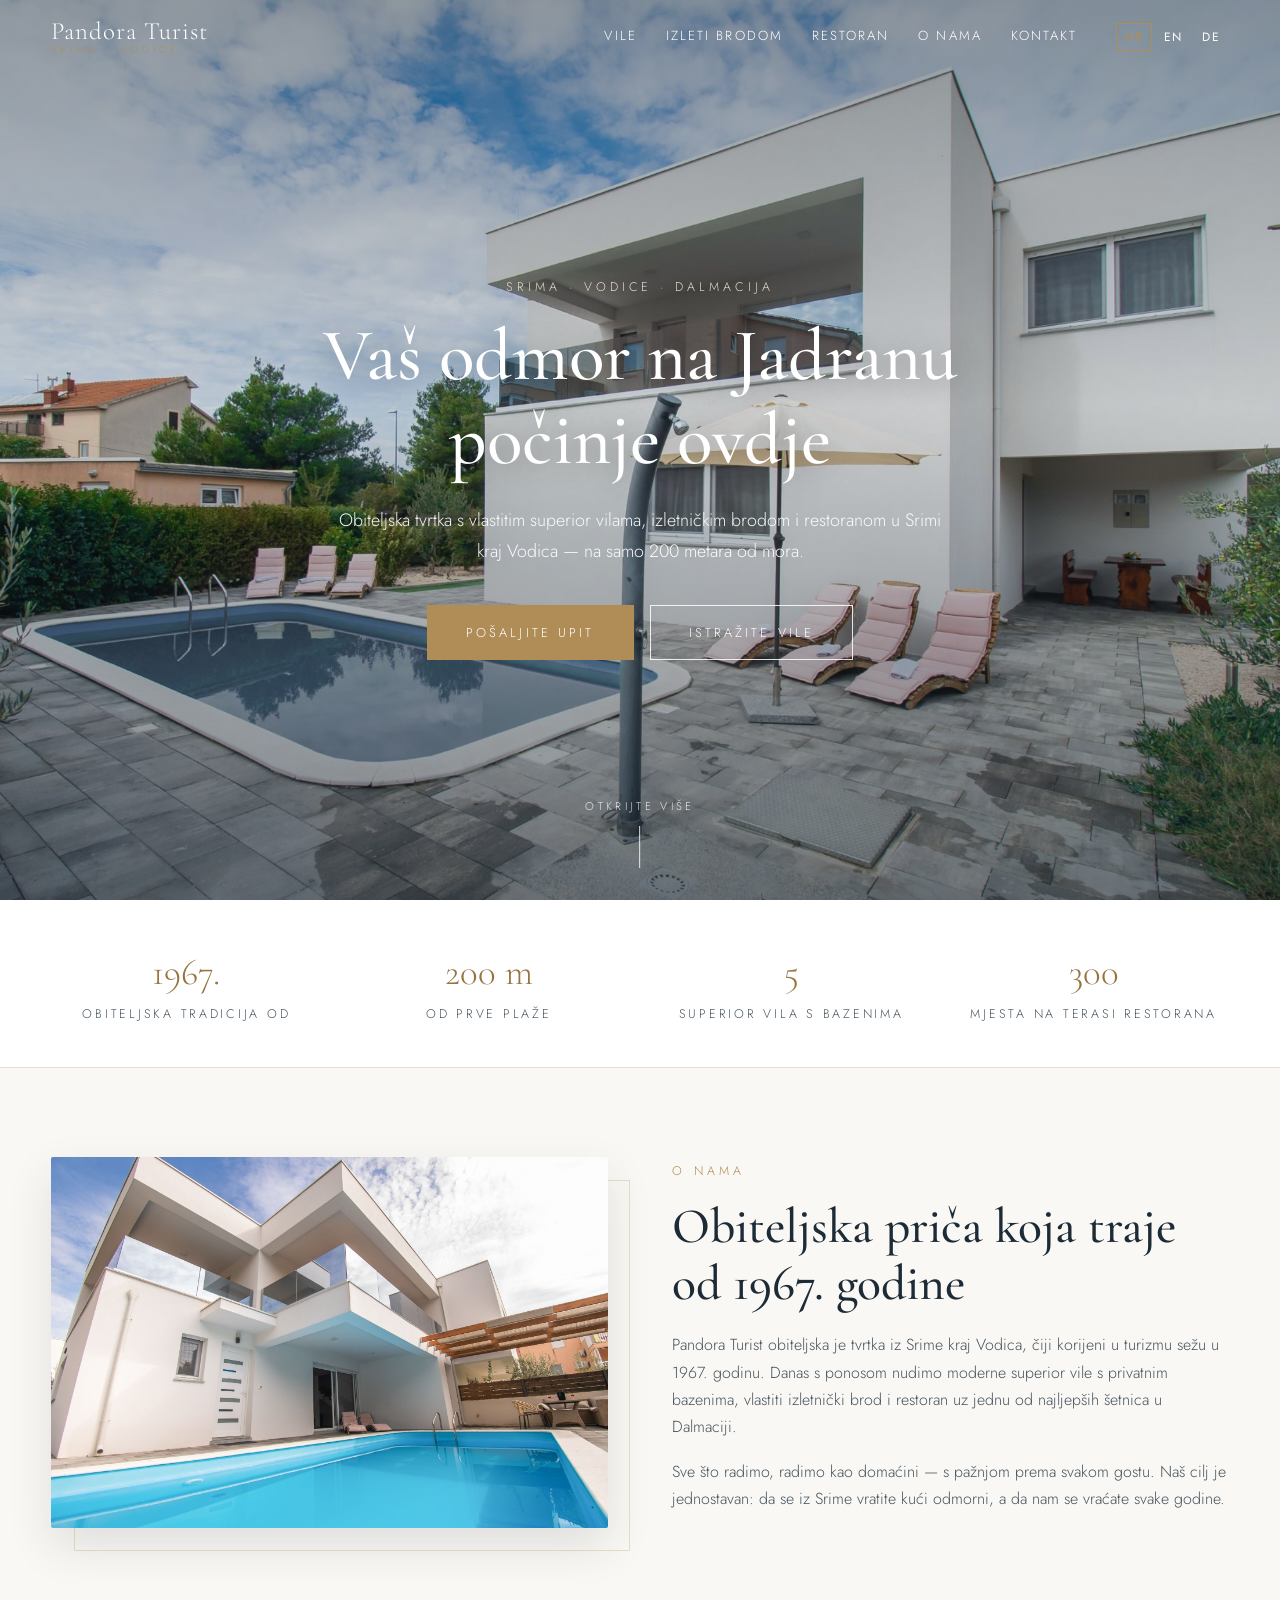
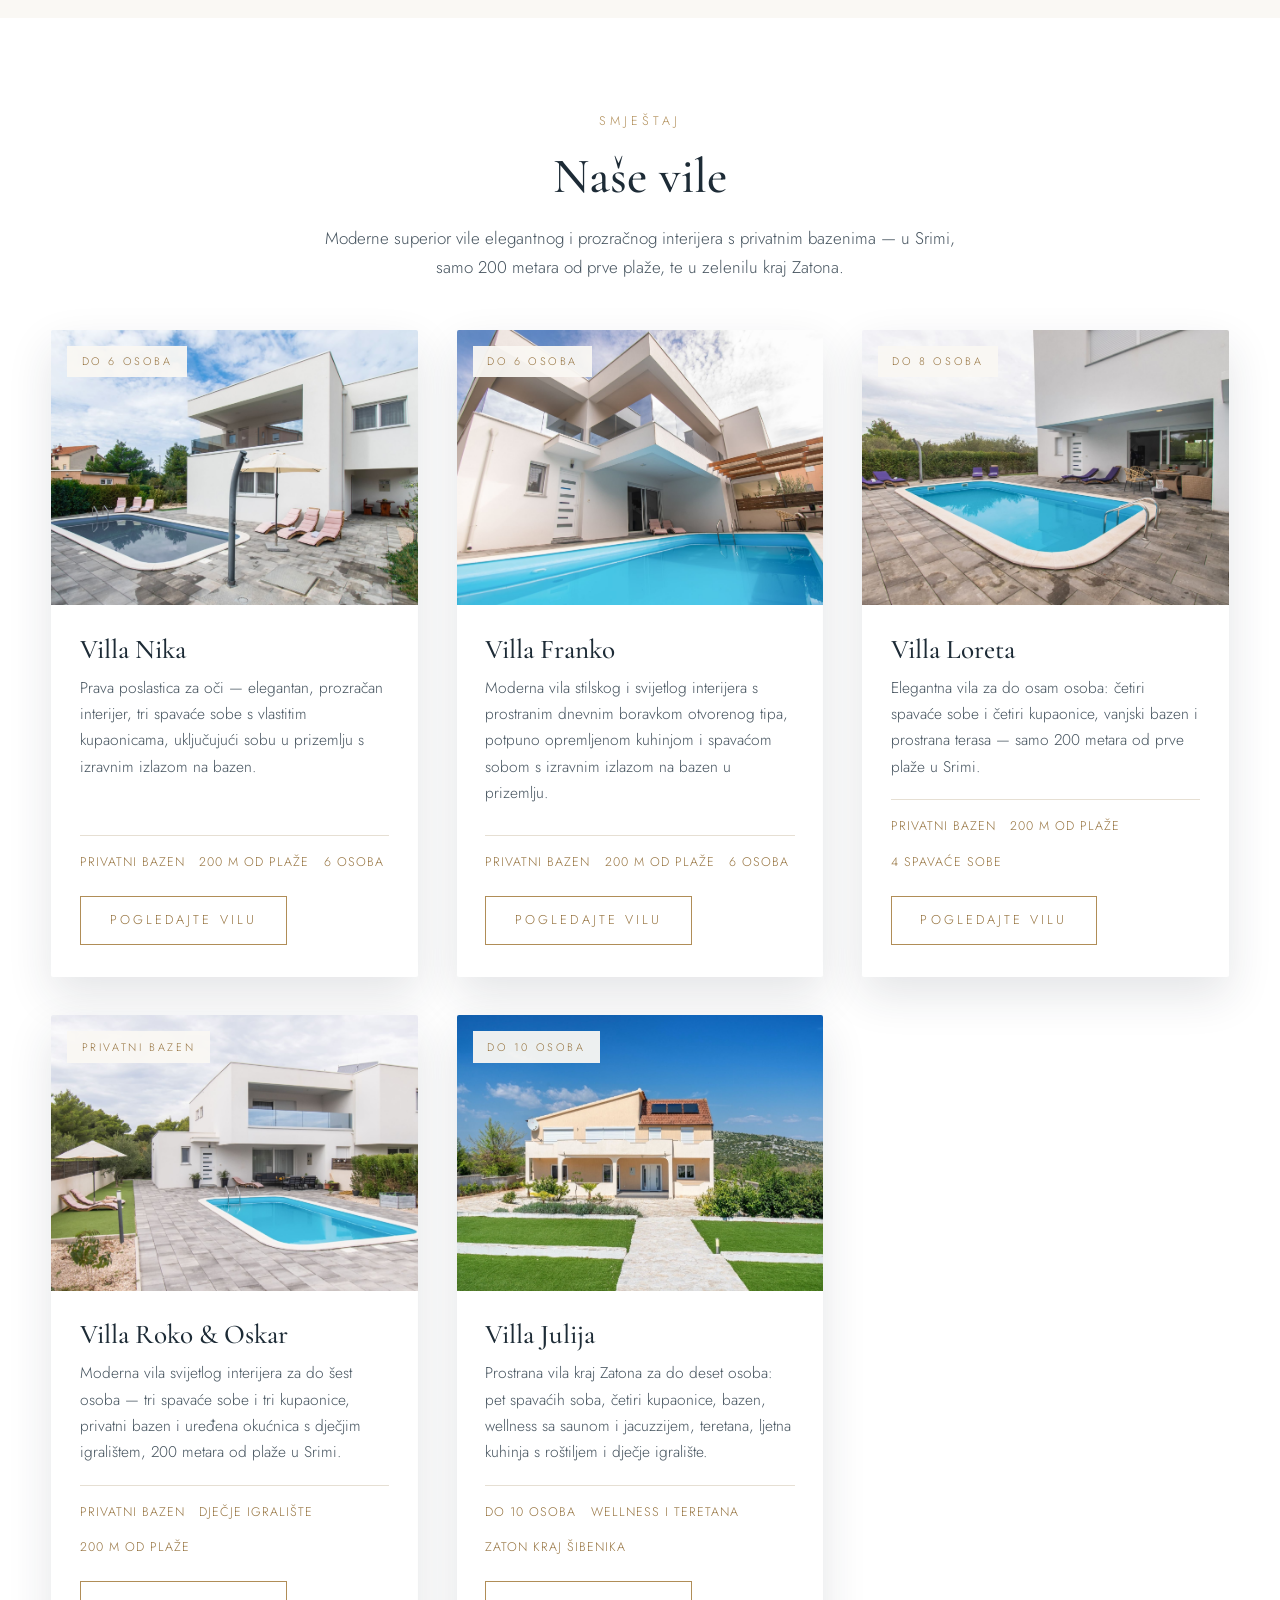
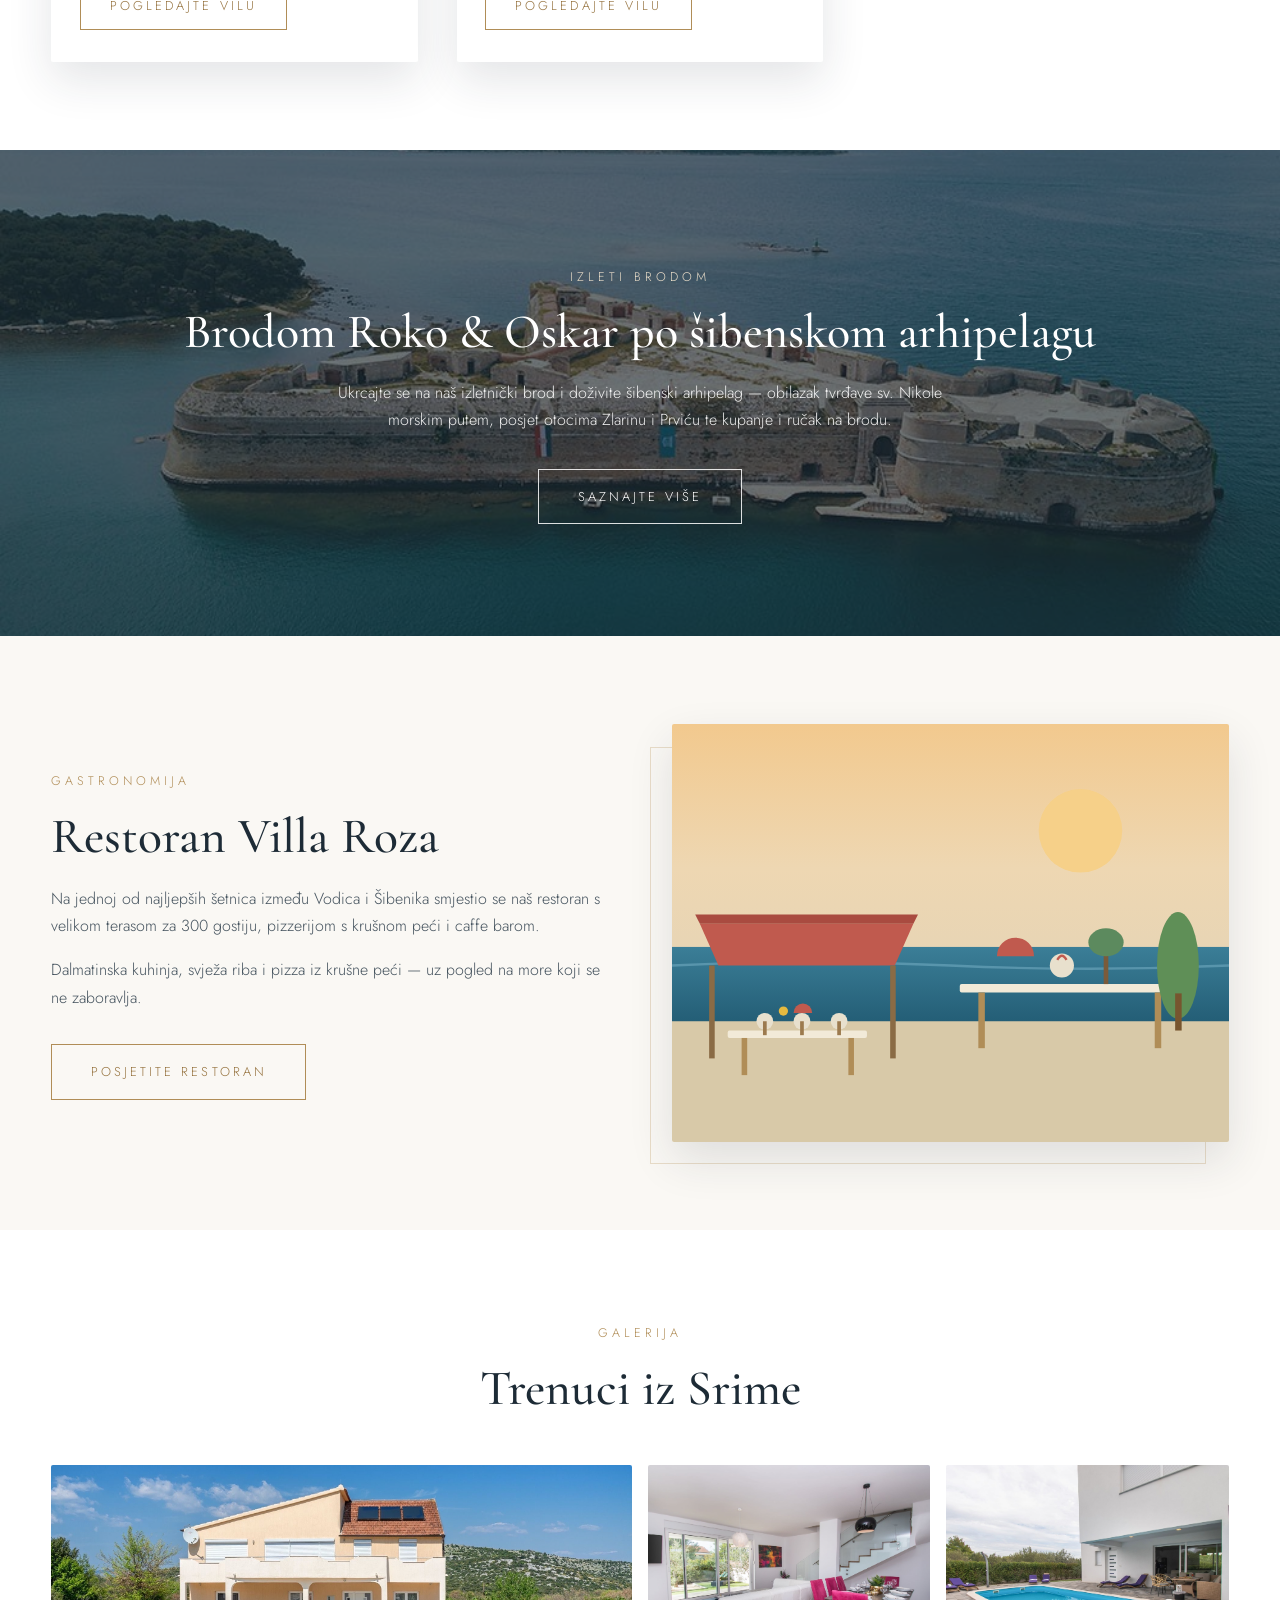
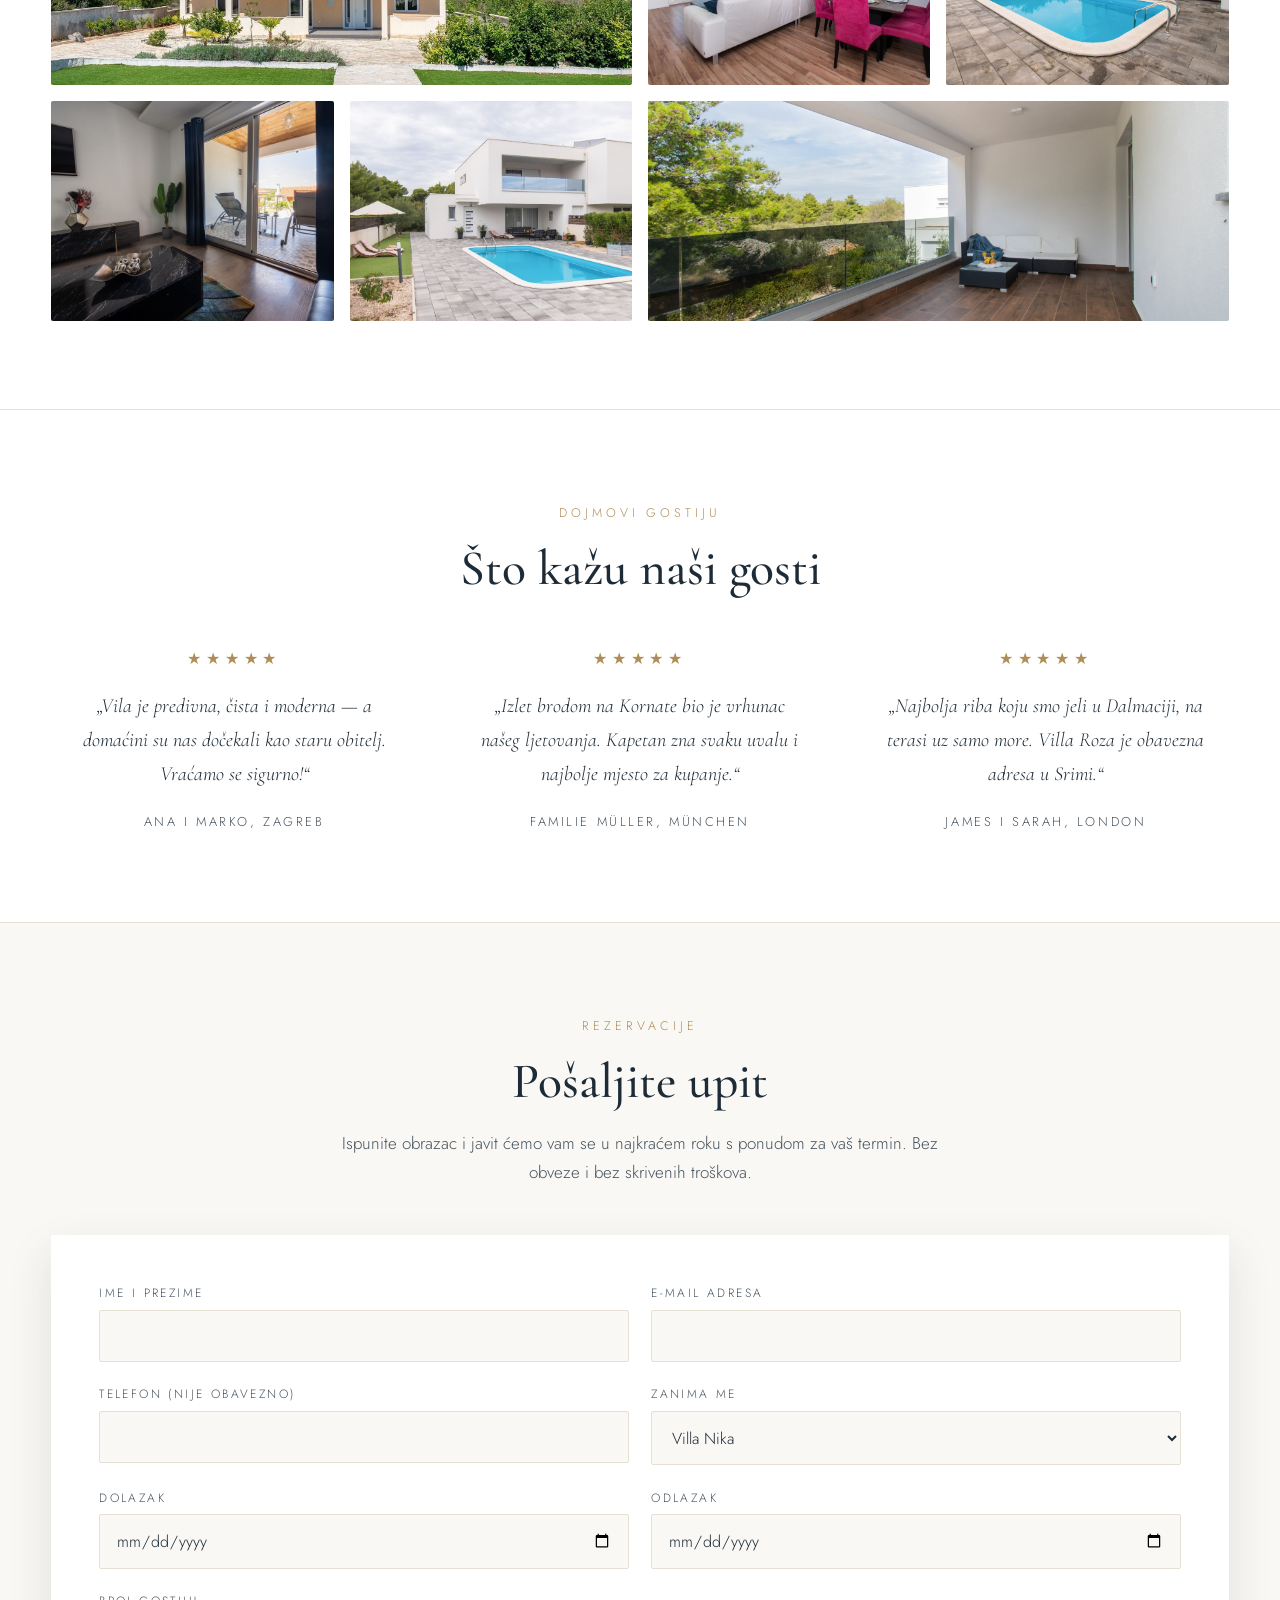
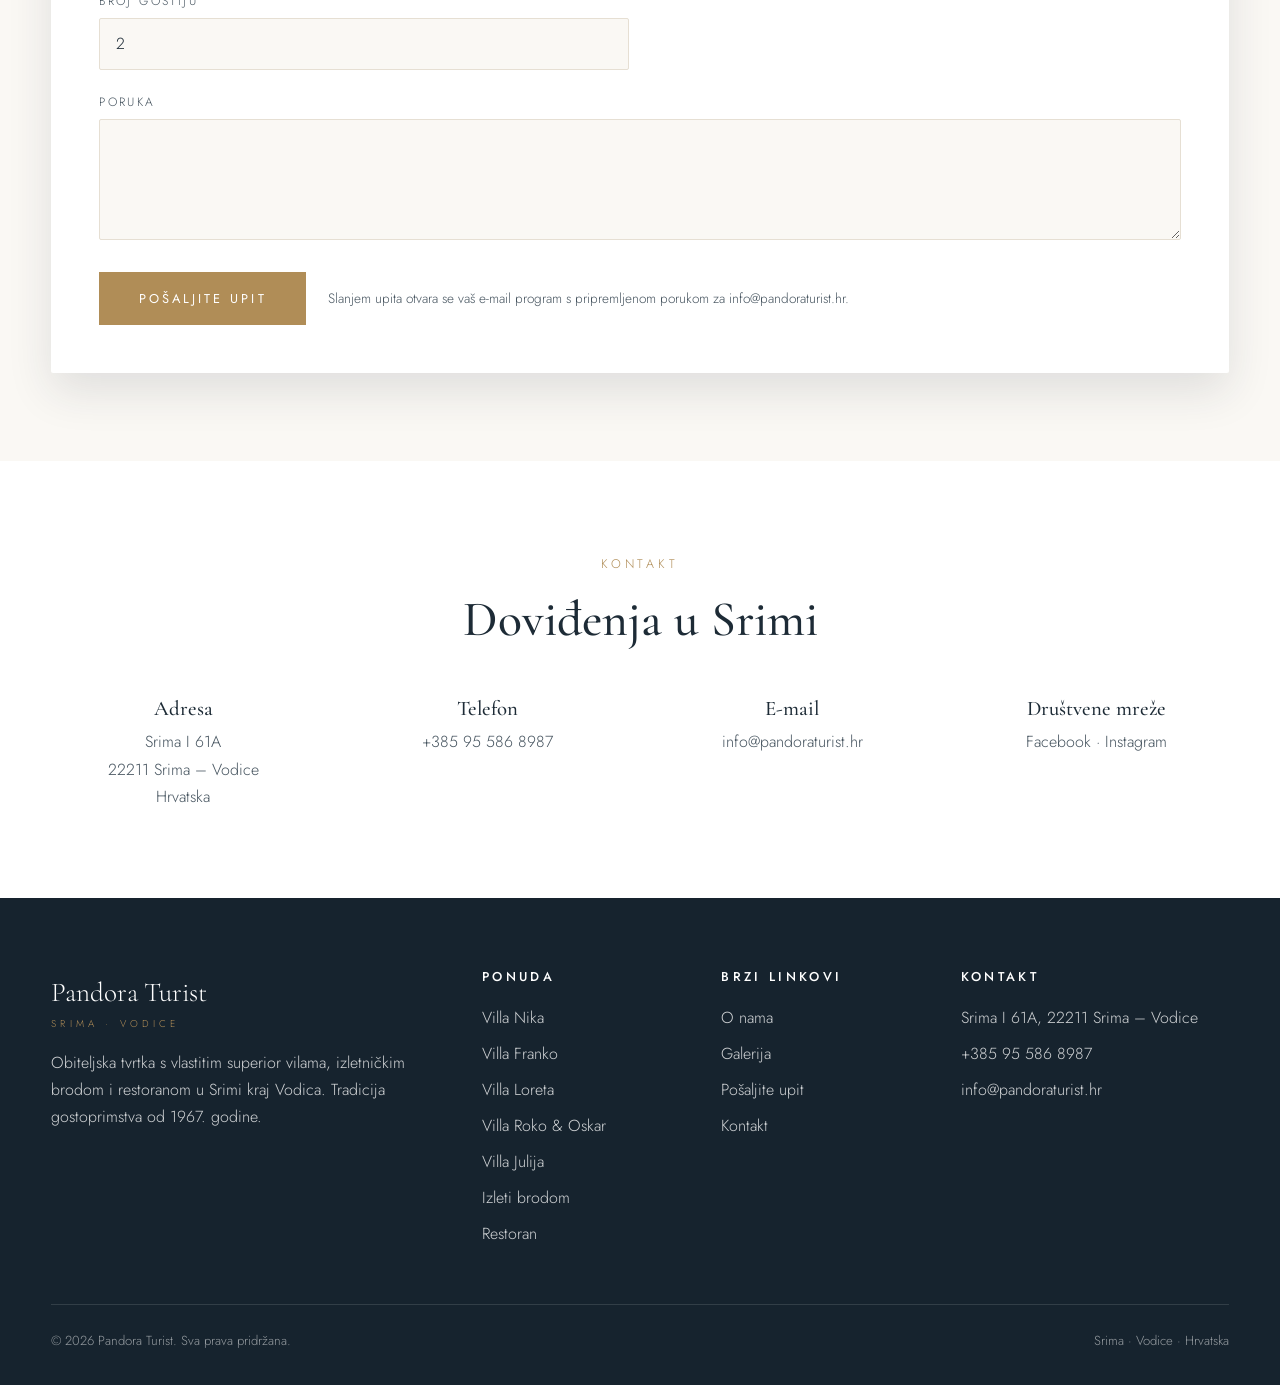
==== index.html @ 5841effd "Dodane fotografije u sekciju izleta brodom - Tvrđava sv. Nikole (hero i kartica), otok Zlarin, otok " ====
<!DOCTYPE html>
<html lang="hr">
<head>
  <meta charset="UTF-8">
  <meta name="viewport" content="width=device-width, initial-scale=1.0">
  <title>Pandora Turist — Vile, izleti brodom i restoran u Srimi kraj Vodica</title>
  <meta name="description" content="Obiteljska tvrtka Pandora Turist iz Srime kraj Vodica: superior vile s privatnim bazenima, izleti brodom Roko & Oskar po šibenskom arhipelagu i restoran Villa Roza.">
  <link rel="icon" href="data:image/svg+xml,%3Csvg xmlns='http://www.w3.org/2000/svg' viewBox='0 0 32 32'%3E%3Crect width='32' height='32' fill='%2316232e'/%3E%3Ctext x='16' y='23' font-family='Georgia' font-size='20' fill='%23b08d57' text-anchor='middle'%3EP%3C/text%3E%3C/svg%3E">
  <link rel="preconnect" href="https://fonts.googleapis.com">
  <link rel="preconnect" href="https://fonts.gstatic.com" crossorigin>
  <link href="https://fonts.googleapis.com/css2?family=Cormorant+Garamond:ital,wght@0,400;0,500;0,600;1,400&family=Jost:wght@300;400;500&display=swap" rel="stylesheet">
  <link rel="stylesheet" href="css/style.css">
</head>
<body>

  <header class="site-header">
    <div class="container header-inner">
      <a class="brand" href="index.html">
        <span class="brand-name">Pandora Turist</span>
        <span class="brand-sub">Srima · Vodice</span>
      </a>
      <nav class="main-nav" id="main-nav">
        <a href="index.html#vile" data-i18n="nav.villas">Vile</a>
        <a href="izleti-brodom.html" data-i18n="nav.boat">Izleti brodom</a>
        <a href="restoran-villa-roza.html" data-i18n="nav.restaurant">Restoran</a>
        <a href="index.html#o-nama" data-i18n="nav.about">O nama</a>
        <a href="index.html#kontakt" data-i18n="nav.contact">Kontakt</a>
        <div class="lang-switch">
          <button type="button" data-lang="hr">HR</button>
          <button type="button" data-lang="en">EN</button>
          <button type="button" data-lang="de">DE</button>
        </div>
      </nav>
      <button class="nav-toggle" aria-label="Izbornik">☰</button>
    </div>
  </header>

  <!-- Hero -->
  <section class="hero">
    <div class="hero-media">
      <img src="assets/img/nika/nika-01.jpg" alt="Villa s bazenom u Srimi kraj Vodica">
    </div>
    <div class="hero-content">
      <span class="eyebrow" data-i18n="hero.eyebrow">Srima · Vodice · Dalmacija</span>
      <h1 data-i18n="hero.title">Vaš odmor na Jadranu počinje ovdje</h1>
      <p data-i18n="hero.sub">Obiteljska tvrtka s vlastitim superior vilama, izletničkim brodom i restoranom u Srimi kraj Vodica — na samo 200 metara od mora.</p>
      <div class="hero-actions">
        <a class="btn btn-solid" href="#upit" data-i18n="hero.cta1">Pošaljite upit</a>
        <a class="btn btn-light" href="#vile" data-i18n="hero.cta2">Istražite vile</a>
      </div>
    </div>
    <span class="hero-scroll" data-i18n="hero.scroll">Otkrijte više</span>
  </section>

  <!-- Isticanja -->
  <div class="highlights">
    <div class="container highlights-grid">
      <div class="highlight">
        <div class="num" data-i18n="hl.1.num">1967.</div>
        <div class="label" data-i18n="hl.1.label">Obiteljska tradicija od</div>
      </div>
      <div class="highlight">
        <div class="num" data-i18n="hl.2.num">200 m</div>
        <div class="label" data-i18n="hl.2.label">Od prve plaže</div>
      </div>
      <div class="highlight">
        <div class="num" data-i18n="hl.3.num">5</div>
        <div class="label" data-i18n="hl.3.label">Superior vila s bazenima</div>
      </div>
      <div class="highlight">
        <div class="num" data-i18n="hl.4.num">300</div>
        <div class="label" data-i18n="hl.4.label">Mjesta na terasi restorana</div>
      </div>
    </div>
  </div>

  <!-- O nama -->
  <section id="o-nama">
    <div class="container split reveal">
      <div class="media">
        <div class="frame"><img src="assets/img/franko/franko-01.jpg" alt="Villa Franko s bazenom u Srimi"></div>
      </div>
      <div class="text">
        <span class="eyebrow" data-i18n="about.eyebrow">O nama</span>
        <h2 class="section-title" data-i18n="about.title">Obiteljska priča koja traje od 1967. godine</h2>
        <p data-i18n="about.p1">Pandora Turist obiteljska je tvrtka iz Srime kraj Vodica, čiji korijeni u turizmu sežu u 1967. godinu. Danas s ponosom nudimo moderne superior vile s privatnim bazenima, vlastiti izletnički brod i restoran uz jednu od najljepših šetnica u Dalmaciji.</p>
        <p data-i18n="about.p2">Sve što radimo, radimo kao domaćini — s pažnjom prema svakom gostu. Naš cilj je jednostavan: da se iz Srime vratite kući odmorni, a da nam se vraćate svake godine.</p>
      </div>
    </div>
  </section>

  <!-- Vile -->
  <section id="vile" style="background:#fff;">
    <div class="container">
      <div class="center reveal">
        <span class="eyebrow" data-i18n="villas.eyebrow">Smještaj</span>
        <h2 class="section-title" data-i18n="villas.title">Naše vile</h2>
        <p class="section-lead" data-i18n="villas.lead">Moderne superior vile elegantnog i prozračnog interijera s privatnim bazenima — u Srimi, samo 200 metara od prve plaže, te u zelenilu kraj Zatona.</p>
      </div>
      <div class="cards">
        <article class="card reveal">
          <div class="card-media">
            <img src="assets/img/nika/nika-01.jpg" alt="Villa Nika s privatnim bazenom" loading="lazy">
            <span class="card-tag" data-i18n="villa.tag">Do 6 osoba</span>
          </div>
          <div class="card-body">
            <h3>Villa Nika</h3>
            <p data-i18n="nika.desc">Prava poslastica za oči — elegantan, prozračan interijer, tri spavaće sobe s vlastitim kupaonicama, uključujući sobu u prizemlju s izravnim izlazom na bazen.</p>
            <div class="card-meta">
              <span data-i18n="villa.meta1">Privatni bazen</span>
              <span data-i18n="villa.meta2">200 m od plaže</span>
              <span data-i18n="villa.meta3">6 osoba</span>
            </div>
            <a class="btn" href="villa-nika.html" data-i18n="villa.btn">Pogledajte vilu</a>
          </div>
        </article>
        <article class="card reveal">
          <div class="card-media">
            <img src="assets/img/franko/franko-01.jpg" alt="Villa Franko s privatnim bazenom" loading="lazy">
            <span class="card-tag" data-i18n="villa.tag">Do 6 osoba</span>
          </div>
          <div class="card-body">
            <h3>Villa Franko</h3>
            <p data-i18n="franko.desc">Moderna vila stilskog i svijetlog interijera s prostranim dnevnim boravkom otvorenog tipa, potpuno opremljenom kuhinjom i spavaćom sobom s izravnim izlazom na bazen u prizemlju.</p>
            <div class="card-meta">
              <span data-i18n="villa.meta1">Privatni bazen</span>
              <span data-i18n="villa.meta2">200 m od plaže</span>
              <span data-i18n="villa.meta3">6 osoba</span>
            </div>
            <a class="btn" href="villa-franko.html" data-i18n="villa.btn">Pogledajte vilu</a>
          </div>
        </article>
        <article class="card reveal">
          <div class="card-media">
            <img src="assets/img/loreta/loreta-01.jpg" alt="Villa Loreta s bazenom" loading="lazy">
            <span class="card-tag" data-i18n="villa.tag8">Do 8 osoba</span>
          </div>
          <div class="card-body">
            <h3>Villa Loreta</h3>
            <p data-i18n="loreta.desc">Elegantna vila za do osam osoba: četiri spavaće sobe i četiri kupaonice, vanjski bazen i prostrana terasa — samo 200 metara od prve plaže u Srimi.</p>
            <div class="card-meta">
              <span data-i18n="villa.meta1">Privatni bazen</span>
              <span data-i18n="villa.meta2">200 m od plaže</span>
              <span data-i18n="meta.4bed">4 spavaće sobe</span>
            </div>
            <a class="btn" href="villa-loreta.html" data-i18n="villa.btn">Pogledajte vilu</a>
          </div>
        </article>
        <article class="card reveal">
          <div class="card-media">
            <img src="assets/img/roko-i-oscar/roko-i-oscar-01.jpg" alt="Villa Roko i Oskar s bazenom" loading="lazy">
            <span class="card-tag" data-i18n="villa.meta1">Privatni bazen</span>
          </div>
          <div class="card-body">
            <h3>Villa Roko &amp; Oskar</h3>
            <p data-i18n="roko.desc">Moderna vila svijetlog interijera za do šest osoba — tri spavaće sobe i tri kupaonice, privatni bazen i uređena okućnica s dječjim igralištem, 200 metara od plaže u Srimi.</p>
            <div class="card-meta">
              <span data-i18n="villa.meta1">Privatni bazen</span>
              <span data-i18n="meta.playground">Dječje igralište</span>
              <span data-i18n="villa.meta2">200 m od plaže</span>
            </div>
            <a class="btn" href="villa-roko-i-oscar.html" data-i18n="villa.btn">Pogledajte vilu</a>
          </div>
        </article>
        <article class="card reveal">
          <div class="card-media">
            <img src="assets/img/julija/julija-01.jpg" alt="Villa Julija kraj Zatona" loading="lazy">
            <span class="card-tag" data-i18n="villa.tag10">Do 10 osoba</span>
          </div>
          <div class="card-body">
            <h3>Villa Julija</h3>
            <p data-i18n="julija.desc">Prostrana vila kraj Zatona za do deset osoba: pet spavaćih soba, četiri kupaonice, bazen, wellness sa saunom i jacuzzijem, teretana, ljetna kuhinja s roštiljem i dječje igralište.</p>
            <div class="card-meta">
              <span data-i18n="meta.10">Do 10 osoba</span>
              <span data-i18n="meta.wellness">Wellness i teretana</span>
              <span data-i18n="meta.zaton">Zaton kraj Šibenika</span>
            </div>
            <a class="btn" href="villa-julija.html" data-i18n="villa.btn">Pogledajte vilu</a>
          </div>
        </article>
      </div>
    </div>
  </section>

  <!-- Izleti brodom -->
  <section class="dark-band" id="brod">
    <div class="band-media">
      <img src="assets/img/izleti/tvrdava-sv-nikole.jpg" alt="Tvrđava sv. Nikole — izleti brodom Roko i Oskar" loading="lazy">
    </div>
    <div class="container reveal">
      <span class="eyebrow" data-i18n="boat.eyebrow">Izleti brodom</span>
      <h2 data-i18n="boat.title">Brodom Roko &amp; Oskar po šibenskom arhipelagu</h2>
      <p data-i18n="boat.text">Ukrcajte se na naš izletnički brod i doživite šibenski arhipelag — obilazak tvrđave sv. Nikole morskim putem, posjet otocima Zlarinu i Prviću te kupanje i ručak na brodu.</p>
      <a class="btn btn-light" href="izleti-brodom.html" data-i18n="boat.btn">Saznajte više</a>
    </div>
  </section>

  <!-- Restoran -->
  <section id="restoran">
    <div class="container split reverse reveal">
      <div class="media">
        <div class="frame"><img src="assets/img/restaurant.svg" alt="Terasa restorana Villa Roza"></div>
      </div>
      <div class="text">
        <span class="eyebrow" data-i18n="rest.eyebrow">Gastronomija</span>
        <h2 class="section-title" data-i18n="rest.title">Restoran Villa Roza</h2>
        <p data-i18n="rest.p1">Na jednoj od najljepših šetnica između Vodica i Šibenika smjestio se naš restoran s velikom terasom za 300 gostiju, pizzerijom s krušnom peći i caffe barom.</p>
        <p data-i18n="rest.p2">Dalmatinska kuhinja, svježa riba i pizza iz krušne peći — uz pogled na more koji se ne zaboravlja.</p>
        <a class="btn" href="restoran-villa-roza.html" data-i18n="rest.btn">Posjetite restoran</a>
      </div>
    </div>
  </section>

  <!-- Galerija -->
  <section id="galerija" style="background:#fff;">
    <div class="container">
      <div class="center reveal">
        <span class="eyebrow" data-i18n="gal.eyebrow">Galerija</span>
        <h2 class="section-title" data-i18n="gal.title">Trenuci iz Srime</h2>
      </div>
      <div class="gallery-grid reveal">
        <div class="g-item g-wide"><img src="assets/img/julija/julija-01.jpg" alt="Villa Julija" loading="lazy"></div>
        <div class="g-item"><img src="assets/img/nika/nika-02.jpg" alt="Interijer Ville Nike" loading="lazy"></div>
        <div class="g-item"><img src="assets/img/loreta/loreta-01.jpg" alt="Villa Loreta" loading="lazy"></div>
        <div class="g-item"><img src="assets/img/julija/julija-02.jpg" alt="Dnevni boravak Ville Julije" loading="lazy"></div>
        <div class="g-item"><img src="assets/img/roko-i-oscar/roko-i-oscar-01.jpg" alt="Villa Roko i Oskar" loading="lazy"></div>
        <div class="g-item g-wide"><img src="assets/img/franko/franko-02.jpg" alt="Terasa Ville Franko" loading="lazy"></div>
      </div>
    </div>
  </section>

  <!-- Dojmovi -->
  <section class="quotes">
    <div class="container">
      <div class="center reveal">
        <span class="eyebrow" data-i18n="quotes.eyebrow">Dojmovi gostiju</span>
        <h2 class="section-title" data-i18n="quotes.title">Što kažu naši gosti</h2>
      </div>
      <div class="quotes-grid reveal">
        <div class="quote">
          <div class="stars">★★★★★</div>
          <p data-i18n="q1.text">„Vila je predivna, čista i moderna — a domaćini su nas dočekali kao staru obitelj. Vraćamo se sigurno!“</p>
          <cite data-i18n="q1.cite">Ana i Marko, Zagreb</cite>
        </div>
        <div class="quote">
          <div class="stars">★★★★★</div>
          <p data-i18n="q2.text">„Izlet brodom na Kornate bio je vrhunac našeg ljetovanja. Kapetan zna svaku uvalu i najbolje mjesto za kupanje.“</p>
          <cite data-i18n="q2.cite">Familie Müller, München</cite>
        </div>
        <div class="quote">
          <div class="stars">★★★★★</div>
          <p data-i18n="q3.text">„Najbolja riba koju smo jeli u Dalmaciji, na terasi uz samo more. Villa Roza je obavezna adresa u Srimi.“</p>
          <cite data-i18n="q3.cite">James i Sarah, London</cite>
        </div>
      </div>
    </div>
  </section>

  <!-- Upit -->
  <section class="booking" id="upit">
    <div class="container">
      <div class="center reveal">
        <span class="eyebrow" data-i18n="book.eyebrow">Rezervacije</span>
        <h2 class="section-title" data-i18n="book.title">Pošaljite upit</h2>
        <p class="section-lead" data-i18n="book.lead">Ispunite obrazac i javit ćemo vam se u najkraćem roku s ponudom za vaš termin. Bez obveze i bez skrivenih troškova.</p>
      </div>
      <form class="booking-box reveal" id="inquiry-form">
        <div class="form-grid">
          <div class="form-field">
            <label for="f-name" data-i18n="f.name">Ime i prezime</label>
            <input id="f-name" name="name" type="text" required>
          </div>
          <div class="form-field">
            <label for="f-email" data-i18n="f.email">E-mail adresa</label>
            <input id="f-email" name="email" type="email" required>
          </div>
          <div class="form-field">
            <label for="f-phone" data-i18n="f.phone">Telefon (nije obavezno)</label>
            <input id="f-phone" name="phone" type="tel">
          </div>
          <div class="form-field">
            <label for="f-interest" data-i18n="f.interest">Zanima me</label>
            <select id="f-interest" name="interest">
              <option value="Villa Nika" data-i18n="f.opt.nika">Villa Nika</option>
              <option value="Villa Franko" data-i18n="f.opt.franko">Villa Franko</option>
              <option value="Villa Loreta">Villa Loreta</option>
              <option value="Villa Roko i Oskar">Villa Roko &amp; Oskar</option>
              <option value="Villa Julija">Villa Julija</option>
              <option value="Izlet brodom" data-i18n="f.opt.boat">Izlet brodom</option>
              <option value="Restoran Villa Roza" data-i18n="f.opt.rest">Restoran Villa Roza</option>
            </select>
          </div>
          <div class="form-field">
            <label for="f-arrival" data-i18n="f.arrival">Dolazak</label>
            <input id="f-arrival" name="arrival" type="date">
          </div>
          <div class="form-field">
            <label for="f-departure" data-i18n="f.departure">Odlazak</label>
            <input id="f-departure" name="departure" type="date">
          </div>
          <div class="form-field">
            <label for="f-guests" data-i18n="f.guests">Broj gostiju</label>
            <input id="f-guests" name="guests" type="number" min="1" max="12" value="2">
          </div>
          <div class="form-field full">
            <label for="f-message" data-i18n="f.message">Poruka</label>
            <textarea id="f-message" name="message" rows="4"></textarea>
          </div>
          <div class="form-actions">
            <button type="submit" class="btn btn-solid" data-i18n="f.submit">Pošaljite upit</button>
            <span class="form-note" data-i18n="f.note">Slanjem upita otvara se vaš e-mail program s pripremljenom porukom za info@pandoraturist.hr.</span>
          </div>
        </div>
      </form>
    </div>
  </section>

  <!-- Kontakt -->
  <section id="kontakt" style="background:#fff;">
    <div class="container">
      <div class="center reveal">
        <span class="eyebrow" data-i18n="contact.eyebrow">Kontakt</span>
        <h2 class="section-title" data-i18n="contact.title">Doviđenja u Srimi</h2>
      </div>
      <div class="contact-grid reveal">
        <div class="contact-item center">
          <h3 data-i18n="c.addr.title">Adresa</h3>
          <p>Srima I 61A<br>22211 Srima – Vodice<br>Hrvatska</p>
        </div>
        <div class="contact-item center">
          <h3 data-i18n="c.phone.title">Telefon</h3>
          <p><a href="tel:+385955868987">+385 95 586 8987</a></p>
        </div>
        <div class="contact-item center">
          <h3 data-i18n="c.email.title">E-mail</h3>
          <p><a href="mailto:info@pandoraturist.hr">info@pandoraturist.hr</a></p>
        </div>
        <div class="contact-item center">
          <h3 data-i18n="c.social.title">Društvene mreže</h3>
          <p><a href="https://www.facebook.com" rel="noopener">Facebook</a> · <a href="https://www.instagram.com" rel="noopener">Instagram</a></p>
        </div>
      </div>
    </div>
  </section>

  <footer class="site-footer">
    <div class="container">
      <div class="footer-grid">
        <div>
          <span class="brand-name">Pandora Turist</span>
          <span class="brand-sub">Srima · Vodice</span>
          <p data-i18n="footer.blurb">Obiteljska tvrtka s vlastitim superior vilama, izletničkim brodom i restoranom u Srimi kraj Vodica. Tradicija gostoprimstva od 1967. godine.</p>
        </div>
        <div>
          <h4 data-i18n="footer.offer">Ponuda</h4>
          <ul>
            <li><a href="villa-nika.html">Villa Nika</a></li>
            <li><a href="villa-franko.html">Villa Franko</a></li>
            <li><a href="villa-loreta.html">Villa Loreta</a></li>
            <li><a href="villa-roko-i-oscar.html">Villa Roko &amp; Oskar</a></li>
            <li><a href="villa-julija.html">Villa Julija</a></li>
            <li><a href="izleti-brodom.html" data-i18n="nav.boat">Izleti brodom</a></li>
            <li><a href="restoran-villa-roza.html" data-i18n="nav.restaurant">Restoran</a></li>
          </ul>
        </div>
        <div>
          <h4 data-i18n="footer.links">Brzi linkovi</h4>
          <ul>
            <li><a href="index.html#o-nama" data-i18n="nav.about">O nama</a></li>
            <li><a href="index.html#galerija" data-i18n="nav.gallery">Galerija</a></li>
            <li><a href="index.html#upit" data-i18n="nav.book">Pošaljite upit</a></li>
            <li><a href="index.html#kontakt" data-i18n="nav.contact">Kontakt</a></li>
          </ul>
        </div>
        <div>
          <h4 data-i18n="footer.contact">Kontakt</h4>
          <ul>
            <li>Srima I 61A, 22211 Srima – Vodice</li>
            <li><a href="tel:+385955868987">+385 95 586 8987</a></li>
            <li><a href="mailto:info@pandoraturist.hr">info@pandoraturist.hr</a></li>
          </ul>
        </div>
      </div>
      <div class="footer-bottom">
        <span>© <span id="year">2026</span> Pandora Turist. <span data-i18n="footer.rights">Sva prava pridržana.</span></span>
        <span>Srima · Vodice · Hrvatska</span>
      </div>
    </div>
  </footer>

  <script src="js/translations.js"></script>
  <script src="js/main.js"></script>
</body>
</html>
---- css/style.css ----
/* ============================================================
   Pandora Turist — elegantno svijetli dizajn (uzor: Amadria Park)
   ============================================================ */

:root {
  --cream: #faf8f4;
  --white: #ffffff;
  --ink: #1d2b36;
  --ink-soft: #45535e;
  --gold: #b08d57;
  --gold-dark: #96733f;
  --gold-light: #e8dcc8;
  --sea: #2e6f8e;
  --line: #e6dfd3;
  --shadow: 0 18px 45px rgba(29, 43, 54, 0.12);
  --font-serif: "Cormorant Garamond", Georgia, serif;
  --font-sans: "Jost", "Segoe UI", Helvetica, Arial, sans-serif;
}

*, *::before, *::after { box-sizing: border-box; margin: 0; padding: 0; }

html { scroll-behavior: smooth; }

body {
  font-family: var(--font-sans);
  font-weight: 300;
  color: var(--ink);
  background: var(--cream);
  line-height: 1.7;
  -webkit-font-smoothing: antialiased;
}

img, svg { max-width: 100%; display: block; }

a { color: inherit; text-decoration: none; }

h1, h2, h3, h4 { font-family: var(--font-serif); font-weight: 500; line-height: 1.15; }

.container { width: min(1180px, 92%); margin: 0 auto; }

/* ---------- Oznake i naslovi sekcija ---------- */

.eyebrow {
  display: inline-block;
  font-size: 0.78rem;
  letter-spacing: 0.32em;
  text-transform: uppercase;
  color: var(--gold);
  margin-bottom: 1rem;
}

.section-title { font-size: clamp(2rem, 4.2vw, 3.1rem); margin-bottom: 1.2rem; }

.section-lead { max-width: 640px; color: var(--ink-soft); font-size: 1.06rem; }

.center { text-align: center; }
.center .section-lead { margin-inline: auto; }

section { padding: 5.5rem 0; }

/* ---------- Zaglavlje ---------- */

.site-header {
  position: fixed;
  inset: 0 0 auto 0;
  z-index: 100;
  padding: 1.1rem 0;
  transition: background 0.35s ease, box-shadow 0.35s ease, padding 0.35s ease;
  color: var(--white);
}

.site-header.solid {
  background: rgba(250, 248, 244, 0.97);
  color: var(--ink);
  box-shadow: 0 2px 24px rgba(29, 43, 54, 0.08);
  padding: 0.65rem 0;
}

.header-inner { display: flex; align-items: center; justify-content: space-between; gap: 1.5rem; }

.brand { display: flex; flex-direction: column; line-height: 1.1; }
.brand .brand-name { font-family: var(--font-serif); font-size: 1.55rem; letter-spacing: 0.04em; }
.brand .brand-sub { font-size: 0.62rem; letter-spacing: 0.42em; text-transform: uppercase; color: var(--gold); }

.main-nav { display: flex; align-items: center; gap: 1.8rem; }

.main-nav a {
  font-size: 0.82rem;
  letter-spacing: 0.16em;
  text-transform: uppercase;
  padding: 0.35rem 0;
  border-bottom: 1px solid transparent;
  transition: border-color 0.25s ease, color 0.25s ease;
}

.main-nav a:hover, .main-nav a.active { border-color: var(--gold); color: var(--gold); }

.lang-switch { display: flex; gap: 0.15rem; margin-left: 0.6rem; }

.lang-switch button {
  font-family: var(--font-sans);
  font-size: 0.75rem;
  letter-spacing: 0.1em;
  background: none;
  border: 1px solid transparent;
  color: inherit;
  padding: 0.25rem 0.5rem;
  cursor: pointer;
  transition: all 0.25s ease;
}

.lang-switch button.active { border-color: var(--gold); color: var(--gold); }
.lang-switch button:hover { color: var(--gold); }

.nav-toggle {
  display: none;
  background: none;
  border: none;
  color: inherit;
  font-size: 1.6rem;
  cursor: pointer;
  line-height: 1;
}

/* ---------- Gumbi ---------- */

.btn {
  display: inline-block;
  font-size: 0.8rem;
  letter-spacing: 0.24em;
  text-transform: uppercase;
  padding: 1rem 2.4rem;
  border: 1px solid var(--gold);
  color: var(--gold-dark);
  background: transparent;
  cursor: pointer;
  transition: all 0.3s ease;
  font-family: var(--font-sans);
}

.btn:hover { background: var(--gold); color: var(--white); }

.btn.btn-solid { background: var(--gold); color: var(--white); }
.btn.btn-solid:hover { background: var(--gold-dark); border-color: var(--gold-dark); }

.btn.btn-light { border-color: rgba(255, 255, 255, 0.85); color: var(--white); }
.btn.btn-light:hover { background: var(--white); color: var(--ink); }

/* ---------- Hero ---------- */

.hero {
  position: relative;
  min-height: 100vh;
  display: flex;
  align-items: center;
  justify-content: center;
  text-align: center;
  color: var(--white);
  padding: 0;
  overflow: hidden;
}

.hero-media { position: absolute; inset: 0; }
.hero-media img, .hero-media svg { width: 100%; height: 100%; object-fit: cover; }

.hero::after {
  content: "";
  position: absolute;
  inset: 0;
  background: linear-gradient(180deg, rgba(20, 34, 45, 0.45) 0%, rgba(20, 34, 45, 0.15) 45%, rgba(20, 34, 45, 0.55) 100%);
}

.hero-content { position: relative; z-index: 2; width: min(860px, 92%); padding: 7rem 0 5rem; }

.hero-content .eyebrow { color: var(--gold-light); }

.hero-content h1 {
  font-size: clamp(2.6rem, 6.5vw, 4.6rem);
  font-weight: 500;
  margin-bottom: 1.4rem;
  text-shadow: 0 2px 30px rgba(0, 0, 0, 0.35);
}

.hero-content p { font-size: 1.12rem; max-width: 620px; margin: 0 auto 2.4rem; opacity: 0.94; }

.hero-actions { display: flex; gap: 1rem; justify-content: center; flex-wrap: wrap; }

.hero-scroll {
  position: absolute;
  bottom: 2rem;
  left: 50%;
  transform: translateX(-50%);
  z-index: 2;
  color: var(--white);
  font-size: 0.7rem;
  letter-spacing: 0.3em;
  text-transform: uppercase;
  opacity: 0.85;
}

.hero-scroll::after {
  content: "";
  display: block;
  width: 1px;
  height: 42px;
  background: var(--white);
  margin: 0.6rem auto 0;
  animation: drop 2s infinite;
}

@keyframes drop {
  0% { transform: scaleY(0); transform-origin: top; }
  50% { transform: scaleY(1); transform-origin: top; }
  51% { transform-origin: bottom; }
  100% { transform: scaleY(0); transform-origin: bottom; }
}

/* Niži hero za podstranice */
.hero.hero-page { min-height: 62vh; }

/* ---------- Traka s isticanjima ---------- */

.highlights { background: var(--white); border-bottom: 1px solid var(--line); padding: 2.6rem 0; }

.highlights-grid {
  display: grid;
  grid-template-columns: repeat(auto-fit, minmax(200px, 1fr));
  gap: 2rem;
  text-align: center;
}

.highlight .num { font-family: var(--font-serif); font-size: 2.3rem; color: var(--gold-dark); }
.highlight .label { font-size: 0.78rem; letter-spacing: 0.22em; text-transform: uppercase; color: var(--ink-soft); }

/* ---------- Sekcija o nama (podijeljena) ---------- */

.split { display: grid; grid-template-columns: 1fr 1fr; gap: 4rem; align-items: center; }

.split .media { position: relative; }

.split .media .frame {
  box-shadow: var(--shadow);
  border-radius: 2px;
  overflow: hidden;
}

.split .media::before {
  content: "";
  position: absolute;
  inset: 1.4rem -1.4rem -1.4rem 1.4rem;
  border: 1px solid var(--gold-light);
  z-index: -1;
}

.split.reverse .media { order: 2; }
.split.reverse .media::before { inset: 1.4rem 1.4rem -1.4rem -1.4rem; }

.split .text p { color: var(--ink-soft); margin-bottom: 1.1rem; }

.split .text .btn { margin-top: 1rem; }

/* ---------- Kartice vila ---------- */

.cards { display: grid; grid-template-columns: repeat(auto-fit, minmax(300px, 1fr)); gap: 2.4rem; margin-top: 3rem; }

.card {
  background: var(--white);
  box-shadow: var(--shadow);
  border-radius: 2px;
  overflow: hidden;
  display: flex;
  flex-direction: column;
  transition: transform 0.35s ease;
}

.card:hover { transform: translateY(-6px); }

.card .card-media { position: relative; aspect-ratio: 4 / 3; overflow: hidden; }
.card .card-media img, .card .card-media svg { width: 100%; height: 100%; object-fit: cover; transition: transform 0.6s ease; }
.card:hover .card-media img, .card:hover .card-media svg { transform: scale(1.05); }

.card .card-tag {
  position: absolute;
  top: 1rem;
  left: 1rem;
  background: rgba(250, 248, 244, 0.94);
  color: var(--gold-dark);
  font-size: 0.68rem;
  letter-spacing: 0.24em;
  text-transform: uppercase;
  padding: 0.4rem 0.9rem;
}

.card .card-body { padding: 1.8rem 1.8rem 2rem; display: flex; flex-direction: column; flex: 1; }

.card h3 { font-size: 1.7rem; margin-bottom: 0.6rem; }

.card p { color: var(--ink-soft); font-size: 0.97rem; margin-bottom: 1.2rem; flex: 1; }

.card .card-meta {
  display: flex;
  flex-wrap: wrap;
  gap: 0.9rem;
  font-size: 0.78rem;
  letter-spacing: 0.08em;
  text-transform: uppercase;
  color: var(--gold-dark);
  border-top: 1px solid var(--line);
  padding-top: 1rem;
  margin-bottom: 1.4rem;
}

.card .btn { align-self: flex-start; padding: 0.8rem 1.8rem; }

/* ---------- Lista pogodnosti ---------- */

.feature-list { list-style: none; display: grid; grid-template-columns: repeat(auto-fit, minmax(230px, 1fr)); gap: 0.9rem 2rem; margin: 1.6rem 0; }

.feature-list li { padding-left: 1.6rem; position: relative; color: var(--ink-soft); }

.feature-list li::before { content: "—"; position: absolute; left: 0; color: var(--gold); }

/* ---------- Tamna sekcija (brod / CTA) ---------- */

.dark-band {
  position: relative;
  color: var(--white);
  text-align: center;
  padding: 7rem 0;
  overflow: hidden;
}

.dark-band .band-media { position: absolute; inset: 0; }
.dark-band .band-media img, .dark-band .band-media svg { width: 100%; height: 100%; object-fit: cover; }

.dark-band::after { content: ""; position: absolute; inset: 0; background: rgba(21, 37, 49, 0.62); }

.dark-band .container { position: relative; z-index: 2; }

.dark-band .eyebrow { color: var(--gold-light); }
.dark-band h2 { font-size: clamp(2rem, 4vw, 3rem); margin-bottom: 1.2rem; }
.dark-band p { max-width: 640px; margin: 0 auto 2.2rem; opacity: 0.92; }

/* ---------- Galerija ---------- */

.gallery-grid {
  display: grid;
  grid-template-columns: repeat(4, 1fr);
  grid-auto-rows: 220px;
  gap: 1rem;
  margin-top: 3rem;
}

.gallery-grid .g-item { overflow: hidden; border-radius: 2px; }
.gallery-grid .g-item img, .gallery-grid .g-item svg { width: 100%; height: 100%; object-fit: cover; transition: transform 0.6s ease; }
.gallery-grid .g-item:hover img, .gallery-grid .g-item:hover svg { transform: scale(1.07); }
.gallery-grid .g-wide { grid-column: span 2; }

/* ---------- Recenzije ---------- */

.quotes { background: var(--white); border-block: 1px solid var(--line); }

.quotes-grid { display: grid; grid-template-columns: repeat(auto-fit, minmax(280px, 1fr)); gap: 2.5rem; margin-top: 3rem; }

.quote { text-align: center; padding: 0 1rem; }
.quote .stars { color: var(--gold); letter-spacing: 0.3em; margin-bottom: 1rem; }
.quote p { font-family: var(--font-serif); font-size: 1.25rem; font-style: italic; margin-bottom: 1rem; }
.quote cite { font-style: normal; font-size: 0.8rem; letter-spacing: 0.2em; text-transform: uppercase; color: var(--ink-soft); }

/* ---------- Forma za upite ---------- */

.booking { background: var(--cream); }

.booking-box {
  background: var(--white);
  box-shadow: var(--shadow);
  border-radius: 2px;
  padding: 3rem;
  margin-top: 3rem;
}

.form-grid { display: grid; grid-template-columns: repeat(2, 1fr); gap: 1.4rem; }

.form-field { display: flex; flex-direction: column; gap: 0.4rem; }
.form-field.full { grid-column: 1 / -1; }

.form-field label { font-size: 0.75rem; letter-spacing: 0.2em; text-transform: uppercase; color: var(--ink-soft); }

.form-field input, .form-field select, .form-field textarea {
  font-family: var(--font-sans);
  font-size: 1rem;
  font-weight: 300;
  color: var(--ink);
  background: var(--cream);
  border: 1px solid var(--line);
  padding: 0.85rem 1rem;
  border-radius: 2px;
  transition: border-color 0.25s ease;
}

.form-field input:focus, .form-field select:focus, .form-field textarea:focus { outline: none; border-color: var(--gold); }

.form-actions { grid-column: 1 / -1; display: flex; align-items: center; gap: 1.4rem; flex-wrap: wrap; margin-top: 0.6rem; }

.form-note { font-size: 0.85rem; color: var(--ink-soft); }

/* ---------- Kontakt ---------- */

.contact-grid { display: grid; grid-template-columns: repeat(auto-fit, minmax(240px, 1fr)); gap: 2.5rem; margin-top: 3rem; }

.contact-item h3 { font-size: 1.3rem; margin-bottom: 0.5rem; }
.contact-item p, .contact-item a { color: var(--ink-soft); }
.contact-item a:hover { color: var(--gold-dark); }

/* ---------- Podnožje ---------- */

.site-footer { background: #16232e; color: rgba(255, 255, 255, 0.8); padding: 4.5rem 0 2rem; }

.footer-grid { display: grid; grid-template-columns: 2fr 1fr 1fr 1.4fr; gap: 3rem; margin-bottom: 3rem; }

.site-footer h4 { color: var(--white); font-family: var(--font-sans); font-size: 0.8rem; letter-spacing: 0.26em; text-transform: uppercase; margin-bottom: 1.2rem; }

.site-footer .brand-name { font-family: var(--font-serif); font-size: 1.7rem; color: var(--white); }
.site-footer .brand-sub { font-size: 0.62rem; letter-spacing: 0.42em; text-transform: uppercase; color: var(--gold); display: block; margin-bottom: 1rem; }

.site-footer ul { list-style: none; }
.site-footer li { margin-bottom: 0.55rem; }
.site-footer a:hover { color: var(--gold-light); }

.footer-bottom {
  border-top: 1px solid rgba(255, 255, 255, 0.12);
  padding-top: 1.6rem;
  display: flex;
  justify-content: space-between;
  flex-wrap: wrap;
  gap: 1rem;
  font-size: 0.82rem;
  color: rgba(255, 255, 255, 0.55);
}

/* ---------- Animacija pri skrolanju ---------- */

.reveal { opacity: 0; transform: translateY(28px); transition: opacity 0.8s ease, transform 0.8s ease; }
.reveal.visible { opacity: 1; transform: none; }

/* ---------- Responzivno ---------- */

@media (max-width: 900px) {
  .split, .split.reverse { grid-template-columns: 1fr; gap: 2.5rem; }
  .split.reverse .media { order: 0; }
  .footer-grid { grid-template-columns: 1fr 1fr; }
  .gallery-grid { grid-template-columns: repeat(2, 1fr); grid-auto-rows: 190px; }
  .form-grid { grid-template-columns: 1fr; }
  .booking-box { padding: 2rem 1.4rem; }

  .nav-toggle { display: block; }

  .main-nav {
    position: fixed;
    inset: 0;
    background: rgba(22, 35, 46, 0.97);
    color: var(--white);
    flex-direction: column;
    justify-content: center;
    gap: 1.6rem;
    font-size: 1.1rem;
    transform: translateY(-100%);
    transition: transform 0.4s ease;
  }

  .main-nav.open { transform: none; }
  .main-nav a { font-size: 1rem; }
  .lang-switch { margin: 1rem 0 0; }
}

@media (max-width: 560px) {
  .footer-grid { grid-template-columns: 1fr; }
  .gallery-grid { grid-template-columns: 1fr; }
  .hero-content h1 { font-size: 2.4rem; }
  section { padding: 4rem 0; }
}
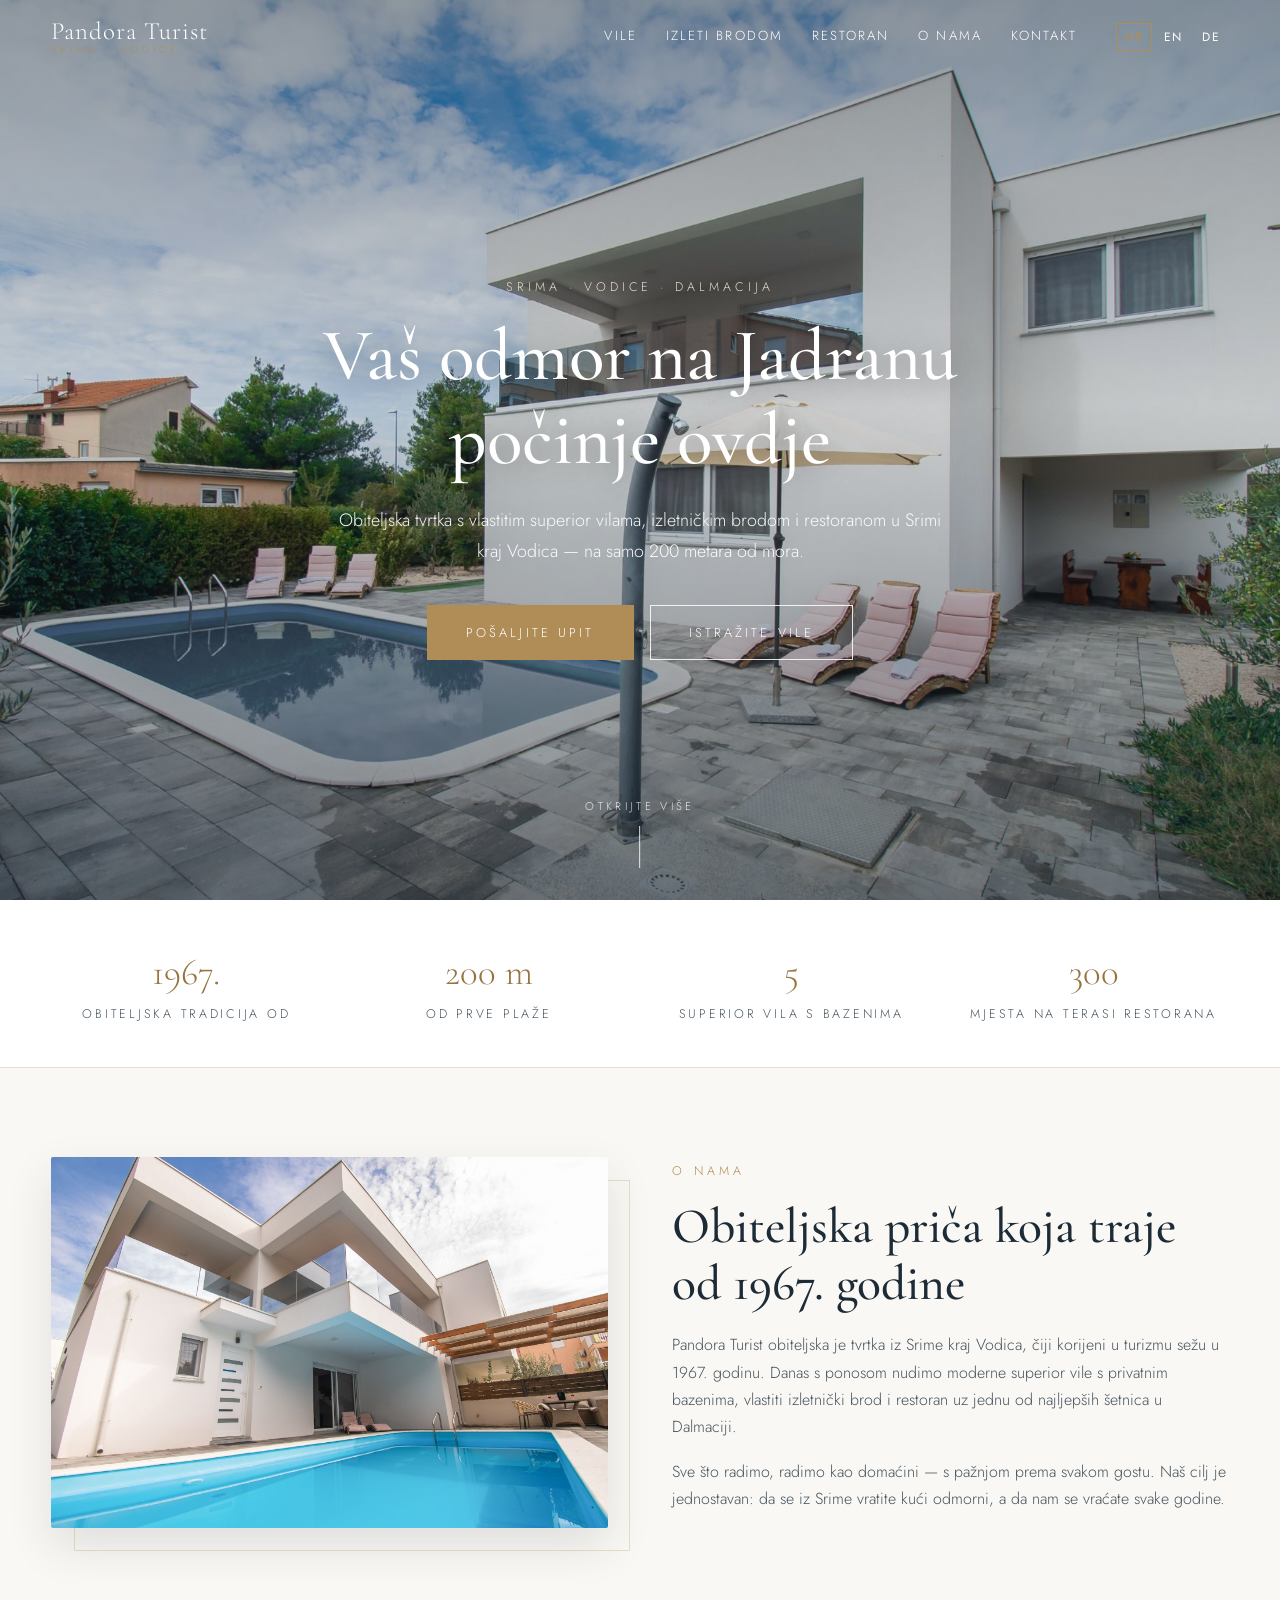
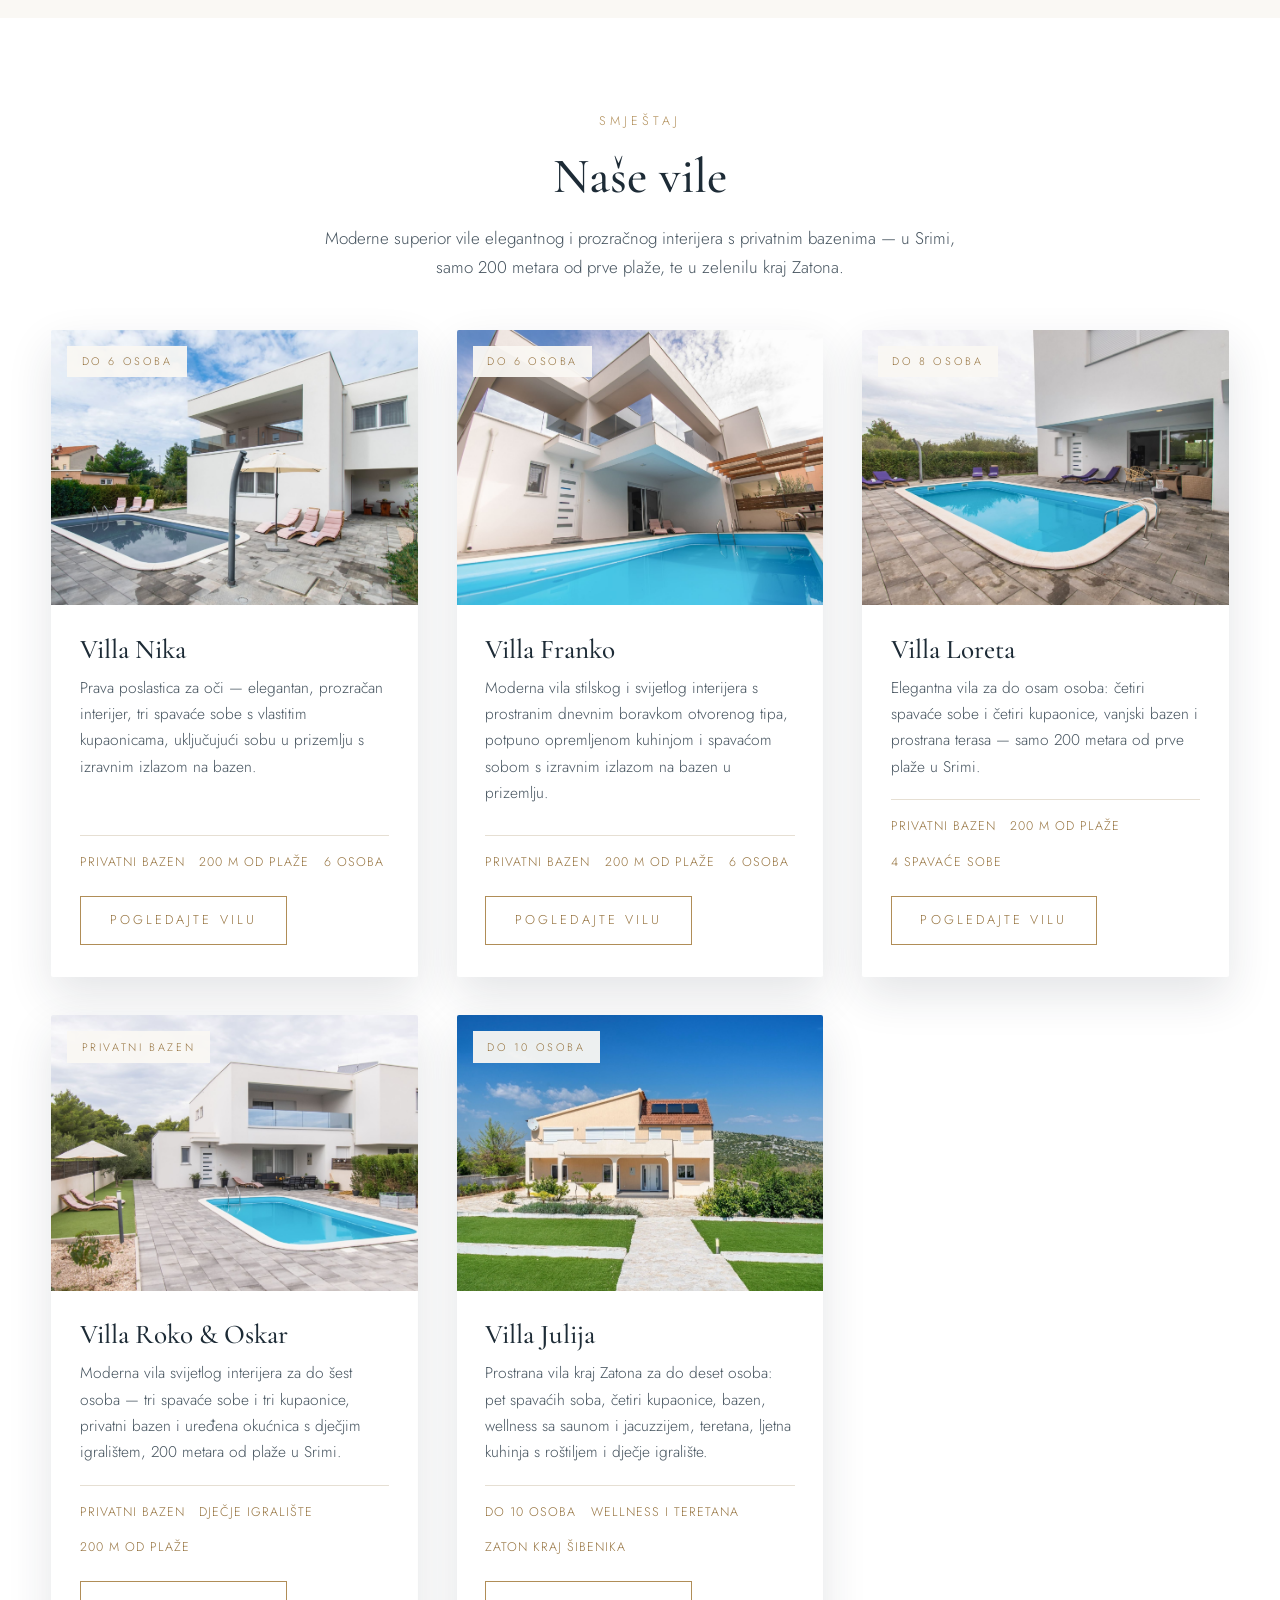
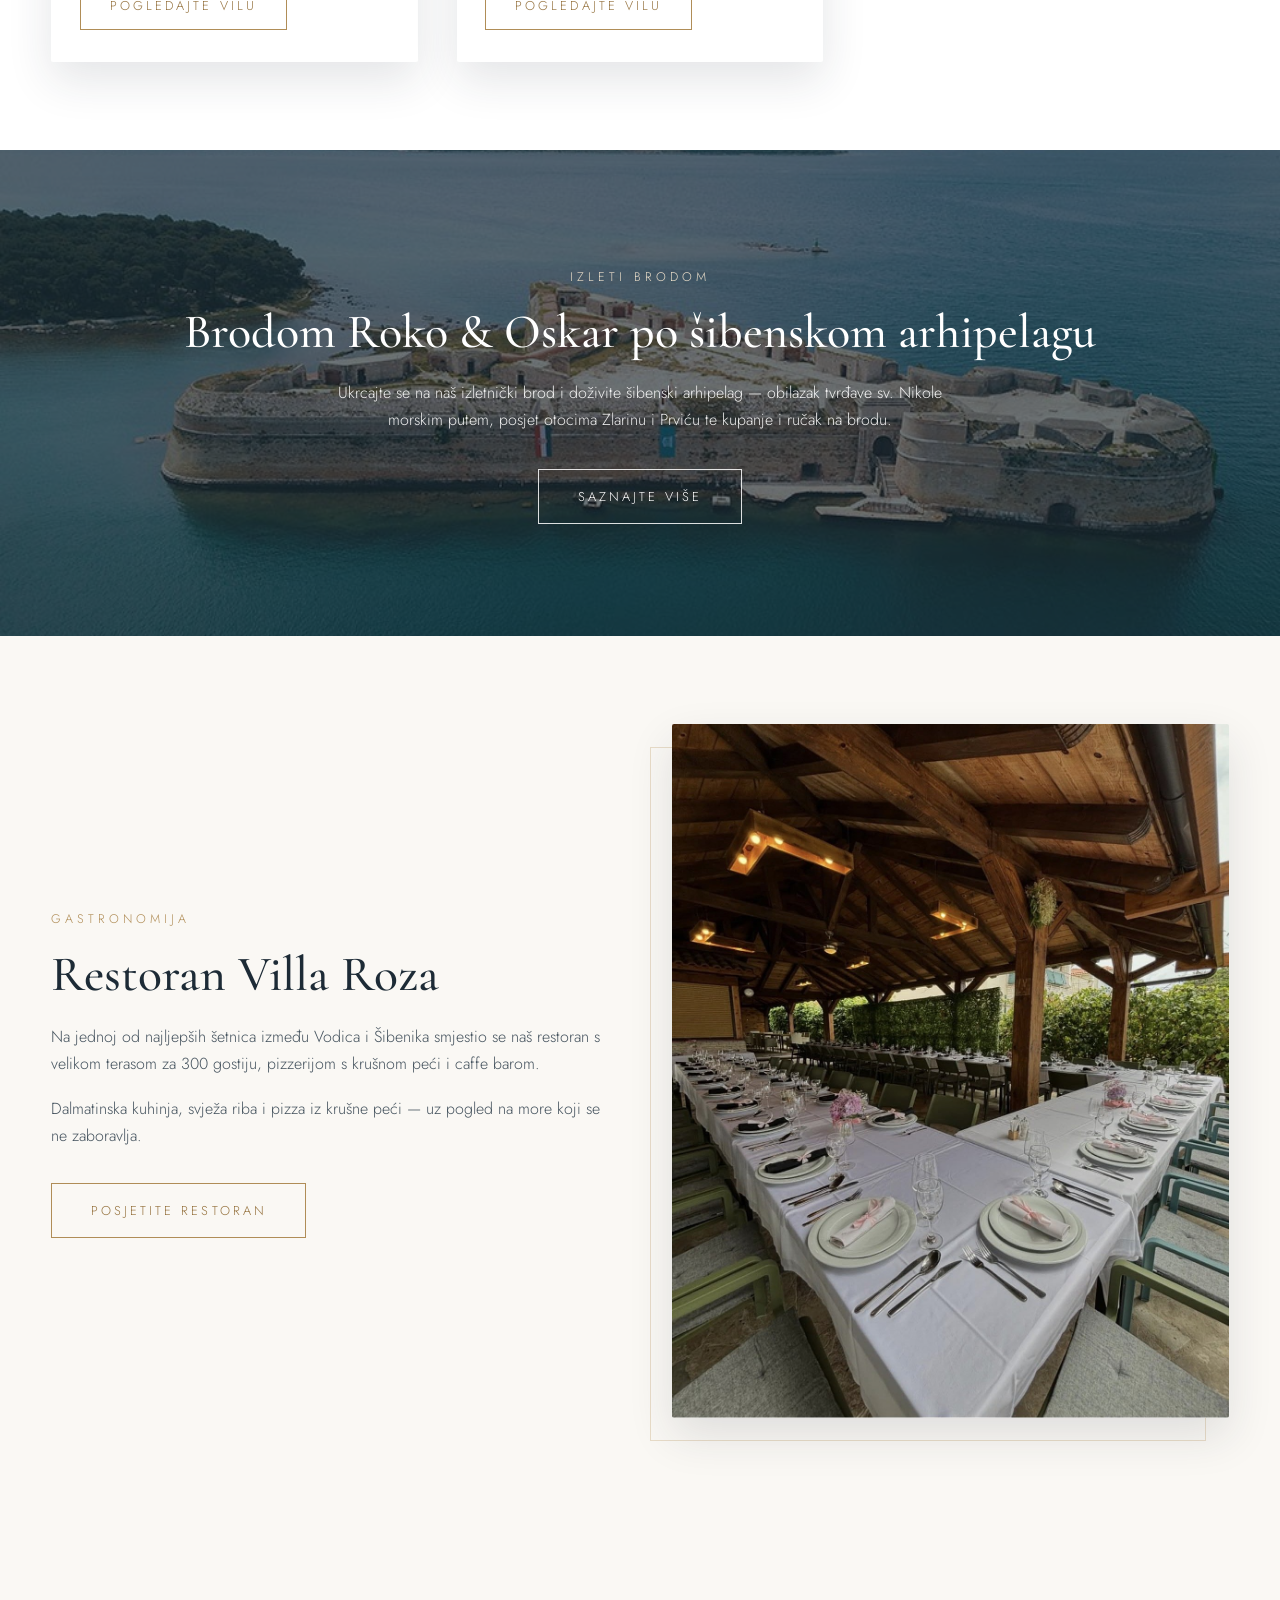
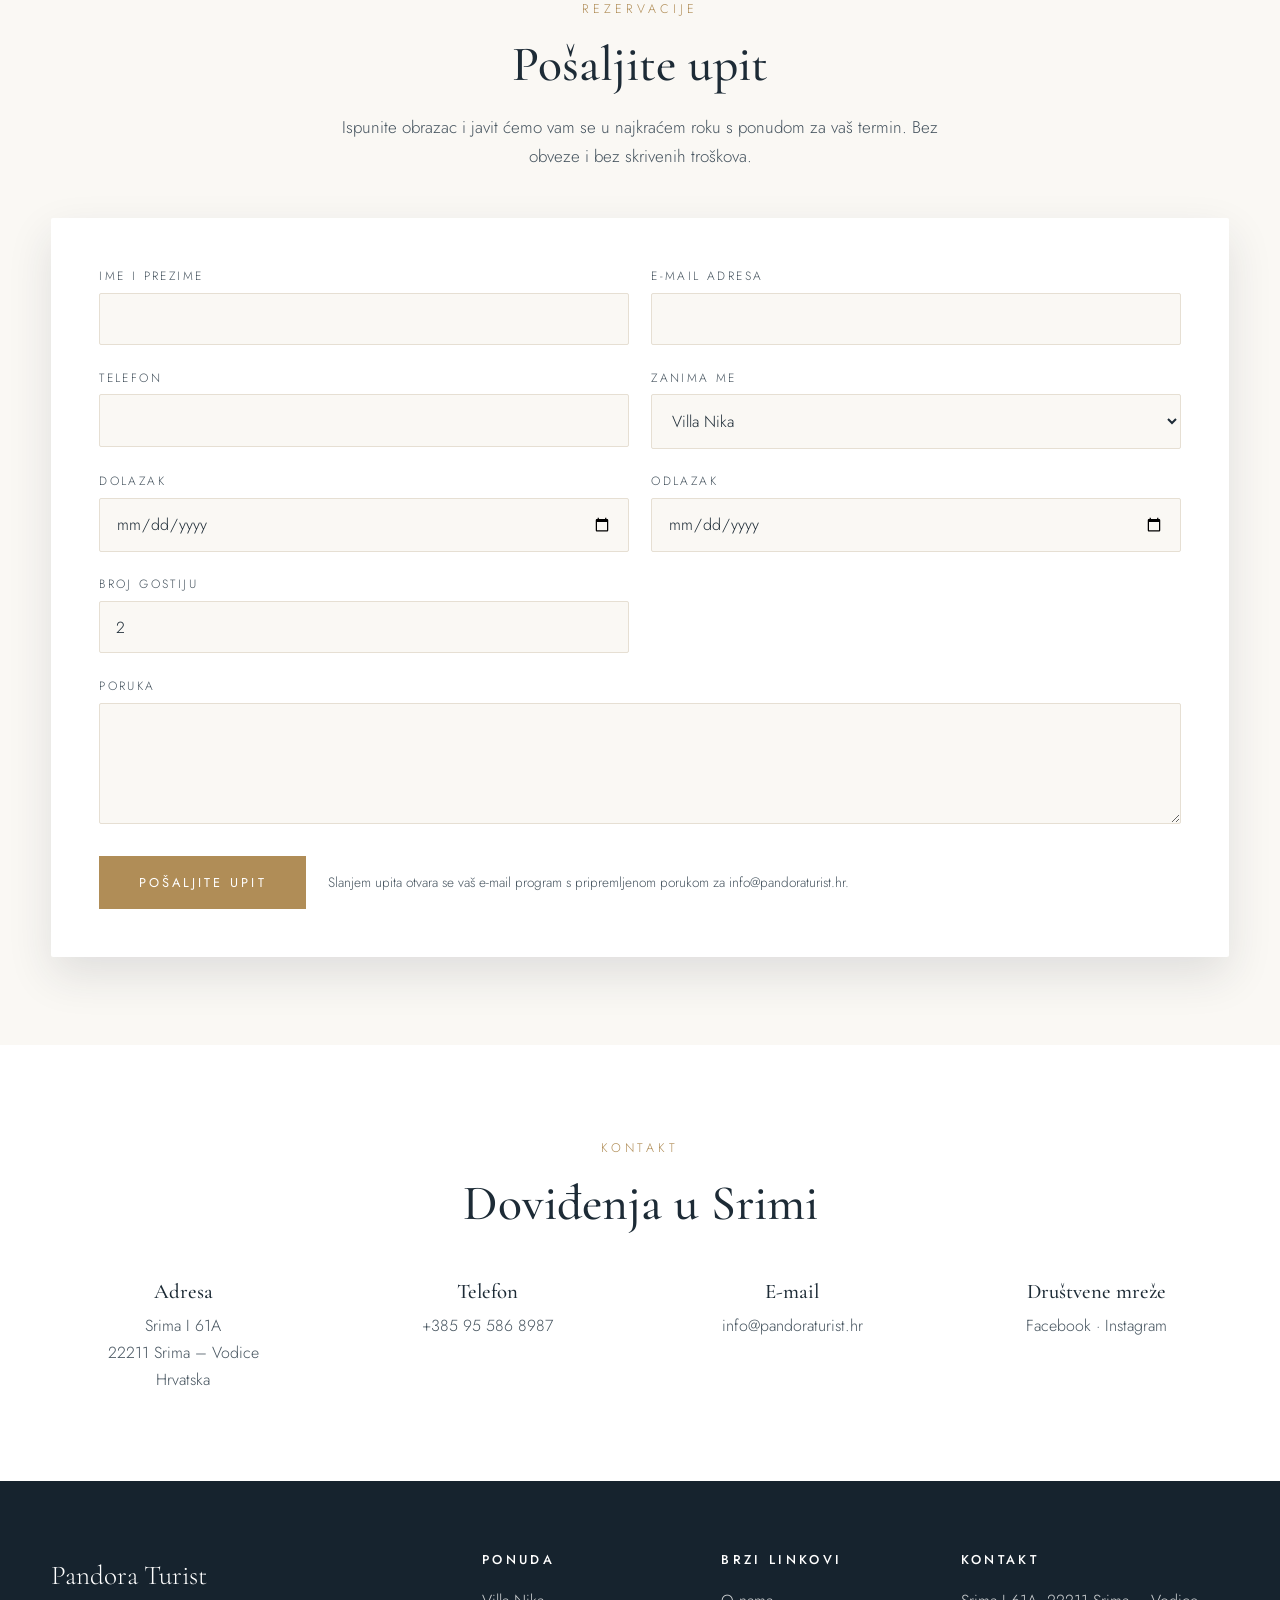
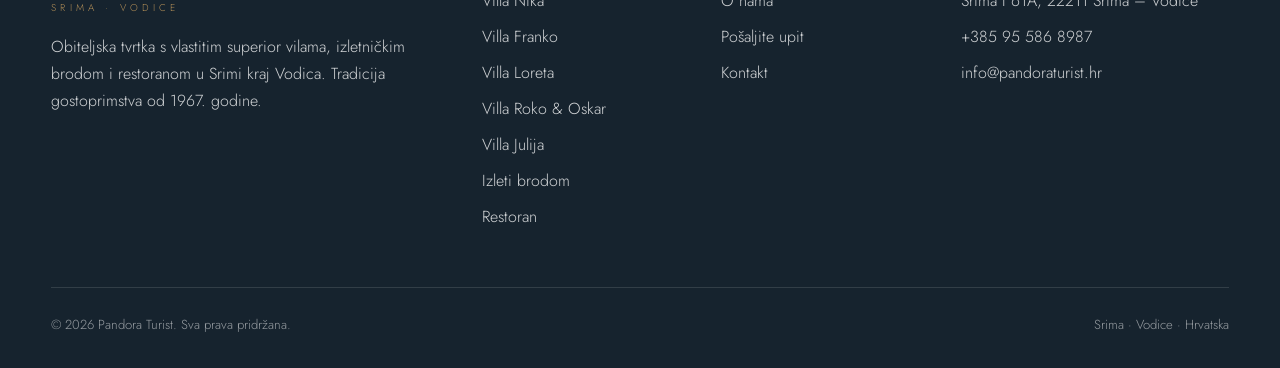
==== commit dbdf43d5: "Fotografija restorana, uklonjeni primjeri recenzija i galerija naslovnice, telefon obavezan - Fotogr" ====
--- a/index.html
+++ b/index.html
@@ -199,7 +199,7 @@
   <section id="restoran">
     <div class="container split reverse reveal">
       <div class="media">
-        <div class="frame"><img src="assets/img/restaurant.svg" alt="Terasa restorana Villa Roza"></div>
+        <div class="frame"><img src="assets/img/restoran/terasa.jpg" alt="Natkrivena terasa restorana Villa Roza" loading="lazy"></div>
       </div>
       <div class="text">
         <span class="eyebrow" data-i18n="rest.eyebrow">Gastronomija</span>
@@ -207,51 +207,6 @@
         <p data-i18n="rest.p1">Na jednoj od najljepših šetnica između Vodica i Šibenika smjestio se naš restoran s velikom terasom za 300 gostiju, pizzerijom s krušnom peći i caffe barom.</p>
         <p data-i18n="rest.p2">Dalmatinska kuhinja, svježa riba i pizza iz krušne peći — uz pogled na more koji se ne zaboravlja.</p>
         <a class="btn" href="restoran-villa-roza.html" data-i18n="rest.btn">Posjetite restoran</a>
-      </div>
-    </div>
-  </section>
-
-  <!-- Galerija -->
-  <section id="galerija" style="background:#fff;">
-    <div class="container">
-      <div class="center reveal">
-        <span class="eyebrow" data-i18n="gal.eyebrow">Galerija</span>
-        <h2 class="section-title" data-i18n="gal.title">Trenuci iz Srime</h2>
-      </div>
-      <div class="gallery-grid reveal">
-        <div class="g-item g-wide"><img src="assets/img/julija/julija-01.jpg" alt="Villa Julija" loading="lazy"></div>
-        <div class="g-item"><img src="assets/img/nika/nika-02.jpg" alt="Interijer Ville Nike" loading="lazy"></div>
-        <div class="g-item"><img src="assets/img/loreta/loreta-01.jpg" alt="Villa Loreta" loading="lazy"></div>
-        <div class="g-item"><img src="assets/img/julija/julija-02.jpg" alt="Dnevni boravak Ville Julije" loading="lazy"></div>
-        <div class="g-item"><img src="assets/img/roko-i-oscar/roko-i-oscar-01.jpg" alt="Villa Roko i Oskar" loading="lazy"></div>
-        <div class="g-item g-wide"><img src="assets/img/franko/franko-02.jpg" alt="Terasa Ville Franko" loading="lazy"></div>
-      </div>
-    </div>
-  </section>
-
-  <!-- Dojmovi -->
-  <section class="quotes">
-    <div class="container">
-      <div class="center reveal">
-        <span class="eyebrow" data-i18n="quotes.eyebrow">Dojmovi gostiju</span>
-        <h2 class="section-title" data-i18n="quotes.title">Što kažu naši gosti</h2>
-      </div>
-      <div class="quotes-grid reveal">
-        <div class="quote">
-          <div class="stars">★★★★★</div>
-          <p data-i18n="q1.text">„Vila je predivna, čista i moderna — a domaćini su nas dočekali kao staru obitelj. Vraćamo se sigurno!“</p>
-          <cite data-i18n="q1.cite">Ana i Marko, Zagreb</cite>
-        </div>
-        <div class="quote">
-          <div class="stars">★★★★★</div>
-          <p data-i18n="q2.text">„Izlet brodom na Kornate bio je vrhunac našeg ljetovanja. Kapetan zna svaku uvalu i najbolje mjesto za kupanje.“</p>
-          <cite data-i18n="q2.cite">Familie Müller, München</cite>
-        </div>
-        <div class="quote">
-          <div class="stars">★★★★★</div>
-          <p data-i18n="q3.text">„Najbolja riba koju smo jeli u Dalmaciji, na terasi uz samo more. Villa Roza je obavezna adresa u Srimi.“</p>
-          <cite data-i18n="q3.cite">James i Sarah, London</cite>
-        </div>
       </div>
     </div>
   </section>
@@ -275,8 +230,8 @@
             <input id="f-email" name="email" type="email" required>
           </div>
           <div class="form-field">
-            <label for="f-phone" data-i18n="f.phone">Telefon (nije obavezno)</label>
-            <input id="f-phone" name="phone" type="tel">
+            <label for="f-phone" data-i18n="f.phone">Telefon</label>
+            <input id="f-phone" name="phone" type="tel" required>
           </div>
           <div class="form-field">
             <label for="f-interest" data-i18n="f.interest">Zanima me</label>
@@ -367,7 +322,6 @@
           <h4 data-i18n="footer.links">Brzi linkovi</h4>
           <ul>
             <li><a href="index.html#o-nama" data-i18n="nav.about">O nama</a></li>
-            <li><a href="index.html#galerija" data-i18n="nav.gallery">Galerija</a></li>
             <li><a href="index.html#upit" data-i18n="nav.book">Pošaljite upit</a></li>
             <li><a href="index.html#kontakt" data-i18n="nav.contact">Kontakt</a></li>
           </ul>
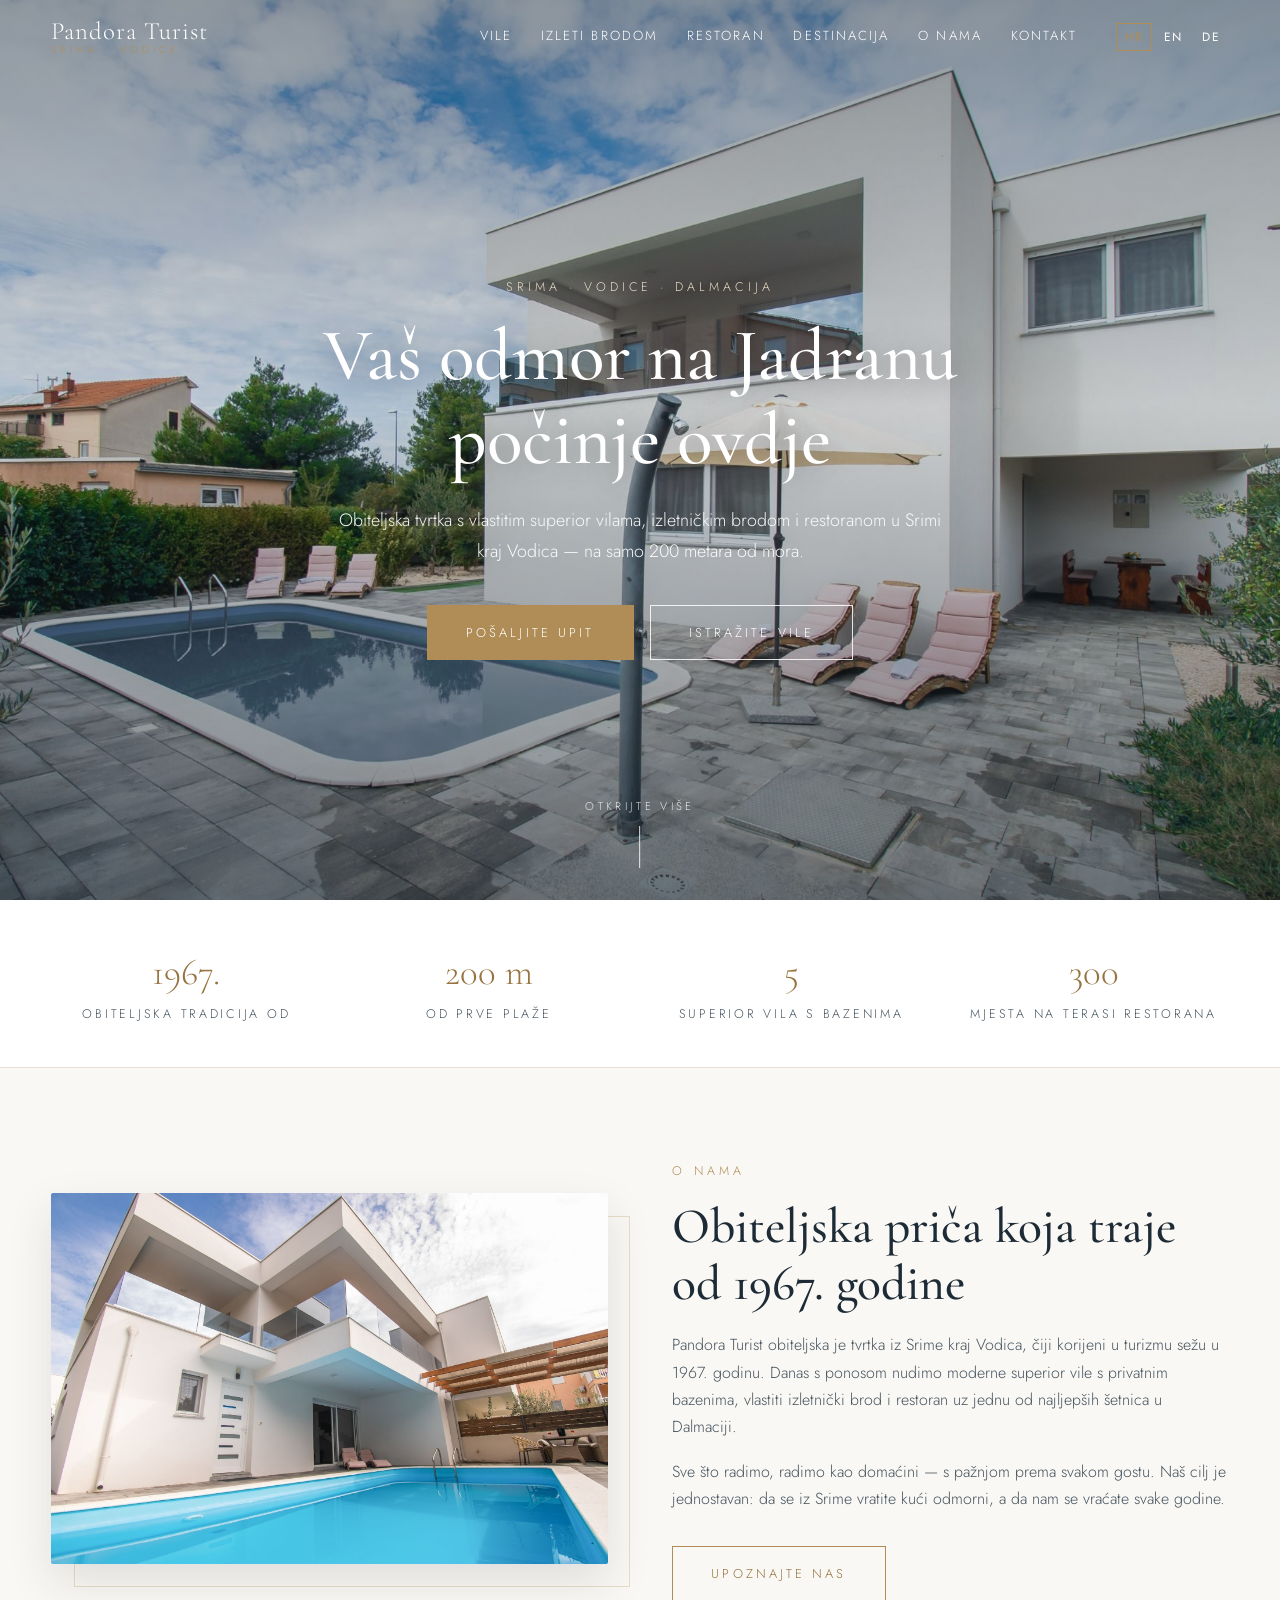
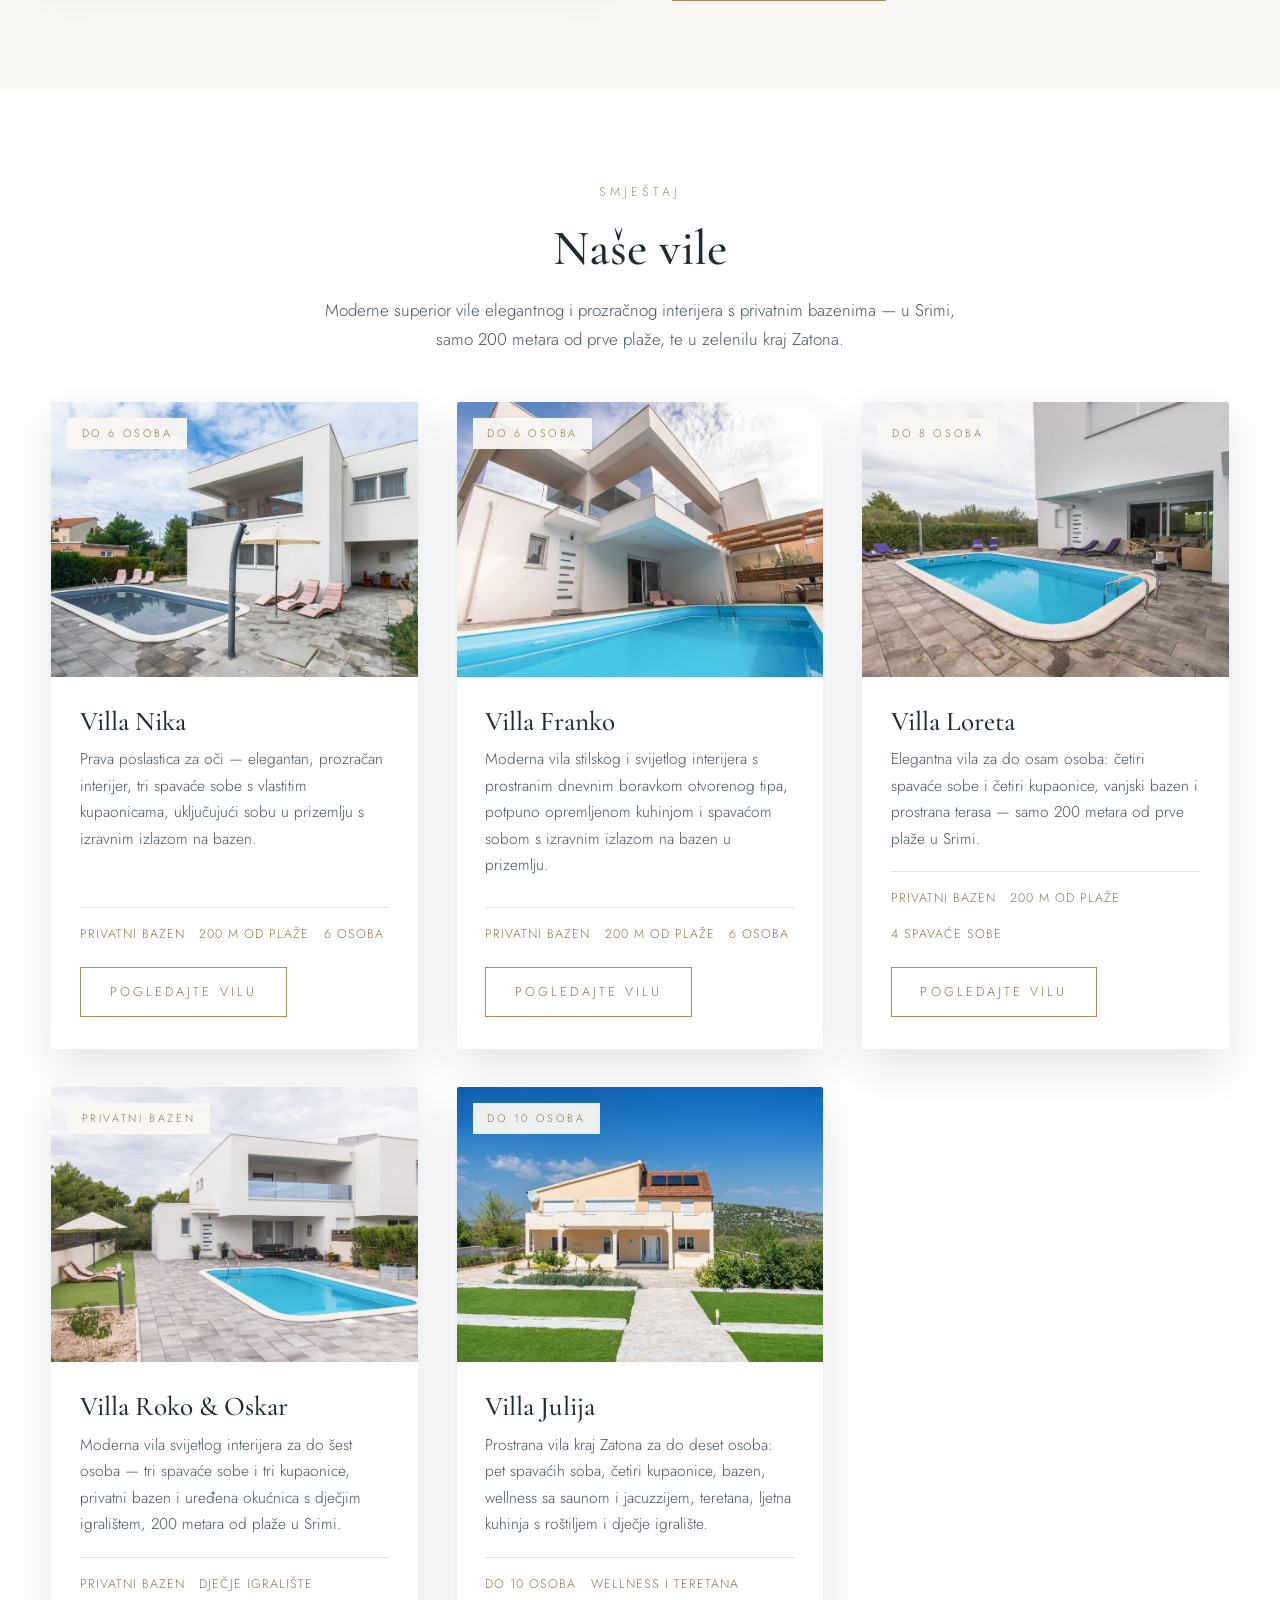
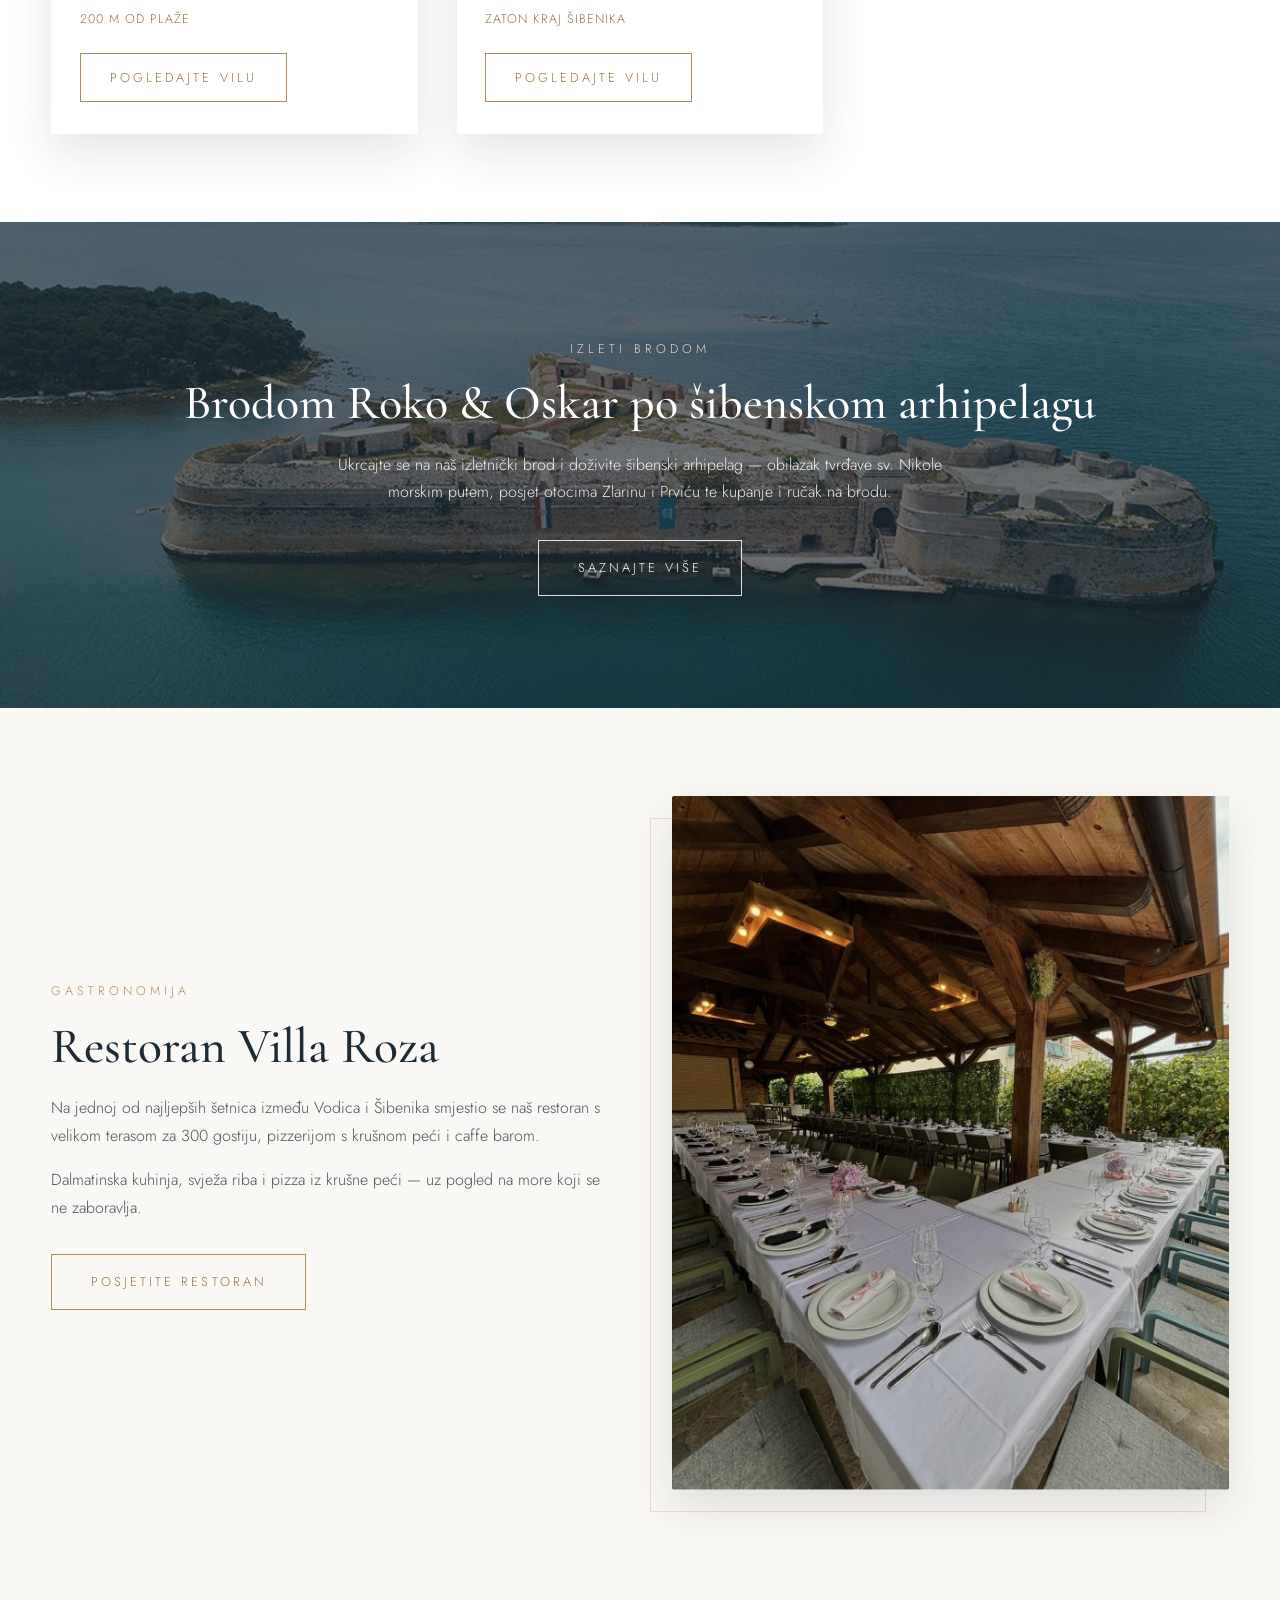
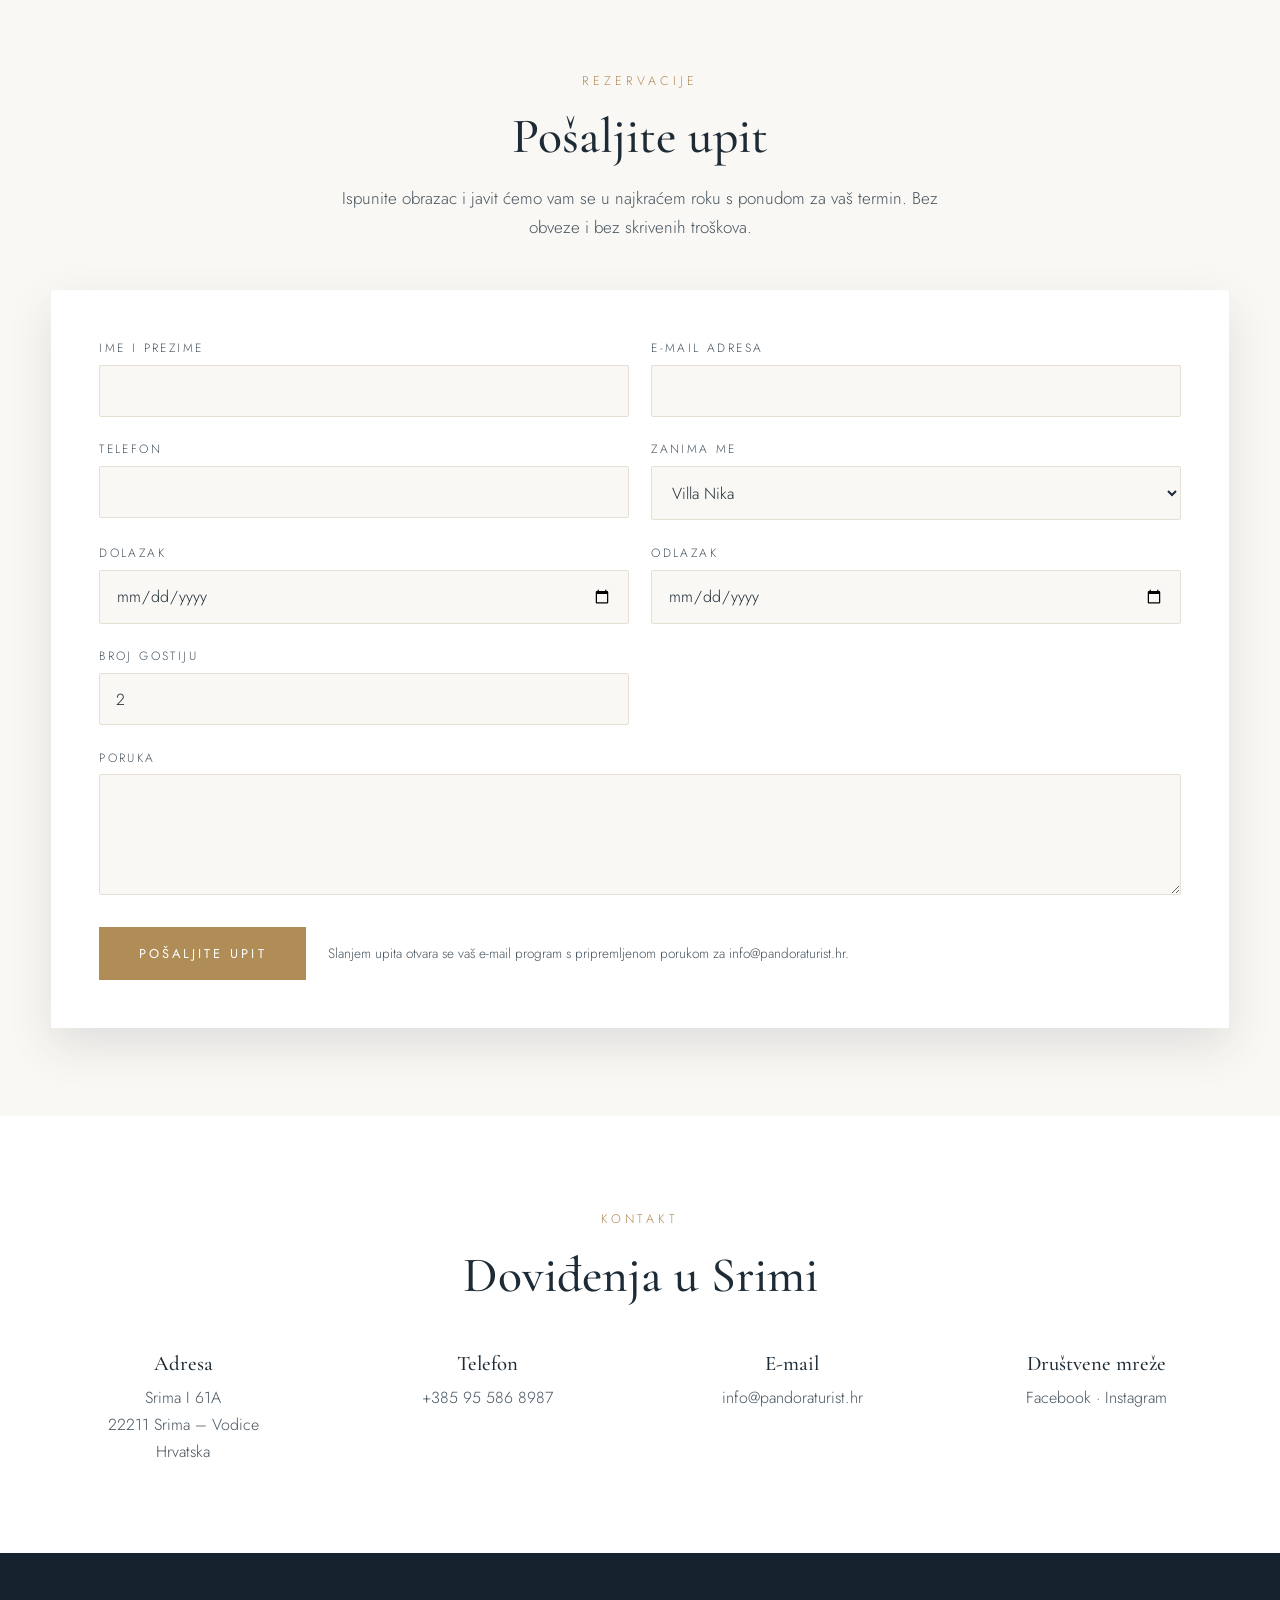
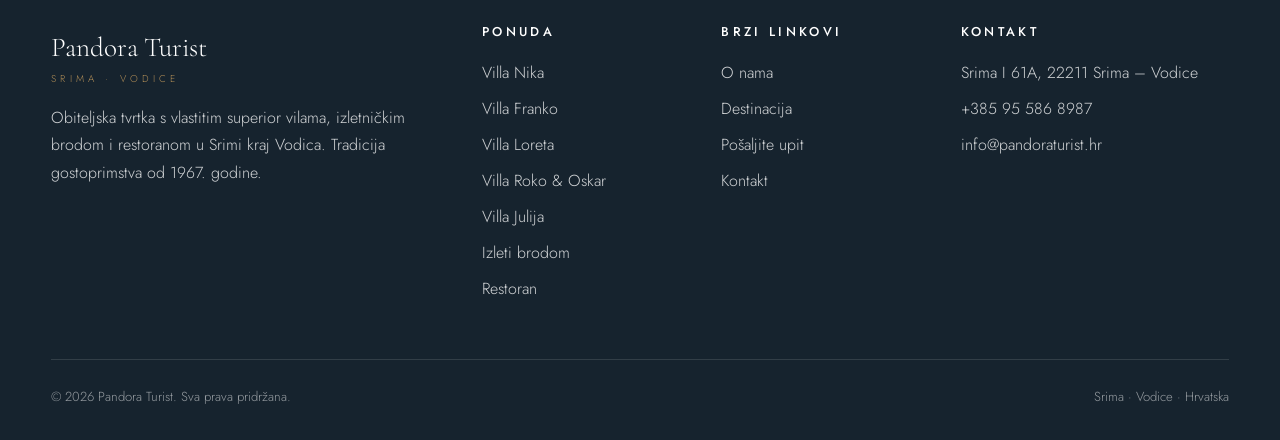
==== commit 19f094d0: "Dodane stranice Destinacija Srima-Vodice i O nama - destinacija.html: o Srimi, povijest poluotoka (b" ====
--- a/index.html
+++ b/index.html
@@ -23,7 +23,8 @@
         <a href="index.html#vile" data-i18n="nav.villas">Vile</a>
         <a href="izleti-brodom.html" data-i18n="nav.boat">Izleti brodom</a>
         <a href="restoran-villa-roza.html" data-i18n="nav.restaurant">Restoran</a>
-        <a href="index.html#o-nama" data-i18n="nav.about">O nama</a>
+        <a href="destinacija.html" data-i18n="nav.dest">Destinacija</a>
+        <a href="o-nama.html" data-i18n="nav.about">O nama</a>
         <a href="index.html#kontakt" data-i18n="nav.contact">Kontakt</a>
         <div class="lang-switch">
           <button type="button" data-lang="hr">HR</button>
@@ -85,6 +86,7 @@
         <h2 class="section-title" data-i18n="about.title">Obiteljska priča koja traje od 1967. godine</h2>
         <p data-i18n="about.p1">Pandora Turist obiteljska je tvrtka iz Srime kraj Vodica, čiji korijeni u turizmu sežu u 1967. godinu. Danas s ponosom nudimo moderne superior vile s privatnim bazenima, vlastiti izletnički brod i restoran uz jednu od najljepših šetnica u Dalmaciji.</p>
         <p data-i18n="about.p2">Sve što radimo, radimo kao domaćini — s pažnjom prema svakom gostu. Naš cilj je jednostavan: da se iz Srime vratite kući odmorni, a da nam se vraćate svake godine.</p>
+        <a class="btn" href="o-nama.html" data-i18n="about.btn">Upoznajte nas</a>
       </div>
     </div>
   </section>
@@ -321,7 +323,8 @@
         <div>
           <h4 data-i18n="footer.links">Brzi linkovi</h4>
           <ul>
-            <li><a href="index.html#o-nama" data-i18n="nav.about">O nama</a></li>
+            <li><a href="o-nama.html" data-i18n="nav.about">O nama</a></li>
+            <li><a href="destinacija.html" data-i18n="nav.dest">Destinacija</a></li>
             <li><a href="index.html#upit" data-i18n="nav.book">Pošaljite upit</a></li>
             <li><a href="index.html#kontakt" data-i18n="nav.contact">Kontakt</a></li>
           </ul>
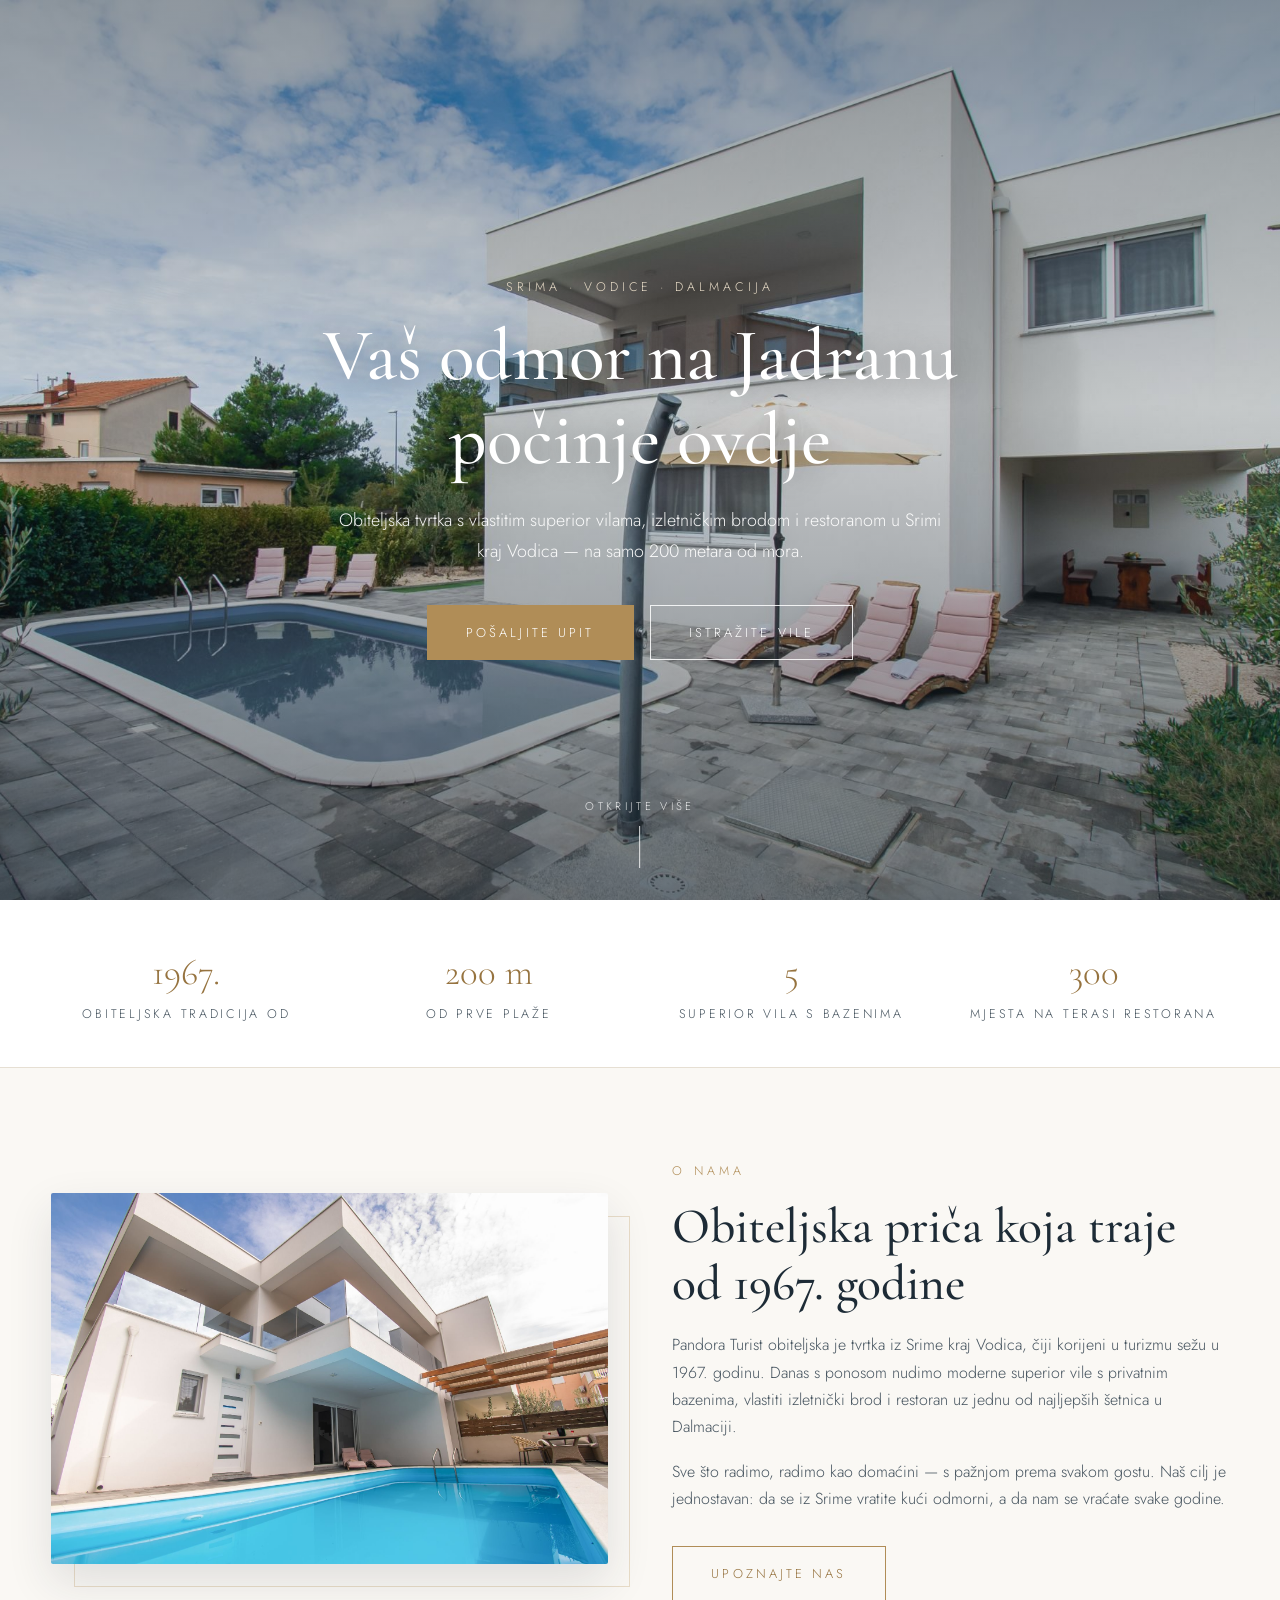
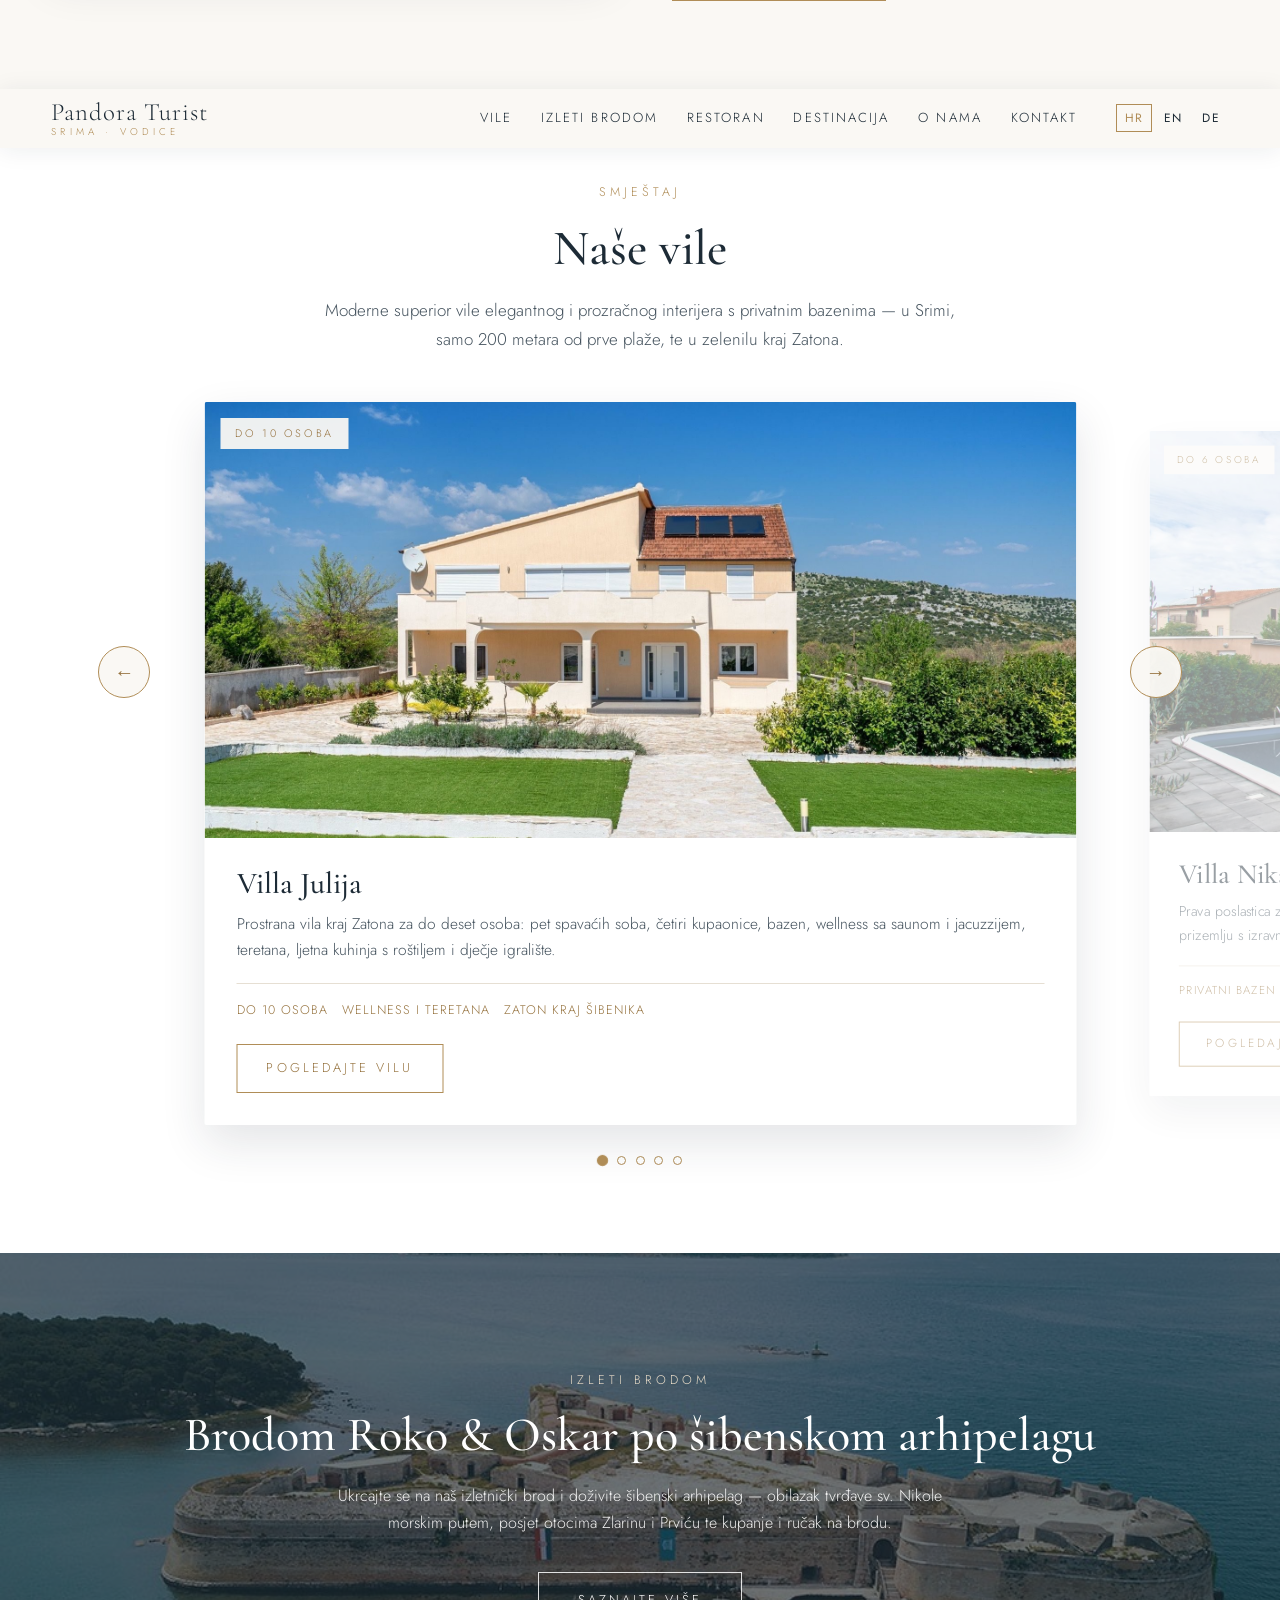
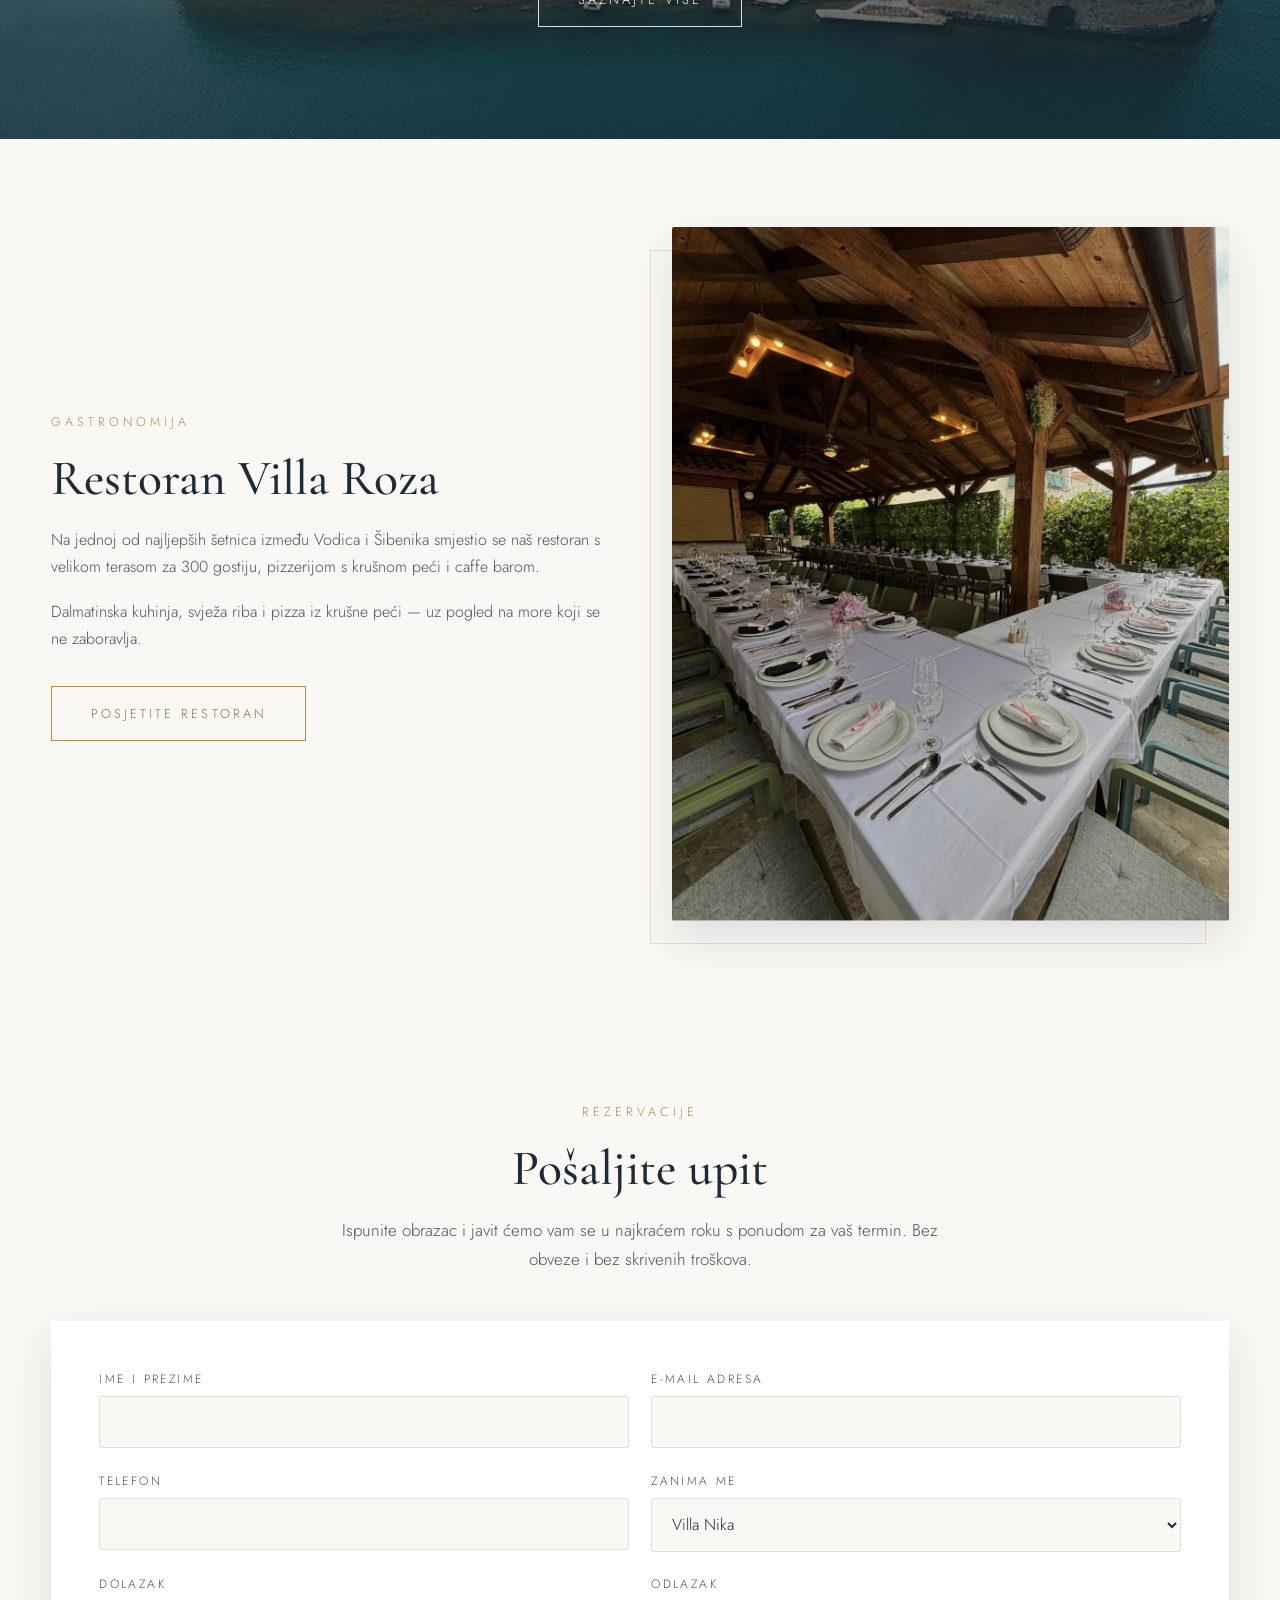
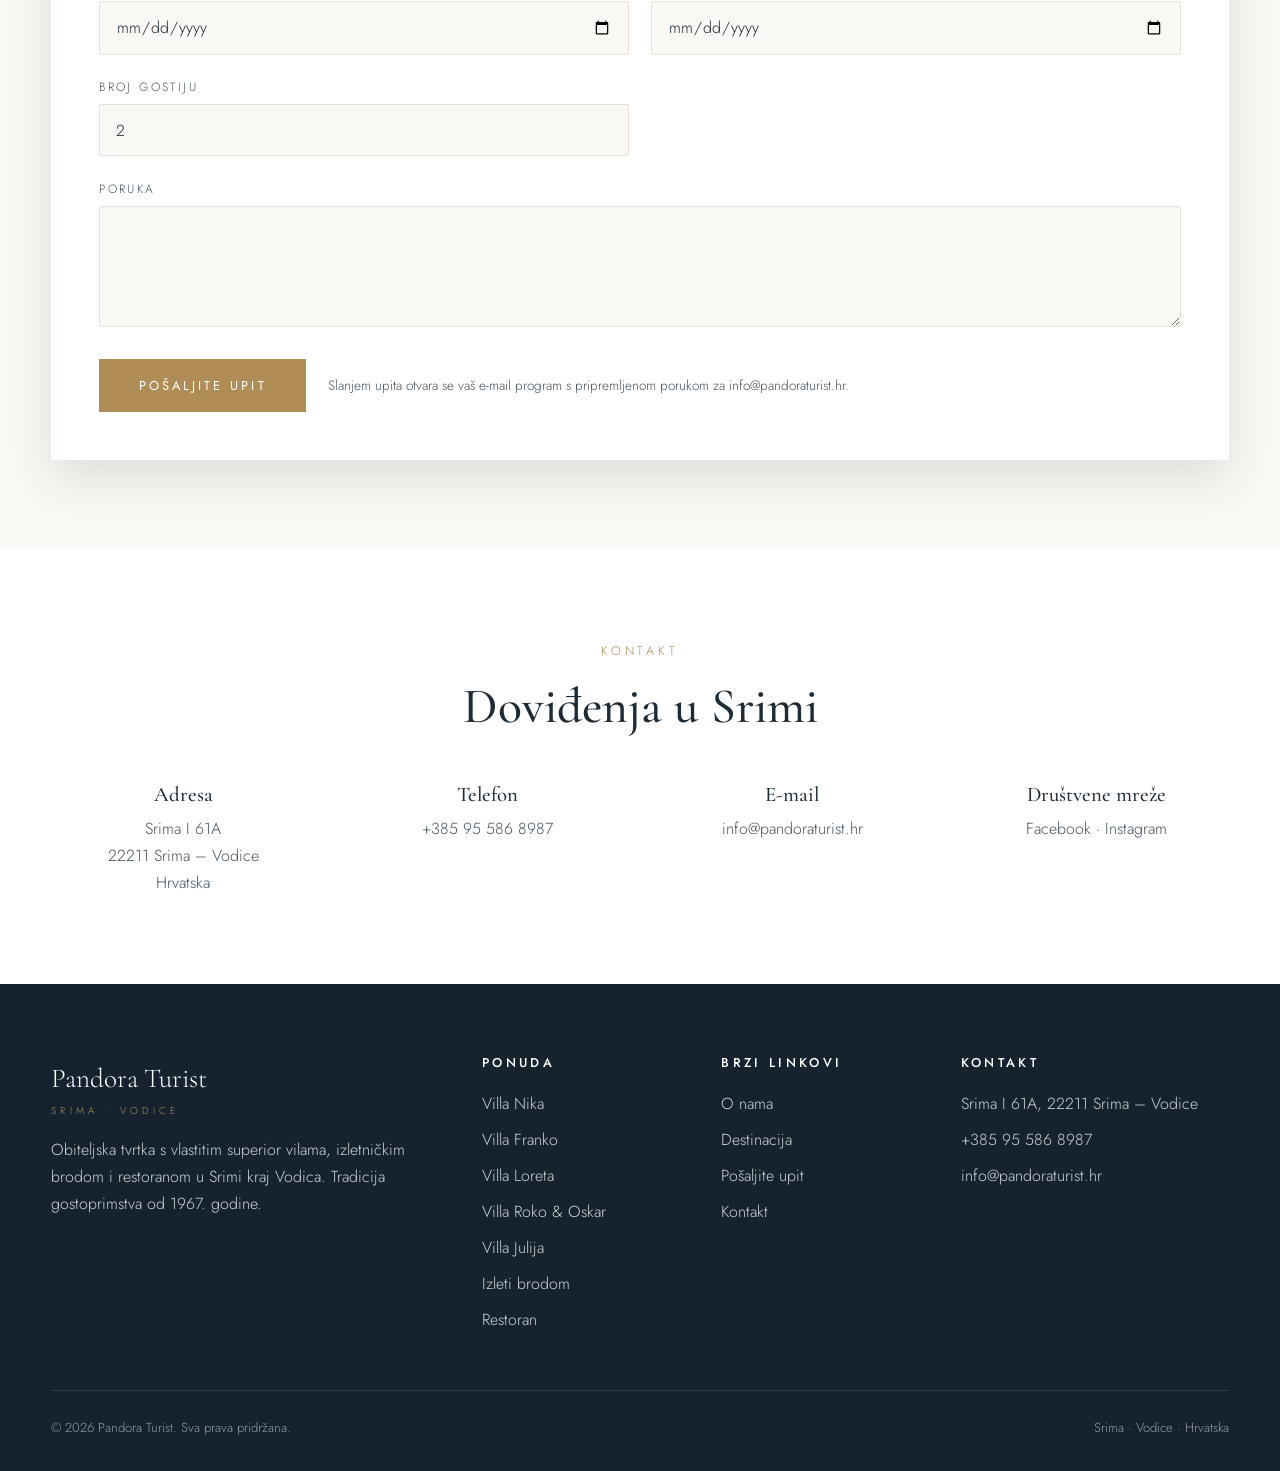
==== commit 3e26911a: "Karusel vila na naslovnici umjesto mreže kartica - Villa Julija prva u fokusu, ostale vile djelomičn" ====
--- a/index.html
+++ b/index.html
@@ -12,6 +12,15 @@
   <link rel="stylesheet" href="css/style.css">
 </head>
 <body>
+
+  <div class="welcome-screen" id="welcome-screen">
+    <div class="welcome-inner">
+      <span class="brand-sub">Pandora Turist · Srima · Vodice</span>
+      <h2 data-i18n="welcome.msg">Dobro došli</h2>
+      <div class="welcome-line"></div>
+    </div>
+  </div>
+  <noscript><style>.welcome-screen{display:none}</style></noscript>
 
   <header class="site-header">
     <div class="container header-inner">
@@ -99,13 +108,30 @@
         <h2 class="section-title" data-i18n="villas.title">Naše vile</h2>
         <p class="section-lead" data-i18n="villas.lead">Moderne superior vile elegantnog i prozračnog interijera s privatnim bazenima — u Srimi, samo 200 metara od prve plaže, te u zelenilu kraj Zatona.</p>
       </div>
-      <div class="cards">
-        <article class="card reveal">
-          <div class="card-media">
+      <div class="villa-slider reveal" id="villa-slider">
+        <div class="vs-track">
+        <article class="vs-slide">
+          <div class="vs-media">
+            <img src="assets/img/julija/julija-01.jpg" alt="Villa Julija kraj Zatona" loading="lazy">
+            <span class="card-tag" data-i18n="villa.tag10">Do 10 osoba</span>
+          </div>
+          <div class="vs-info">
+            <h3>Villa Julija</h3>
+            <p data-i18n="julija.desc">Prostrana vila kraj Zatona za do deset osoba: pet spavaćih soba, četiri kupaonice, bazen, wellness sa saunom i jacuzzijem, teretana, ljetna kuhinja s roštiljem i dječje igralište.</p>
+            <div class="card-meta">
+              <span data-i18n="meta.10">Do 10 osoba</span>
+              <span data-i18n="meta.wellness">Wellness i teretana</span>
+              <span data-i18n="meta.zaton">Zaton kraj Šibenika</span>
+            </div>
+            <a class="btn" href="villa-julija.html" data-i18n="villa.btn">Pogledajte vilu</a>
+          </div>
+        </article>
+        <article class="vs-slide">
+          <div class="vs-media">
             <img src="assets/img/nika/nika-01.jpg" alt="Villa Nika s privatnim bazenom" loading="lazy">
             <span class="card-tag" data-i18n="villa.tag">Do 6 osoba</span>
           </div>
-          <div class="card-body">
+          <div class="vs-info">
             <h3>Villa Nika</h3>
             <p data-i18n="nika.desc">Prava poslastica za oči — elegantan, prozračan interijer, tri spavaće sobe s vlastitim kupaonicama, uključujući sobu u prizemlju s izravnim izlazom na bazen.</p>
             <div class="card-meta">
@@ -116,12 +142,12 @@
             <a class="btn" href="villa-nika.html" data-i18n="villa.btn">Pogledajte vilu</a>
           </div>
         </article>
-        <article class="card reveal">
-          <div class="card-media">
+        <article class="vs-slide">
+          <div class="vs-media">
             <img src="assets/img/franko/franko-01.jpg" alt="Villa Franko s privatnim bazenom" loading="lazy">
             <span class="card-tag" data-i18n="villa.tag">Do 6 osoba</span>
           </div>
-          <div class="card-body">
+          <div class="vs-info">
             <h3>Villa Franko</h3>
             <p data-i18n="franko.desc">Moderna vila stilskog i svijetlog interijera s prostranim dnevnim boravkom otvorenog tipa, potpuno opremljenom kuhinjom i spavaćom sobom s izravnim izlazom na bazen u prizemlju.</p>
             <div class="card-meta">
@@ -132,12 +158,12 @@
             <a class="btn" href="villa-franko.html" data-i18n="villa.btn">Pogledajte vilu</a>
           </div>
         </article>
-        <article class="card reveal">
-          <div class="card-media">
+        <article class="vs-slide">
+          <div class="vs-media">
             <img src="assets/img/loreta/loreta-01.jpg" alt="Villa Loreta s bazenom" loading="lazy">
             <span class="card-tag" data-i18n="villa.tag8">Do 8 osoba</span>
           </div>
-          <div class="card-body">
+          <div class="vs-info">
             <h3>Villa Loreta</h3>
             <p data-i18n="loreta.desc">Elegantna vila za do osam osoba: četiri spavaće sobe i četiri kupaonice, vanjski bazen i prostrana terasa — samo 200 metara od prve plaže u Srimi.</p>
             <div class="card-meta">
@@ -148,12 +174,12 @@
             <a class="btn" href="villa-loreta.html" data-i18n="villa.btn">Pogledajte vilu</a>
           </div>
         </article>
-        <article class="card reveal">
-          <div class="card-media">
+        <article class="vs-slide">
+          <div class="vs-media">
             <img src="assets/img/roko-i-oscar/roko-i-oscar-01.jpg" alt="Villa Roko i Oskar s bazenom" loading="lazy">
-            <span class="card-tag" data-i18n="villa.meta1">Privatni bazen</span>
-          </div>
-          <div class="card-body">
+            <span class="card-tag" data-i18n="villa.tag">Do 6 osoba</span>
+          </div>
+          <div class="vs-info">
             <h3>Villa Roko &amp; Oskar</h3>
             <p data-i18n="roko.desc">Moderna vila svijetlog interijera za do šest osoba — tri spavaće sobe i tri kupaonice, privatni bazen i uređena okućnica s dječjim igralištem, 200 metara od plaže u Srimi.</p>
             <div class="card-meta">
@@ -164,22 +190,10 @@
             <a class="btn" href="villa-roko-i-oscar.html" data-i18n="villa.btn">Pogledajte vilu</a>
           </div>
         </article>
-        <article class="card reveal">
-          <div class="card-media">
-            <img src="assets/img/julija/julija-01.jpg" alt="Villa Julija kraj Zatona" loading="lazy">
-            <span class="card-tag" data-i18n="villa.tag10">Do 10 osoba</span>
-          </div>
-          <div class="card-body">
-            <h3>Villa Julija</h3>
-            <p data-i18n="julija.desc">Prostrana vila kraj Zatona za do deset osoba: pet spavaćih soba, četiri kupaonice, bazen, wellness sa saunom i jacuzzijem, teretana, ljetna kuhinja s roštiljem i dječje igralište.</p>
-            <div class="card-meta">
-              <span data-i18n="meta.10">Do 10 osoba</span>
-              <span data-i18n="meta.wellness">Wellness i teretana</span>
-              <span data-i18n="meta.zaton">Zaton kraj Šibenika</span>
-            </div>
-            <a class="btn" href="villa-julija.html" data-i18n="villa.btn">Pogledajte vilu</a>
-          </div>
-        </article>
+        </div>
+        <button type="button" class="vs-arrow vs-prev" aria-label="Prethodna vila">&#8592;</button>
+        <button type="button" class="vs-arrow vs-next" aria-label="Sljedeća vila">&#8594;</button>
+        <div class="vs-dots"></div>
       </div>
     </div>
   </section>
--- a/css/style.css
+++ b/css/style.css
@@ -58,6 +58,57 @@
 
 section { padding: 5.5rem 0; }
 
+/* ---------- Ekran dobrodošlice ---------- */
+
+.welcome-screen {
+  position: fixed;
+  inset: 0;
+  z-index: 1000;
+  background: #16232e;
+  display: flex;
+  align-items: center;
+  justify-content: center;
+  text-align: center;
+  transition: opacity 0.6s ease;
+}
+
+.welcome-screen.hide { opacity: 0; pointer-events: none; }
+
+.welcome-inner .brand-sub {
+  display: block;
+  font-size: 0.72rem;
+  letter-spacing: 0.42em;
+  text-transform: uppercase;
+  color: var(--gold);
+  margin-bottom: 1.2rem;
+  animation: welcome-fade 0.9s ease both;
+}
+
+.welcome-inner h2 {
+  font-family: var(--font-serif);
+  font-size: clamp(2.6rem, 7vw, 4.5rem);
+  font-weight: 500;
+  color: var(--white);
+  animation: welcome-fade 0.9s ease 0.25s both;
+}
+
+.welcome-line {
+  width: 0;
+  height: 1px;
+  background: var(--gold);
+  margin: 1.6rem auto 0;
+  animation: welcome-line 1.6s ease 0.5s forwards;
+}
+
+@keyframes welcome-fade {
+  from { opacity: 0; transform: translateY(16px); }
+  to { opacity: 1; transform: none; }
+}
+
+@keyframes welcome-line {
+  to { width: 140px; }
+}
+
 /* ---------- Zaglavlje ---------- */
 
 .site-header {
@@ -311,6 +362,107 @@
 }
 
 .card .btn { align-self: flex-start; padding: 0.8rem 1.8rem; }
+
+/* ---------- Karusel vila ---------- */
+
+.villa-slider { position: relative; margin-top: 3rem; }
+
+.vs-track {
+  display: flex;
+  align-items: stretch;
+  transition: transform 0.65s cubic-bezier(0.33, 1, 0.4, 1);
+  will-change: transform;
+}
+
+.vs-slide {
+  flex: 0 0 74%;
+  margin: 0 1.2rem;
+  background: var(--white);
+  box-shadow: var(--shadow);
+  border-radius: 2px;
+  overflow: hidden;
+  transform: scale(0.92);
+  opacity: 0.45;
+  transition: transform 0.65s ease, opacity 0.65s ease;
+}
+
+.vs-slide.active { transform: scale(1); opacity: 1; }
+
+.vs-media { position: relative; aspect-ratio: 16 / 8; overflow: hidden; }
+.vs-media img { width: 100%; height: 100%; object-fit: cover; }
+.vs-media .card-tag {
+  position: absolute;
+  top: 1rem;
+  left: 1rem;
+  background: rgba(250, 248, 244, 0.94);
+  color: var(--gold-dark);
+  font-size: 0.68rem;
+  letter-spacing: 0.24em;
+  text-transform: uppercase;
+  padding: 0.4rem 0.9rem;
+}
+
+.vs-info { padding: 1.8rem 2rem 2rem; }
+.vs-info h3 { font-size: 1.9rem; margin-bottom: 0.6rem; }
+.vs-info p { color: var(--ink-soft); font-size: 0.97rem; margin-bottom: 1.2rem; }
+.vs-info .card-meta {
+  display: flex;
+  flex-wrap: wrap;
+  gap: 0.9rem;
+  font-size: 0.78rem;
+  letter-spacing: 0.08em;
+  text-transform: uppercase;
+  color: var(--gold-dark);
+  border-top: 1px solid var(--line);
+  padding-top: 1rem;
+  margin-bottom: 1.4rem;
+}
+.vs-info .btn { padding: 0.8rem 1.8rem; }
+
+.vs-arrow {
+  position: absolute;
+  top: 32%;
+  z-index: 5;
+  width: 52px;
+  height: 52px;
+  border-radius: 50%;
+  border: 1px solid var(--gold);
+  background: rgba(250, 248, 244, 0.95);
+  color: var(--gold-dark);
+  font-size: 1.25rem;
+  cursor: pointer;
+  transition: all 0.3s ease;
+  display: flex;
+  align-items: center;
+  justify-content: center;
+}
+
+.vs-arrow:hover { background: var(--gold); color: var(--white); }
+.vs-prev { left: 4%; }
+.vs-next { right: 4%; }
+
+.vs-dots { display: flex; justify-content: center; gap: 0.6rem; margin-top: 2rem; }
+
+.vs-dots button {
+  width: 9px;
+  height: 9px;
+  border-radius: 50%;
+  border: 1px solid var(--gold);
+  background: transparent;
+  cursor: pointer;
+  padding: 0;
+  transition: background 0.3s ease, transform 0.3s ease;
+}
+
+.vs-dots button.active { background: var(--gold); transform: scale(1.25); }
+
+@media (max-width: 700px) {
+  .vs-slide { flex: 0 0 86%; margin: 0 0.5rem; }
+  .vs-media { aspect-ratio: 4 / 3; }
+  .vs-arrow { width: 42px; height: 42px; top: 26%; }
+  .vs-prev { left: 2%; }
+  .vs-next { right: 2%; }
+}
 
 /* ---------- Lista pogodnosti ---------- */
 
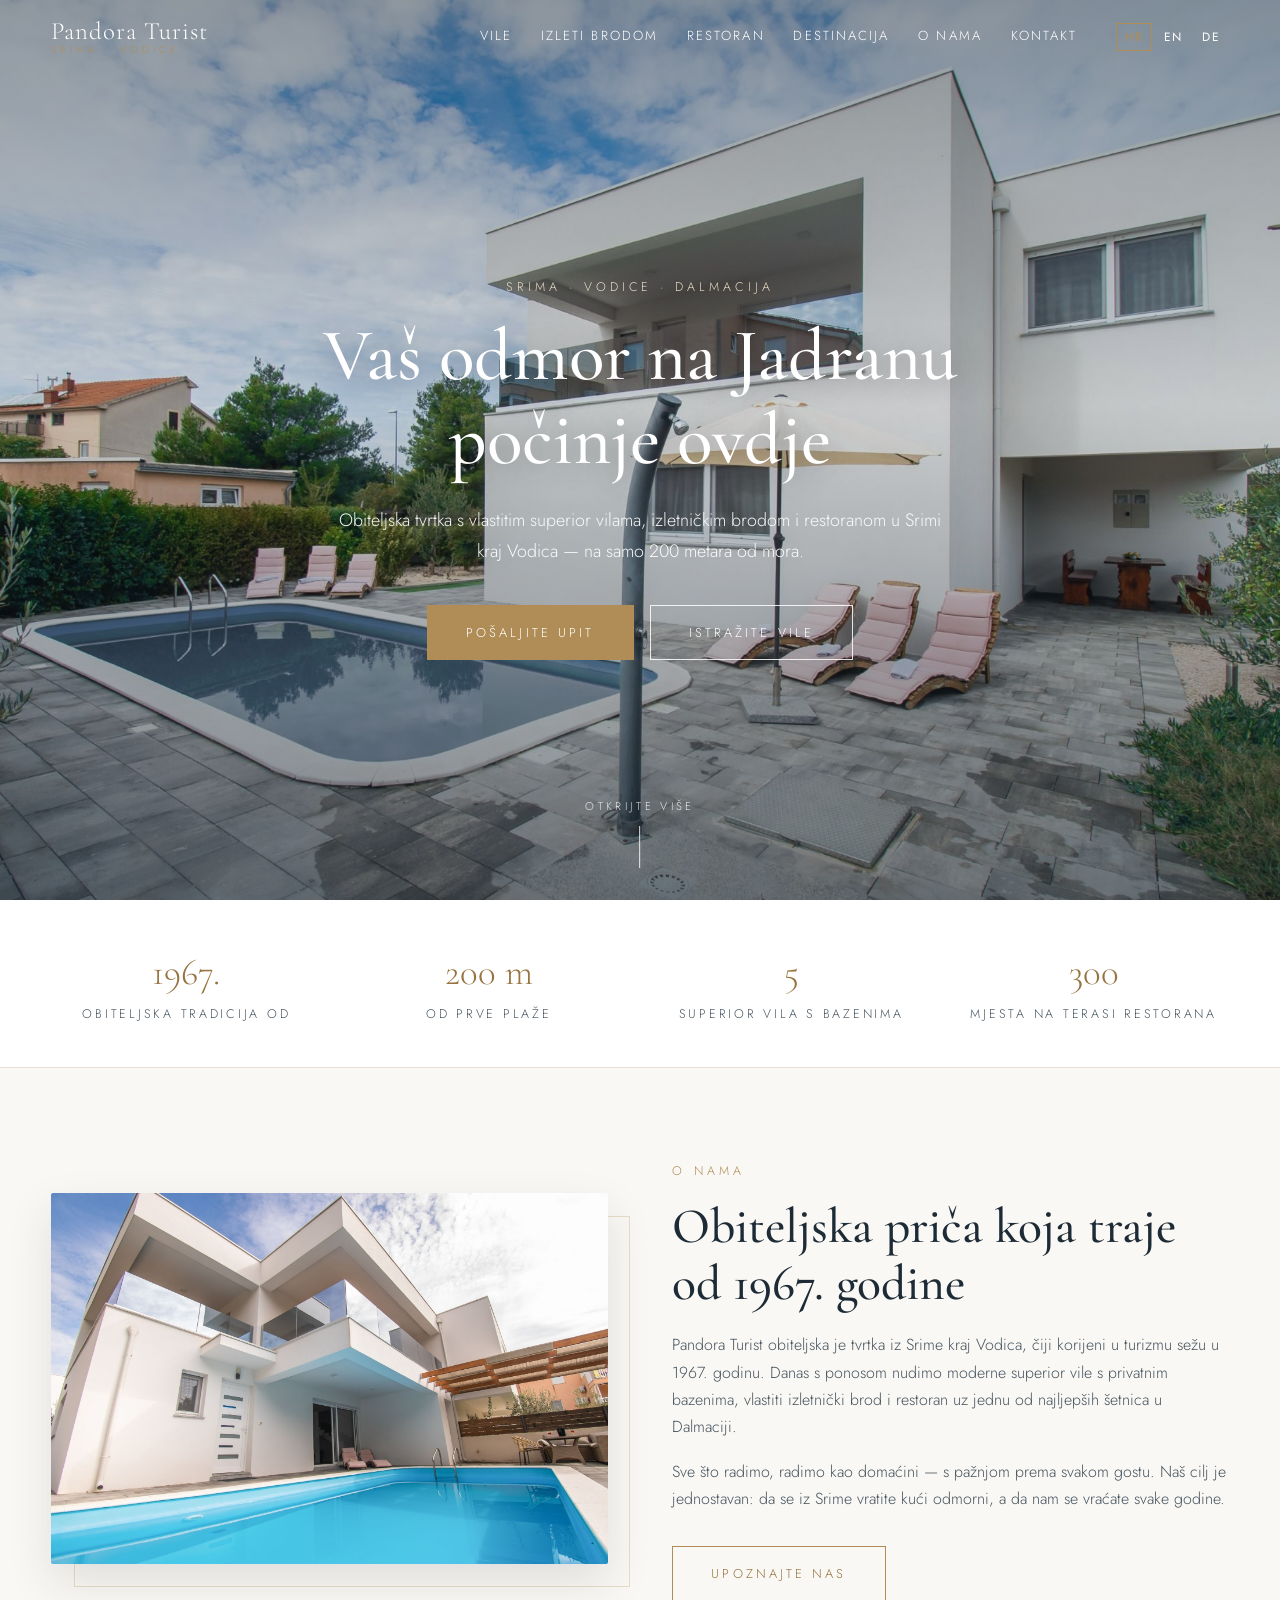
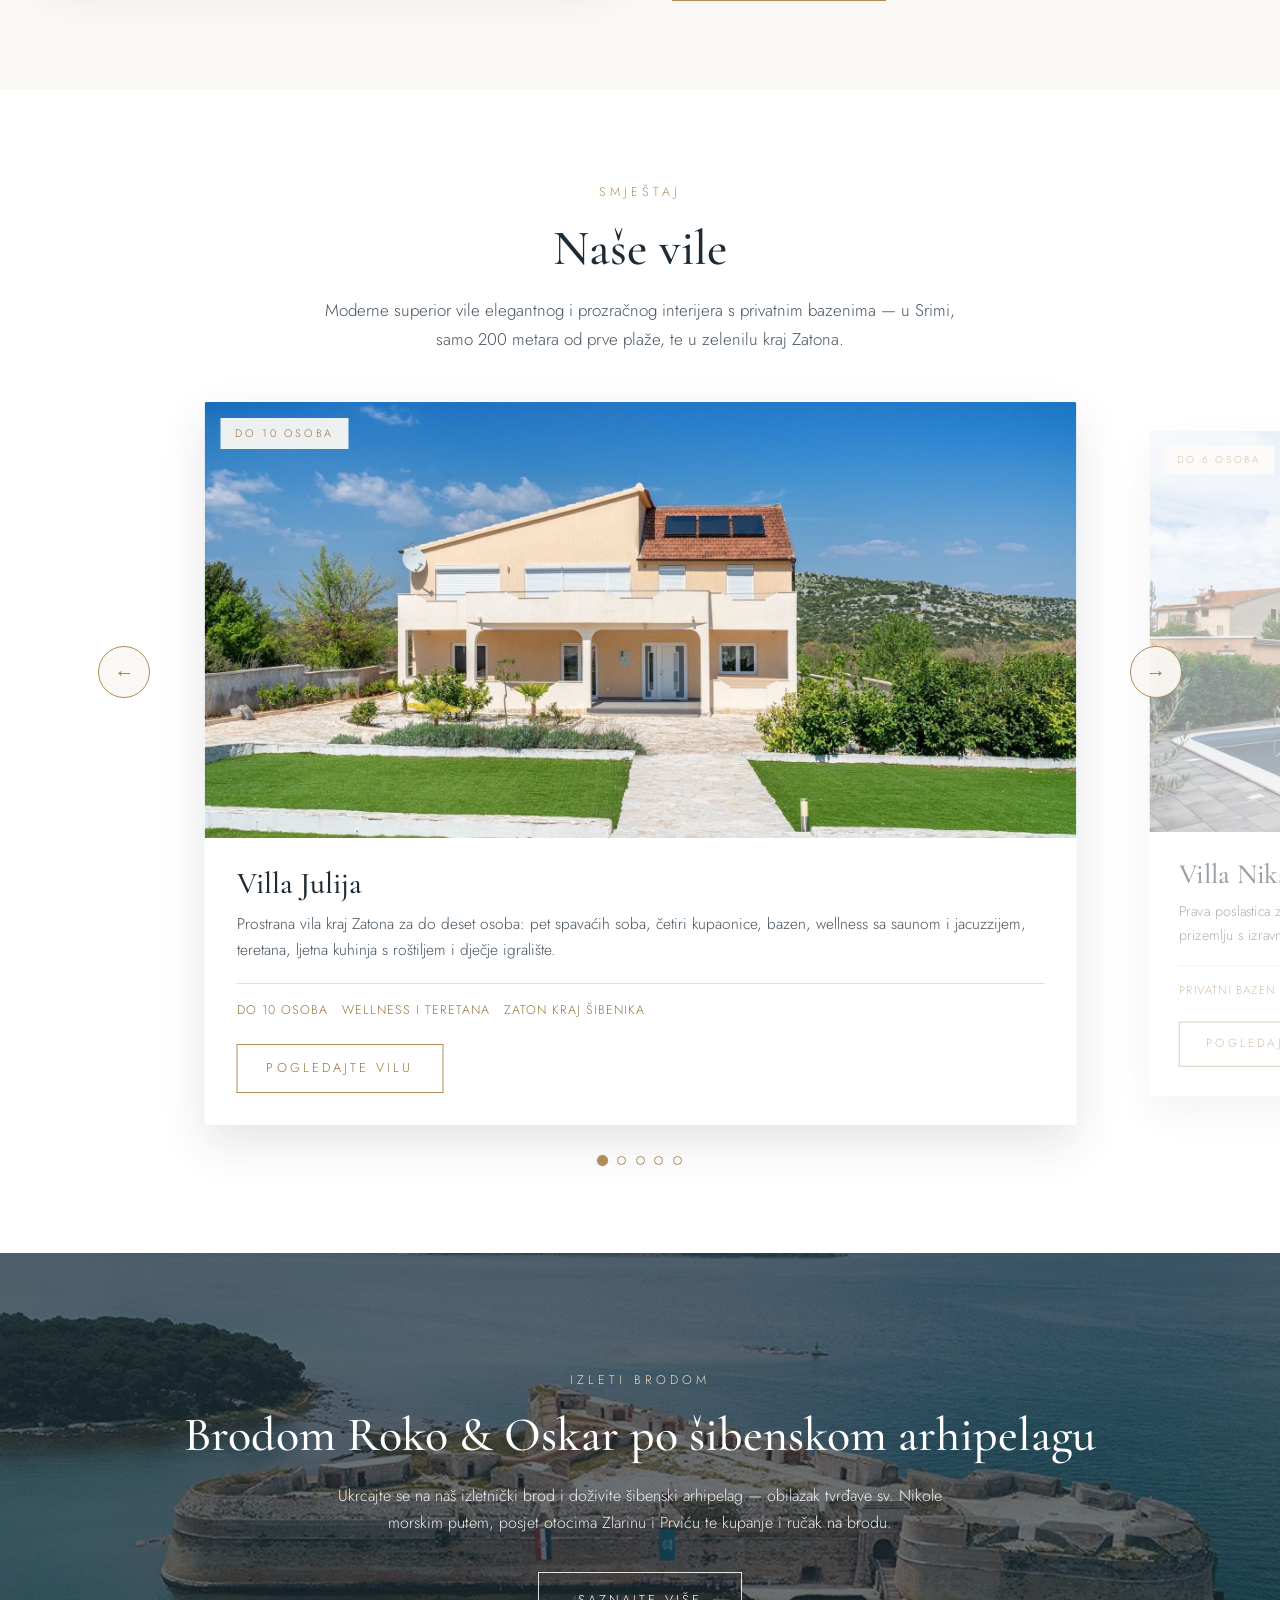
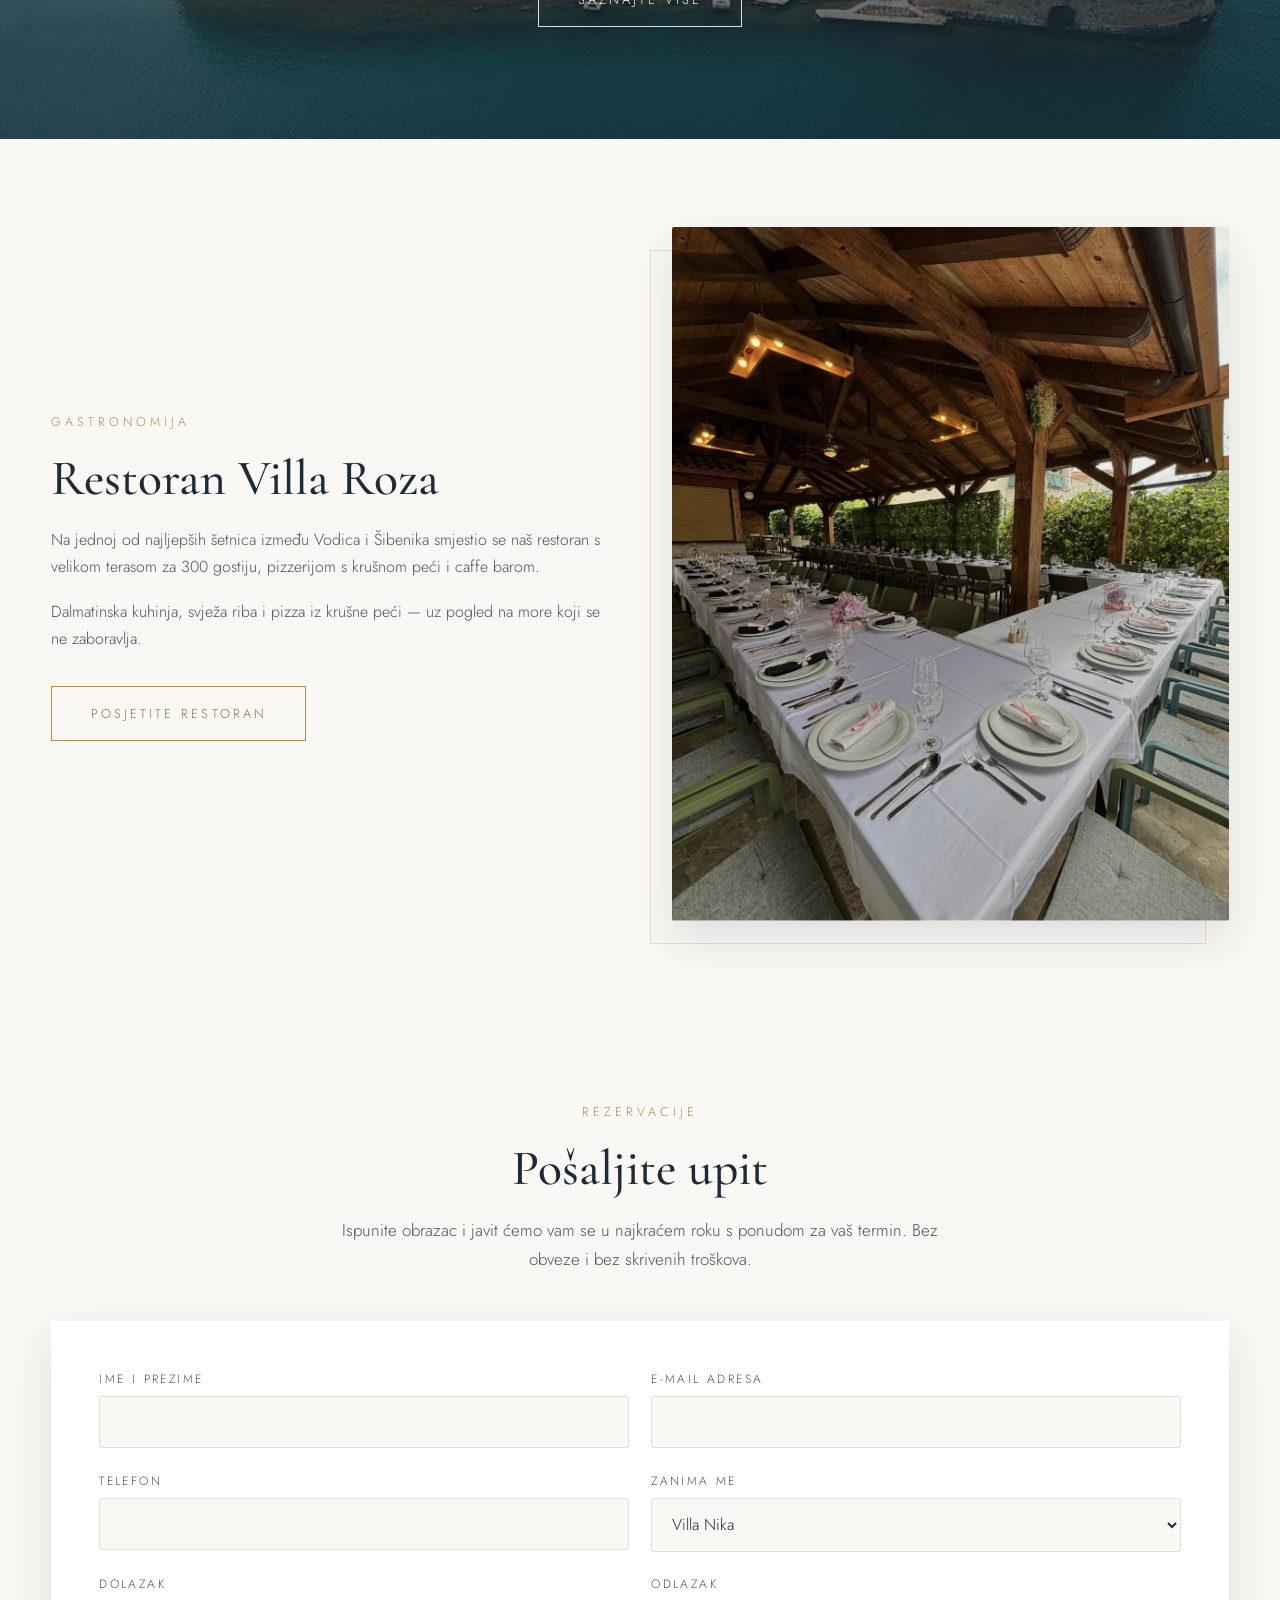
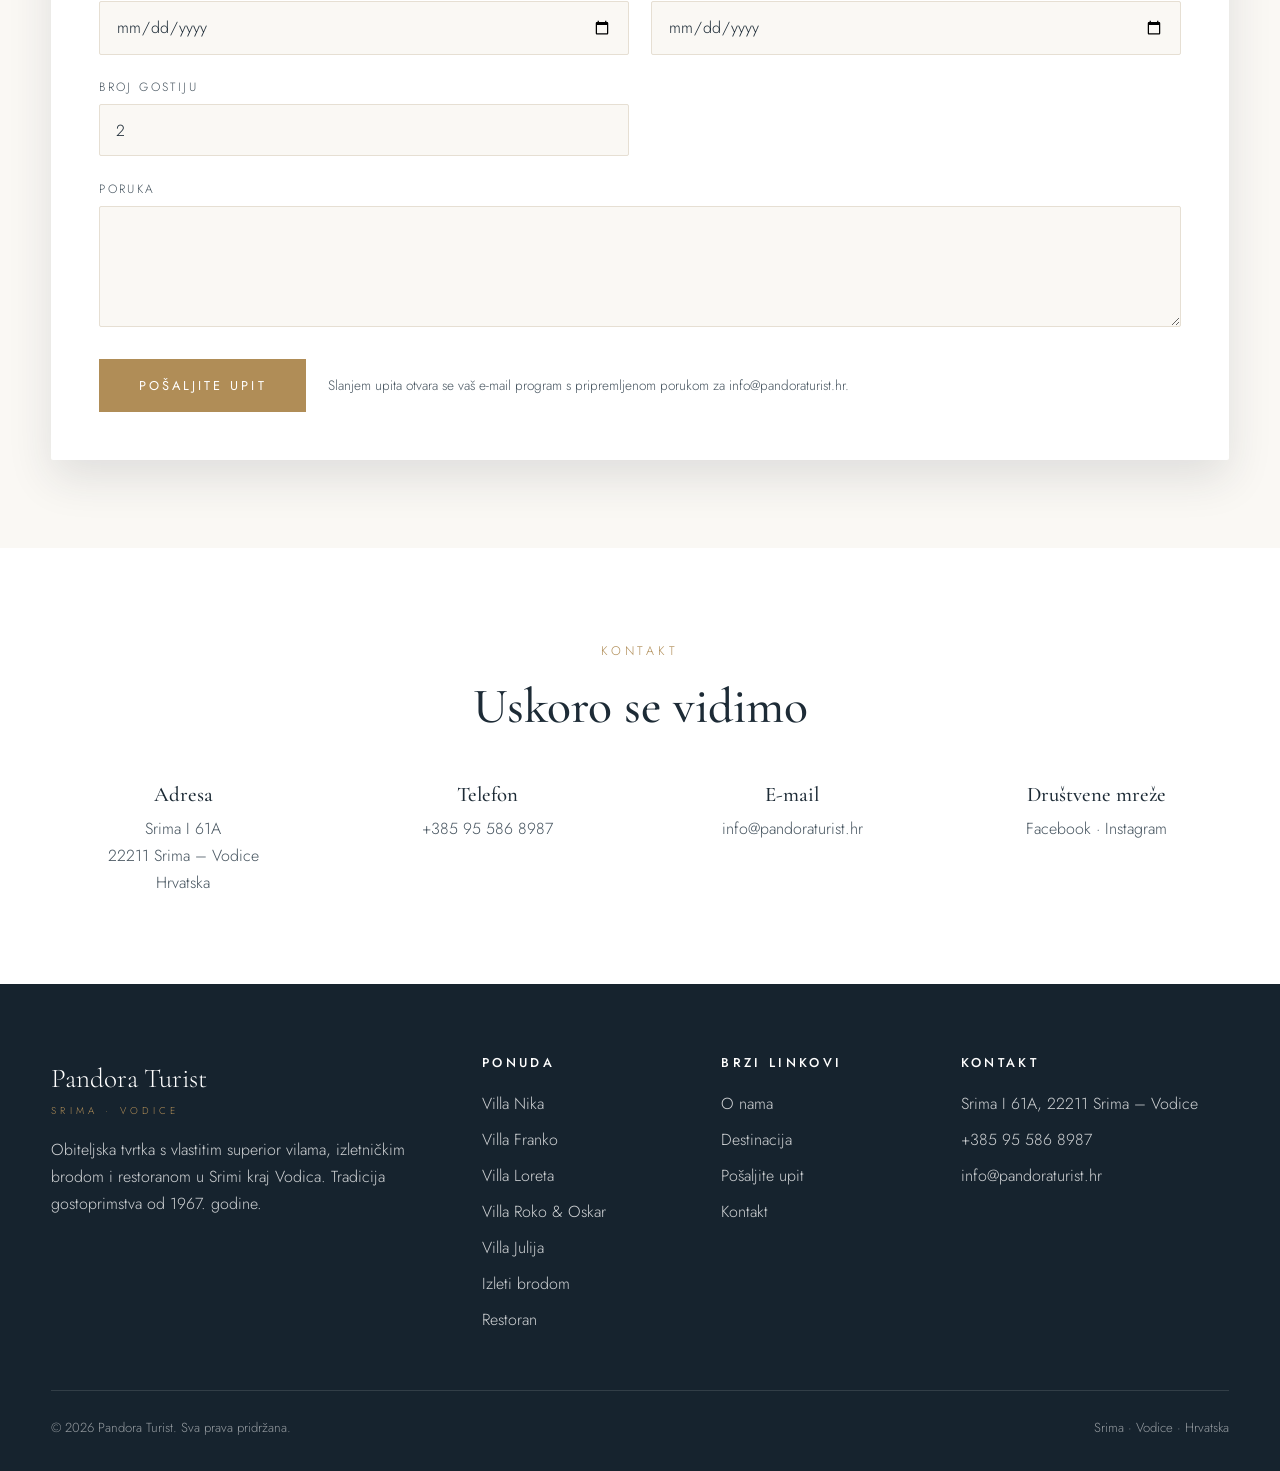
==== commit b85a7ffa: "Naslov kontakt sekcije: 'Uskoro se vidimo' (See you soon / Bis bald) Co-Authored-By: Claude Fable 5 " ====
--- a/index.html
+++ b/index.html
@@ -291,7 +291,7 @@
     <div class="container">
       <div class="center reveal">
         <span class="eyebrow" data-i18n="contact.eyebrow">Kontakt</span>
-        <h2 class="section-title" data-i18n="contact.title">Doviđenja u Srimi</h2>
+        <h2 class="section-title" data-i18n="contact.title">Uskoro se vidimo</h2>
       </div>
       <div class="contact-grid reveal">
         <div class="contact-item center">
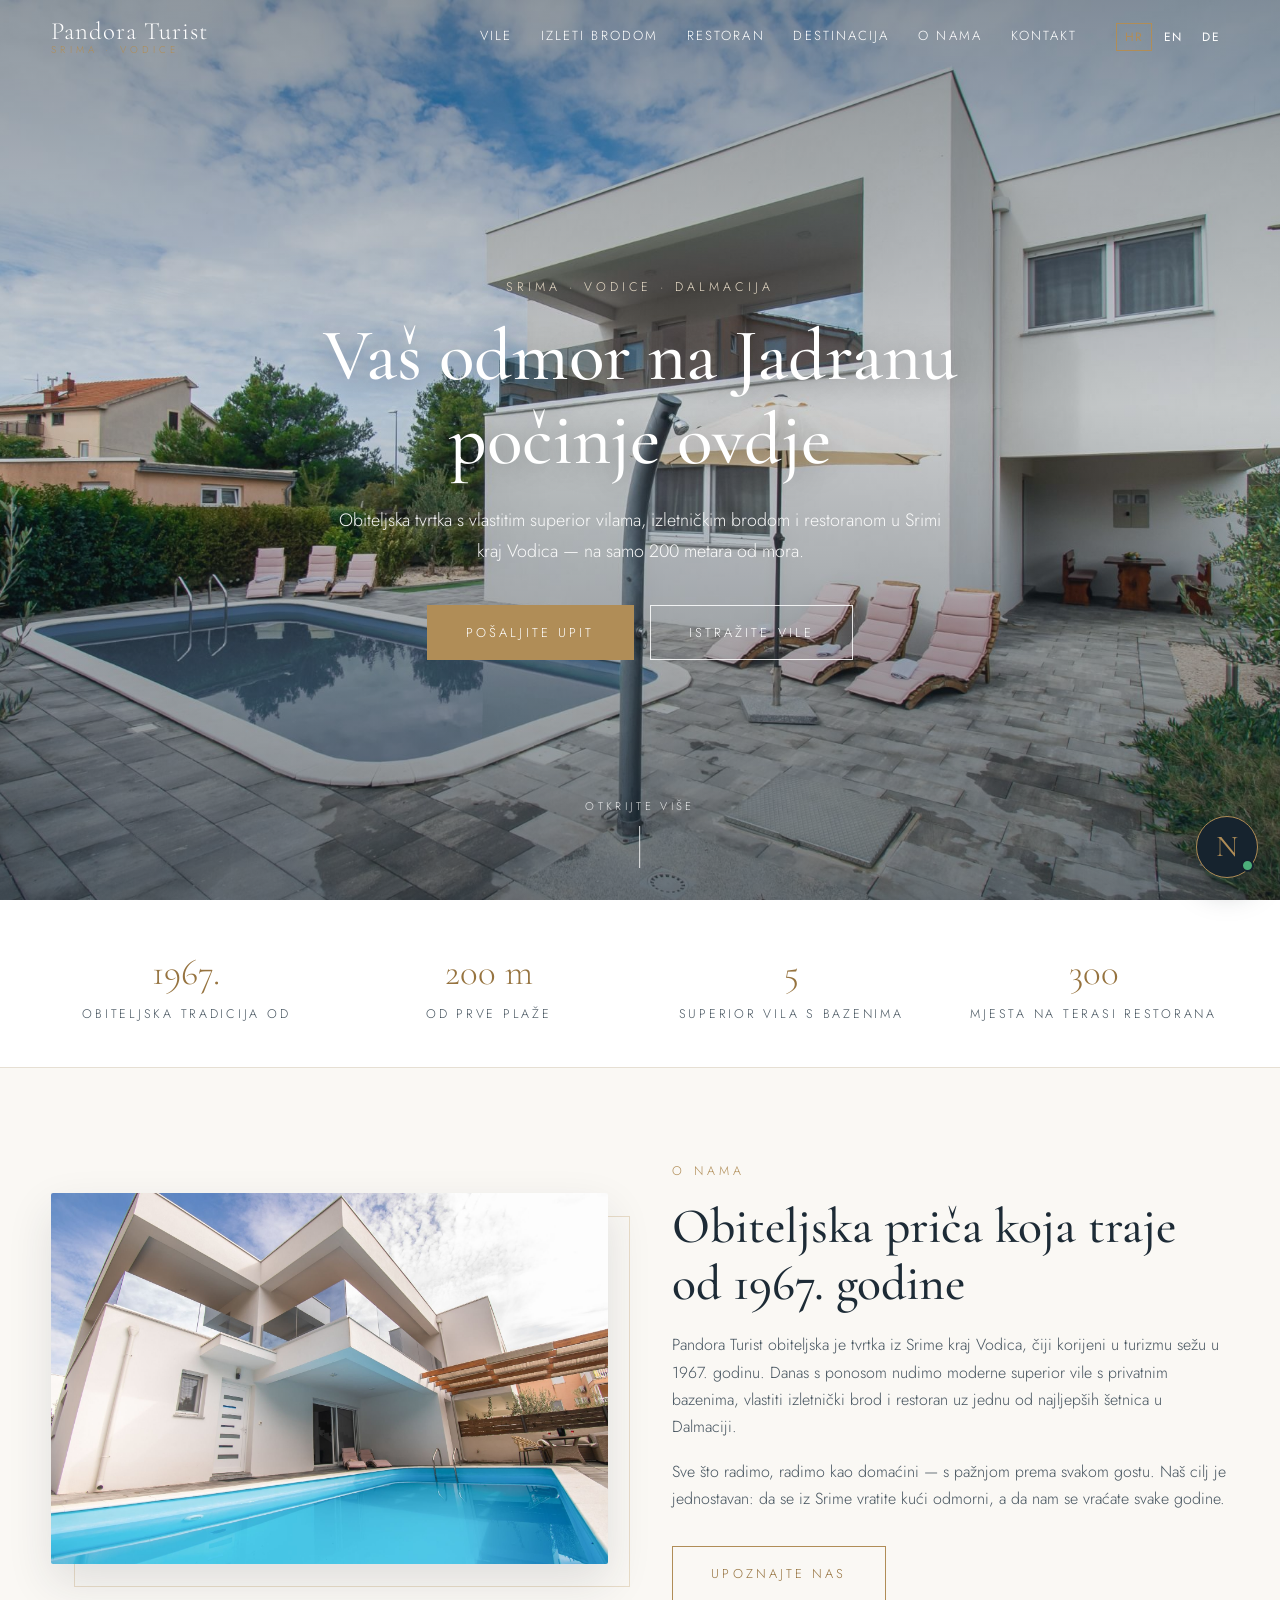
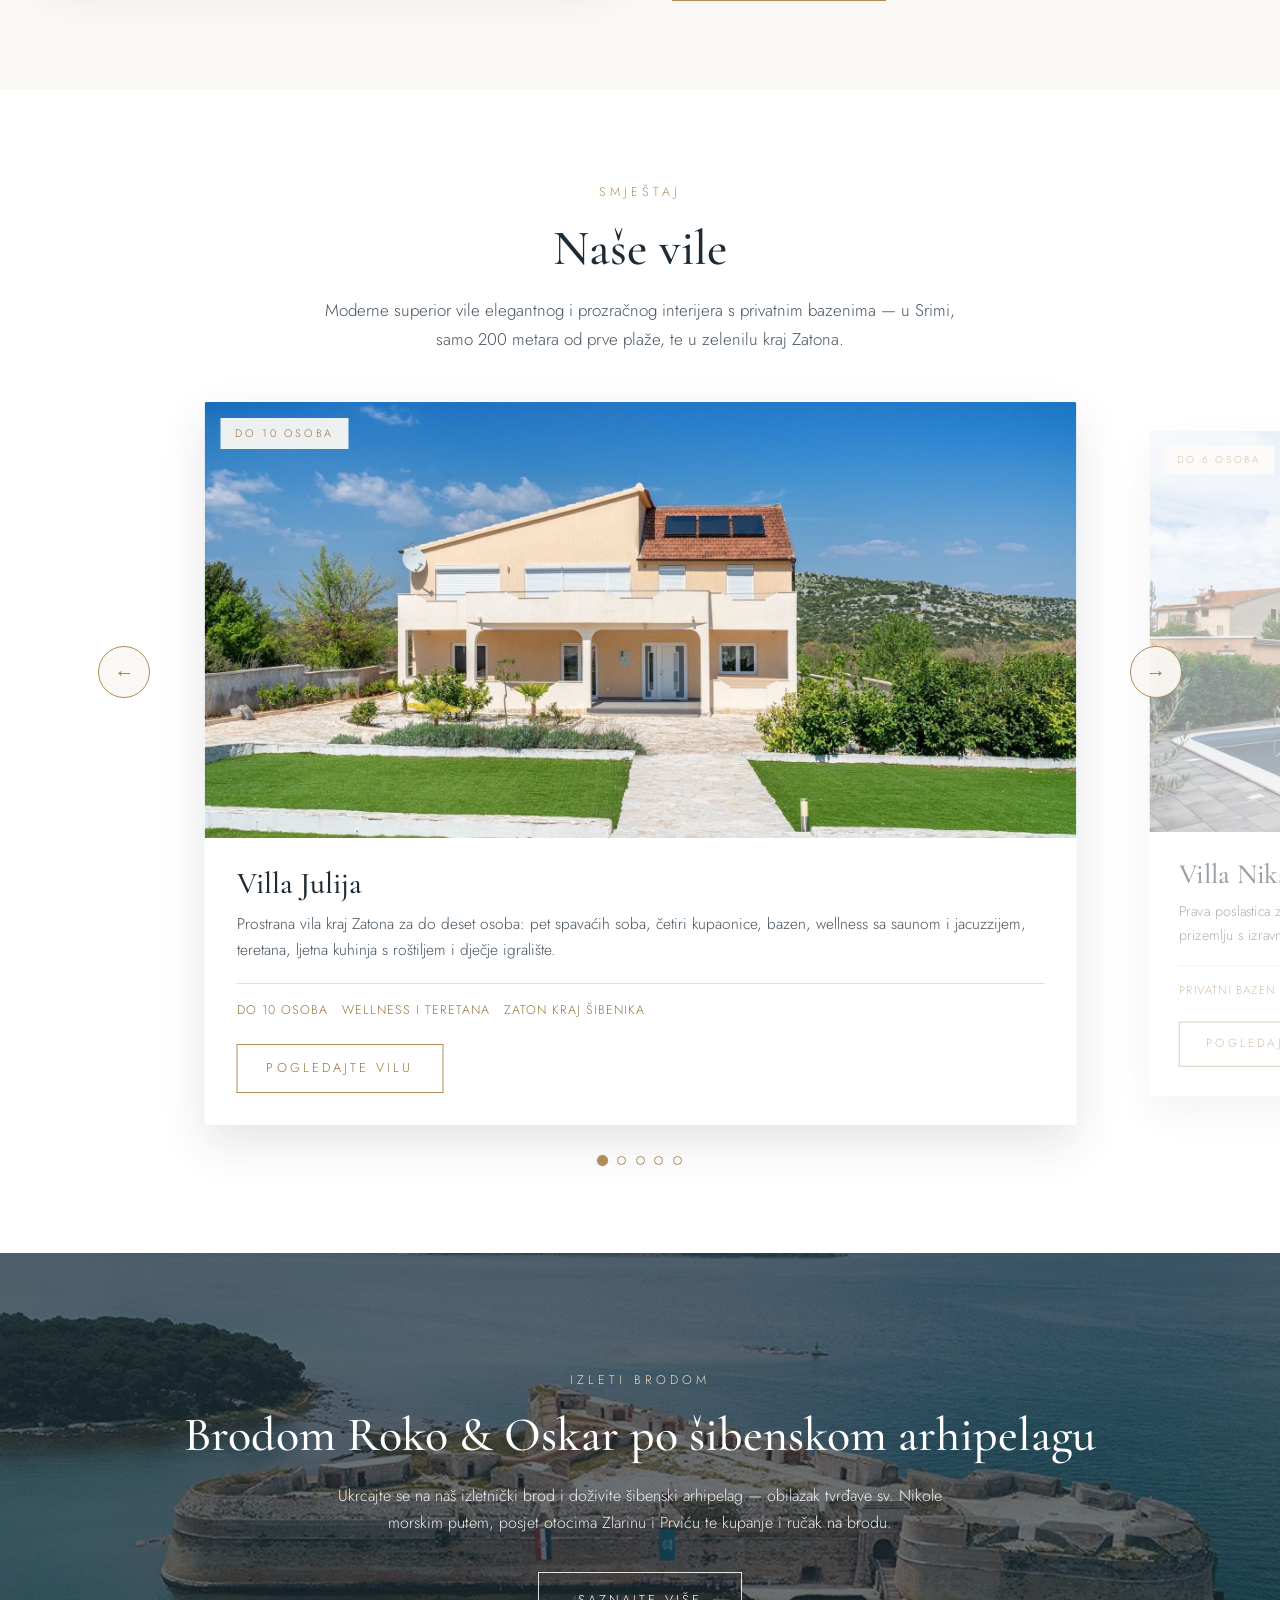
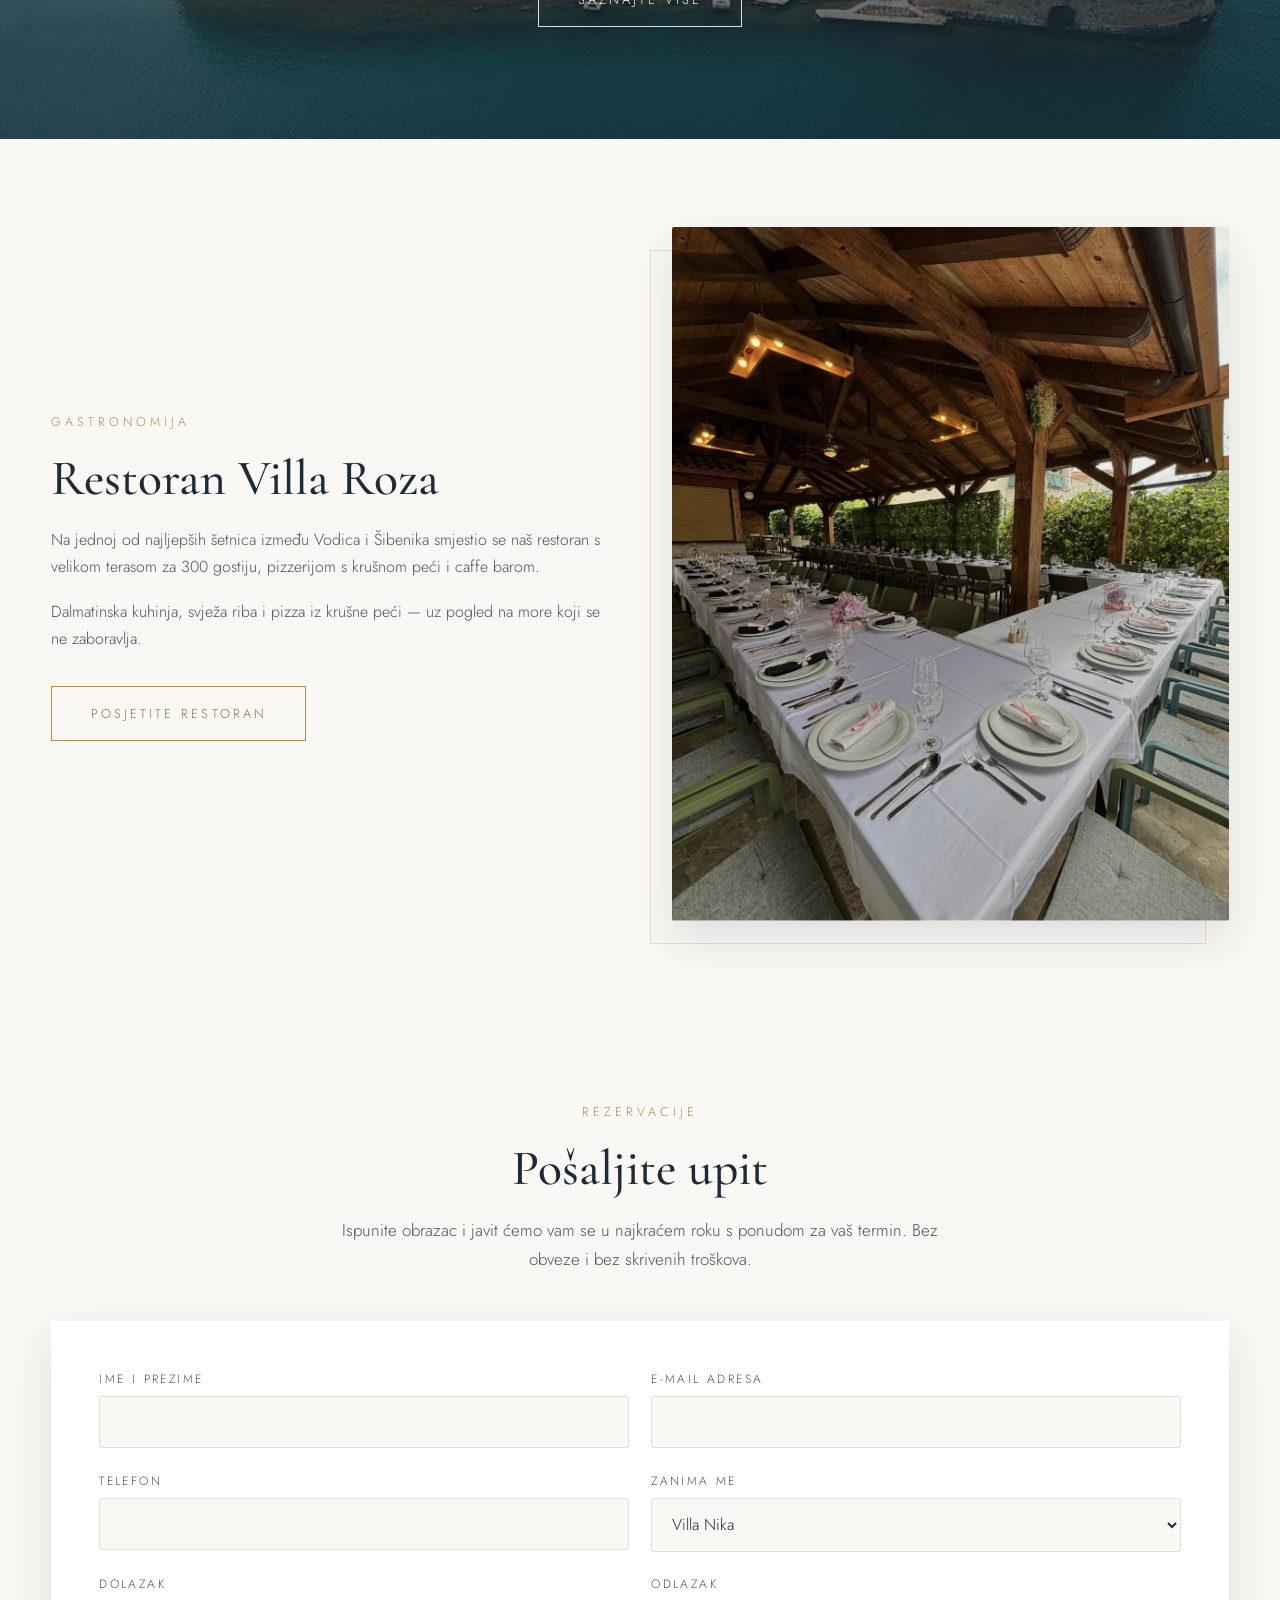
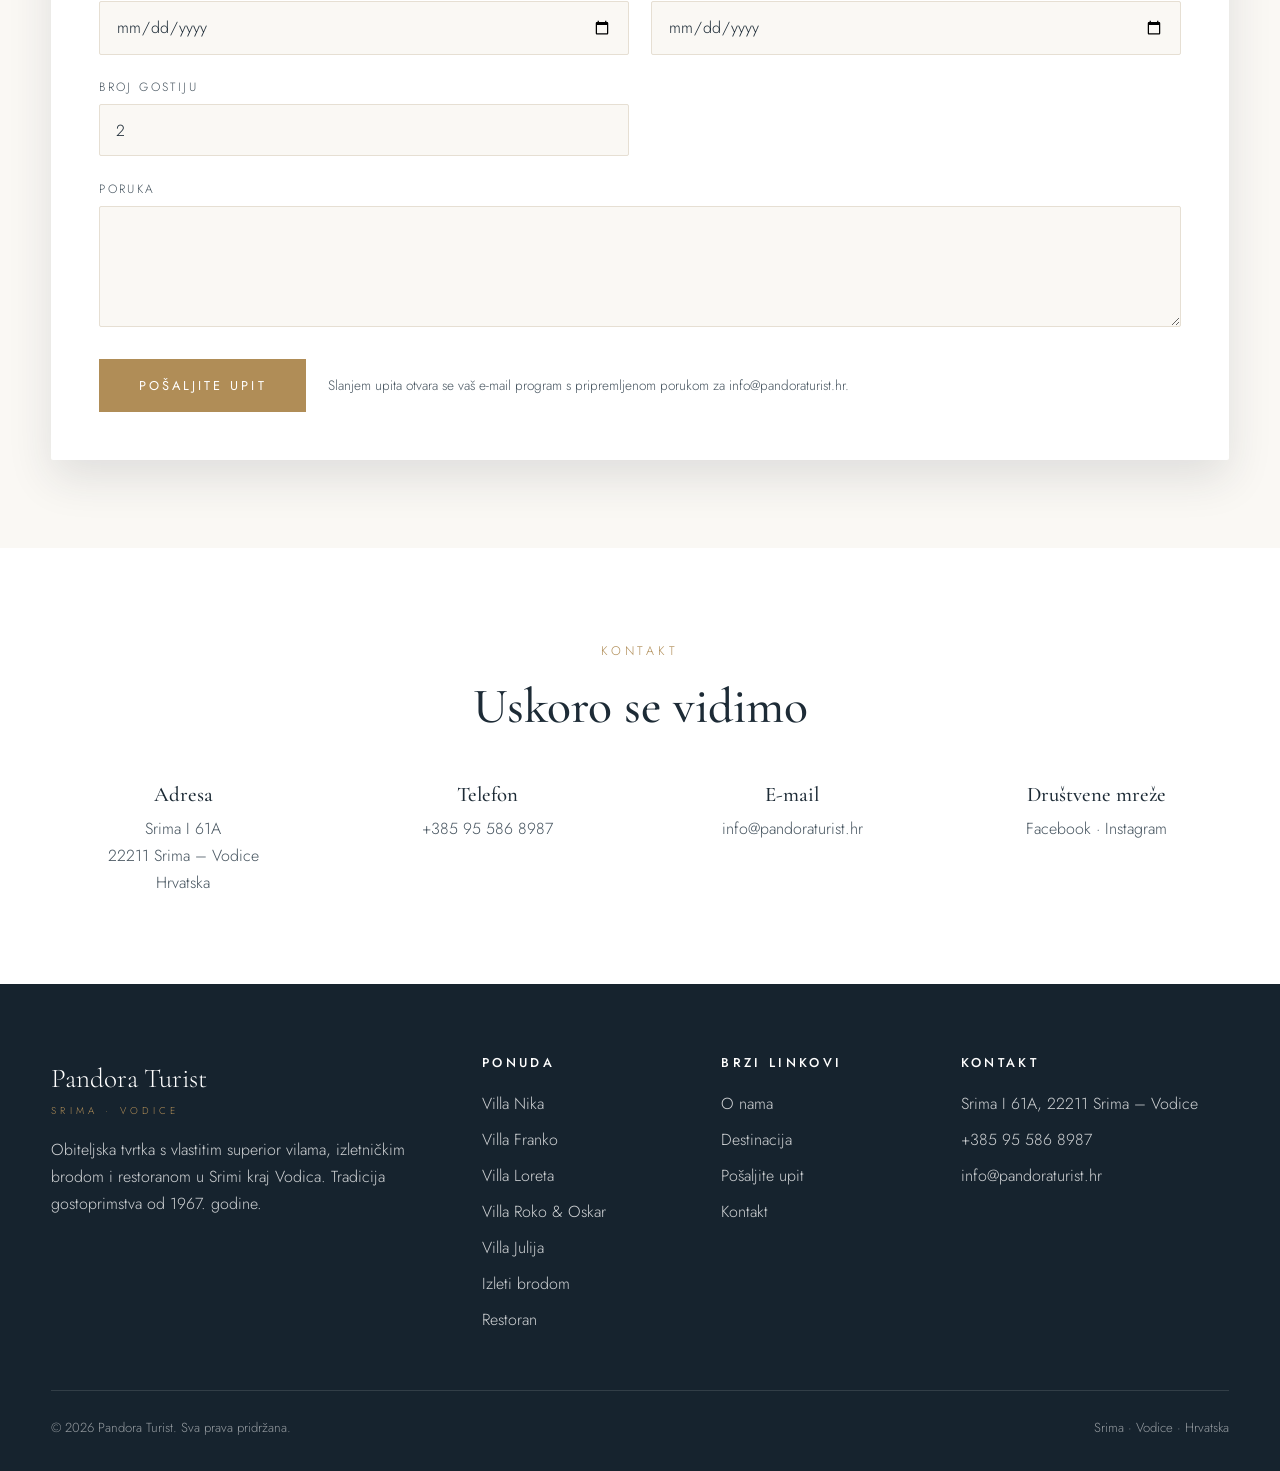
==== commit dad35da6: "Chatbot Nika — virtualna asistentica na svim stranicama - Plutajući gumb s avatarom i oblačićem pozd" ====
--- a/index.html
+++ b/index.html
@@ -10,6 +10,7 @@
   <link rel="preconnect" href="https://fonts.gstatic.com" crossorigin>
   <link href="https://fonts.googleapis.com/css2?family=Cormorant+Garamond:ital,wght@0,400;0,500;0,600;1,400&family=Jost:wght@300;400;500&display=swap" rel="stylesheet">
   <link rel="stylesheet" href="css/style.css">
+  <link rel="stylesheet" href="css/nika.css">
 </head>
 <body>
 
@@ -361,5 +362,6 @@
 
   <script src="js/translations.js"></script>
   <script src="js/main.js"></script>
+  <script src="js/nika.js"></script>
 </body>
 </html>
--- a/css/nika.css
+++ b/css/nika.css
@@ -0,0 +1,285 @@
+/* ============================================================
+   Nika — chatbot Pandora Turista
+   ============================================================ */
+
+.nika-launcher {
+  position: fixed;
+  right: 22px;
+  bottom: 22px;
+  z-index: 900;
+  width: 62px;
+  height: 62px;
+  border-radius: 50%;
+  border: 1px solid var(--gold);
+  background: #16232e;
+  color: var(--gold);
+  font-family: var(--font-serif);
+  font-size: 1.9rem;
+  line-height: 1;
+  cursor: pointer;
+  display: flex;
+  align-items: center;
+  justify-content: center;
+  box-shadow: 0 12px 30px rgba(22, 35, 46, 0.35);
+  transition: transform 0.3s ease, box-shadow 0.3s ease;
+}
+
+.nika-launcher:hover { transform: translateY(-3px); box-shadow: 0 16px 36px rgba(22, 35, 46, 0.42); }
+
+.nika-online {
+  position: absolute;
+  right: 3px;
+  bottom: 5px;
+  width: 13px;
+  height: 13px;
+  border-radius: 50%;
+  background: #4caf7a;
+  border: 2px solid #16232e;
+}
+
+/* Oblačić s pozdravom */
+
+.nika-bubble {
+  position: fixed;
+  right: 96px;
+  bottom: 30px;
+  z-index: 900;
+  max-width: 250px;
+  background: var(--white);
+  color: var(--ink);
+  border: 1px solid var(--line);
+  border-radius: 14px 14px 4px 14px;
+  padding: 0.8rem 2.2rem 0.8rem 1rem;
+  font-size: 0.92rem;
+  line-height: 1.45;
+  box-shadow: var(--shadow);
+  cursor: pointer;
+  animation: nika-pop 0.45s ease both;
+}
+
+.nika-bubble[hidden] { display: none; }
+
+.nika-bubble-close {
+  position: absolute;
+  top: 4px;
+  right: 6px;
+  border: 0;
+  background: none;
+  color: var(--ink-soft);
+  font-size: 1.1rem;
+  cursor: pointer;
+  padding: 0.2rem 0.4rem;
+}
+
+@keyframes nika-pop {
+  from { opacity: 0; transform: translateY(10px) scale(0.96); }
+  to { opacity: 1; transform: none; }
+}
+
+/* Prozor za razgovor */
+
+.nika-panel {
+  position: fixed;
+  right: 22px;
+  bottom: 96px;
+  z-index: 901;
+  width: 380px;
+  max-width: calc(100vw - 32px);
+  height: 570px;
+  max-height: calc(100vh - 130px);
+  padding: 0;
+  display: flex;
+  flex-direction: column;
+  background: var(--cream);
+  border-radius: 14px;
+  overflow: hidden;
+  box-shadow: 0 24px 60px rgba(22, 35, 46, 0.3);
+  transform-origin: bottom right;
+  opacity: 0;
+  transform: translateY(16px) scale(0.97);
+  pointer-events: none;
+  visibility: hidden;
+  transition: opacity 0.3s ease, transform 0.3s ease, visibility 0s linear 0.3s;
+}
+
+.nika-panel.open {
+  opacity: 1;
+  transform: none;
+  pointer-events: auto;
+  visibility: visible;
+  transition: opacity 0.3s ease, transform 0.3s ease;
+}
+
+.nika-head {
+  display: flex;
+  align-items: center;
+  gap: 0.8rem;
+  padding: 0.9rem 1rem;
+  background: #16232e;
+  color: var(--white);
+}
+
+.nika-avatar {
+  flex: 0 0 42px;
+  height: 42px;
+  border-radius: 50%;
+  border: 1px solid var(--gold);
+  color: var(--gold);
+  font-family: var(--font-serif);
+  font-size: 1.4rem;
+  display: flex;
+  align-items: center;
+  justify-content: center;
+}
+
+.nika-title { display: flex; flex-direction: column; line-height: 1.2; }
+.nika-title strong { font-family: var(--font-serif); font-size: 1.35rem; font-weight: 500; }
+.nika-title span { font-size: 0.72rem; letter-spacing: 0.06em; color: rgba(255, 255, 255, 0.7); }
+
+.nika-close {
+  margin-left: auto;
+  border: 0;
+  background: none;
+  color: var(--white);
+  font-size: 1.5rem;
+  line-height: 1;
+  cursor: pointer;
+  padding: 0.2rem 0.4rem;
+  opacity: 0.8;
+}
+
+.nika-close:hover { opacity: 1; }
+
+.nika-msgs {
+  flex: 1;
+  overflow-y: auto;
+  padding: 1rem;
+  display: flex;
+  flex-direction: column;
+  gap: 0.6rem;
+}
+
+.nika-msg {
+  max-width: 88%;
+  padding: 0.65rem 0.85rem;
+  border-radius: 14px;
+  font-size: 0.92rem;
+  line-height: 1.5;
+  overflow-wrap: anywhere;
+  animation: nika-pop 0.3s ease both;
+}
+
+.nika-msg.bot {
+  align-self: flex-start;
+  background: var(--white);
+  border: 1px solid var(--line);
+  color: var(--ink);
+  border-bottom-left-radius: 4px;
+}
+
+.nika-msg.user {
+  align-self: flex-end;
+  background: var(--gold);
+  color: var(--white);
+  border-bottom-right-radius: 4px;
+}
+
+.nika-msg a { color: var(--gold-dark); text-decoration: underline; }
+.nika-msg.bot b { font-weight: 500; }
+
+.nika-chips {
+  display: flex;
+  flex-wrap: wrap;
+  gap: 0.4rem;
+  animation: nika-pop 0.3s ease both;
+}
+
+.nika-chip {
+  font-family: var(--font-sans);
+  font-size: 0.8rem;
+  line-height: 1.3;
+  padding: 0.4rem 0.8rem;
+  border-radius: 999px;
+  border: 1px solid var(--gold);
+  background: var(--white);
+  color: var(--gold-dark);
+  cursor: pointer;
+  text-decoration: none;
+  transition: background 0.2s ease, color 0.2s ease;
+}
+
+.nika-chip:hover, .nika-chip.primary { background: var(--gold); color: var(--white); }
+.nika-chip.primary:hover { background: var(--gold-dark); border-color: var(--gold-dark); }
+
+.nika-typing {
+  align-self: flex-start;
+  display: flex;
+  gap: 4px;
+  padding: 0.8rem 0.9rem;
+  background: var(--white);
+  border: 1px solid var(--line);
+  border-radius: 14px;
+  border-bottom-left-radius: 4px;
+}
+
+.nika-typing span {
+  width: 7px;
+  height: 7px;
+  border-radius: 50%;
+  background: var(--gold);
+  animation: nika-dot 1s infinite ease-in-out;
+}
+
+.nika-typing span:nth-child(2) { animation-delay: 0.15s; }
+.nika-typing span:nth-child(3) { animation-delay: 0.3s; }
+
+@keyframes nika-dot {
+  0%, 80%, 100% { opacity: 0.3; transform: translateY(0); }
+  40% { opacity: 1; transform: translateY(-4px); }
+}
+
+.nika-form {
+  display: flex;
+  border-top: 1px solid var(--line);
+  background: var(--white);
+}
+
+.nika-form input {
+  flex: 1;
+  min-width: 0;
+  border: 0;
+  outline: none;
+  background: transparent;
+  padding: 0.95rem 1rem;
+  font-family: var(--font-sans);
+  font-size: 0.95rem;
+  font-weight: 300;
+  color: var(--ink);
+}
+
+.nika-form button {
+  border: 0;
+  background: none;
+  color: var(--gold);
+  padding: 0 1.1rem;
+  font-size: 1.2rem;
+  cursor: pointer;
+}
+
+.nika-form button:hover { color: var(--gold-dark); }
+
+@media (max-width: 560px) {
+  .nika-launcher { right: 16px; bottom: 16px; width: 56px; height: 56px; }
+  .nika-bubble { right: 84px; bottom: 22px; max-width: 210px; }
+  .nika-panel {
+    right: 0;
+    left: 0;
+    bottom: 0;
+    width: 100%;
+    max-width: 100%;
+    height: 85vh;
+    max-height: 85vh;
+    border-radius: 14px 14px 0 0;
+  }
+  .nika-form input { font-size: 16px; }
+}
